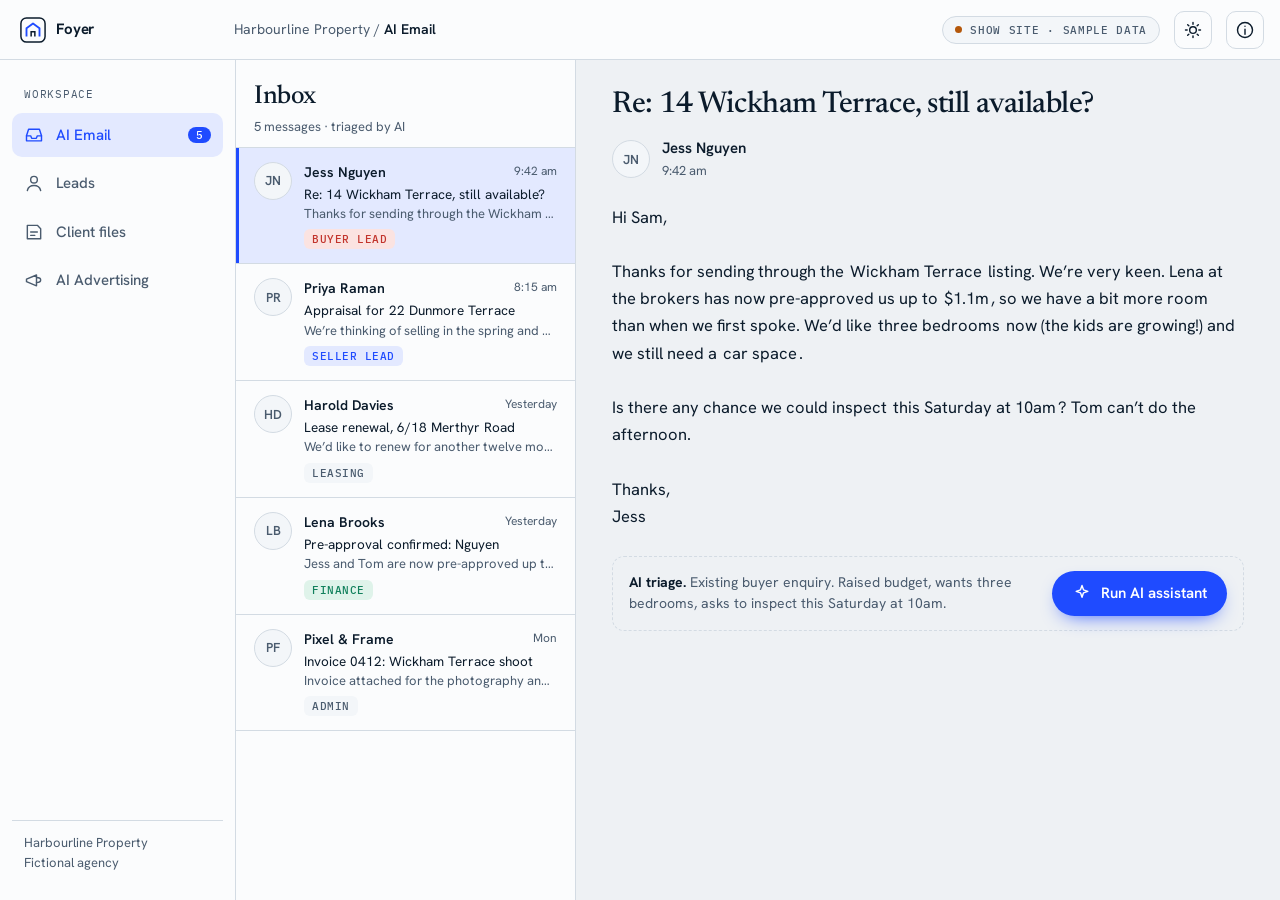
==== index.html @ 4e6be1f2 "Foyer: full-screen AI workspace show site for real estate agents (scripted email demo, leads, client" ====
<!DOCTYPE html>
<html lang="en">
<head>
<meta charset="utf-8">
<meta name="viewport" content="width=device-width,initial-scale=1">
<title>Foyer</title>
<meta name="description" content="A show site for an AI workspace built for real estate agents: AI email that finds leads and updates client files, plus AI advertising. Sample data, scripted demo.">
<meta name="theme-color" content="#eef1f4" media="(prefers-color-scheme: light)">
<meta name="theme-color" content="#09121c" media="(prefers-color-scheme: dark)">
<link rel="preconnect" href="https://fonts.googleapis.com">
<link rel="preconnect" href="https://fonts.gstatic.com" crossorigin>
<link href="https://fonts.googleapis.com/css2?family=Hanken+Grotesk:wght@400;500;600;700&family=IBM+Plex+Mono:wght@400;500&family=Newsreader:ital,opsz,wght@0,6..72,400;0,6..72,500;1,6..72,400;1,6..72,500&display=swap" rel="stylesheet">
<style>
/* Layout idea: one full-screen agent workspace. A sidebar switches four modules; panels open and close instead of the page scrolling. */
:root{
  --paper:#eef1f4; --sheet:#fbfcfd; --ink:#0b1b2b; --ink-2:#4a5b6e; --line:#d3dbe3; --soft:#f3f6f9;
  --accent:#1f4bff; --accent-ink:#fff; --accent-soft:#e3e9ff;
  --good:#12805c; --good-soft:#dff3ea; --warn:#b4570a; --warn-soft:#fbe9d4; --hot:#c2342c; --hot-soft:#fbe3e1;
  --display:"Newsreader",Georgia,"Times New Roman",serif;
  --body:"Hanken Grotesk",system-ui,-apple-system,"Segoe UI",sans-serif;
  --mono:"IBM Plex Mono",ui-monospace,Menlo,Consolas,monospace;
  --shadow:0 1px 0 rgba(11,27,43,.04),0 24px 48px -20px rgba(11,27,43,.28);
  --ease:cubic-bezier(.2,.7,.2,1);
}
@media (prefers-color-scheme:dark){:root:not([data-theme="light"]){
  --paper:#08111a; --sheet:#0e1a27; --ink:#eaf0f6; --ink-2:#9db0c3; --line:#223245; --soft:#122031;
  --accent:#7d98ff; --accent-ink:#06112e; --accent-soft:#17234d;
  --good:#4fd1a1; --good-soft:#0f2e25; --warn:#f0a458; --warn-soft:#33210e; --hot:#ff8a80; --hot-soft:#3a1714; --shadow:0 24px 48px -20px #000;
  color-scheme:dark}}
:root[data-theme="dark"]{
  --paper:#08111a; --sheet:#0e1a27; --ink:#eaf0f6; --ink-2:#9db0c3; --line:#223245; --soft:#122031;
  --accent:#7d98ff; --accent-ink:#06112e; --accent-soft:#17234d;
  --good:#4fd1a1; --good-soft:#0f2e25; --warn:#f0a458; --warn-soft:#33210e; --hot:#ff8a80; --hot-soft:#3a1714; --shadow:0 24px 48px -20px #000;
  color-scheme:dark}

*{box-sizing:border-box}
html,body{height:100%}
body{margin:0;background:var(--paper);color:var(--ink);font:15px/1.5 var(--body);-webkit-font-smoothing:antialiased;overflow:hidden}
h1,h2,h3,h4,p{margin:0}
h1,h2,h3{font-family:var(--display);font-weight:500;letter-spacing:-.015em;text-wrap:balance}
button{font:inherit;color:inherit;cursor:pointer;touch-action:manipulation}
.mono{font-family:var(--mono);font-size:11px;letter-spacing:.07em;text-transform:uppercase}
.sr{position:absolute;width:1px;height:1px;margin:-1px;padding:0;overflow:hidden;clip:rect(0 0 0 0);white-space:nowrap;border:0}
:focus-visible{outline:2px solid var(--accent);outline-offset:2px;border-radius:6px}
.skip{position:absolute;left:12px;top:-60px;z-index:100;background:var(--ink);color:var(--paper);padding:10px 16px;border-radius:8px;text-decoration:none;transition:top .15s}
.skip:focus{top:12px}
svg.i{width:20px;height:20px;fill:none;stroke:currentColor;stroke-width:1.7;stroke-linecap:round;stroke-linejoin:round;flex:none}
.num{font-variant-numeric:tabular-nums}

/* shell */
.app{height:100%;display:grid;grid-template-columns:236px 1fr;grid-template-rows:60px 1fr}
.top{grid-column:1/3;display:flex;align-items:center;gap:14px;padding:0 16px 0 20px;border-bottom:1px solid var(--line);background:var(--sheet)}
.brand{display:flex;align-items:center;gap:10px;font-weight:700;width:200px;letter-spacing:-.01em}
.brand svg{width:26px;height:26px}
.crumb{color:var(--ink-2);font-size:14px;flex:1;min-width:0;white-space:nowrap;overflow:hidden;text-overflow:ellipsis}
.crumb b{color:var(--ink);font-weight:600}
.pill{display:inline-flex;align-items:center;gap:8px;border:1px solid var(--line);border-radius:999px;padding:6px 12px;font:500 11px var(--mono);letter-spacing:.06em;text-transform:uppercase;color:var(--ink-2);background:var(--soft);white-space:nowrap}
.pill i{width:7px;height:7px;border-radius:50%;background:var(--warn)}
.icon-btn{display:grid;place-items:center;width:38px;height:38px;border:1px solid var(--line);background:var(--sheet);border-radius:10px;transition:border-color .15s}
.icon-btn:hover{border-color:var(--ink-2)}
.side{border-right:1px solid var(--line);background:var(--sheet);padding:16px 12px;display:flex;flex-direction:column;gap:4px}
.side .grp{color:var(--ink-2);padding:10px 12px 6px}
.nav{display:flex;align-items:center;gap:12px;width:100%;border:0;background:none;padding:11px 12px;border-radius:10px;text-align:left;font-weight:500;color:var(--ink-2);transition:background .15s,color .15s}
.nav:hover{background:var(--soft);color:var(--ink)}
.nav[aria-current="page"]{background:var(--accent-soft);color:var(--accent)}
.nav .badge{margin-left:auto;font:500 11px var(--mono);background:var(--accent);color:var(--accent-ink);border-radius:999px;padding:1px 8px}
.side .foot{margin-top:auto;color:var(--ink-2);font-size:13px;padding:12px;border-top:1px solid var(--line)}
.main{position:relative;overflow:hidden;min-width:0}
.view{position:absolute;inset:0;overflow:auto;opacity:0;visibility:hidden;transform:translateY(10px);transition:opacity .28s var(--ease),transform .28s var(--ease),visibility 0s .28s}
.view.on{opacity:1;visibility:visible;transform:none;transition-delay:0s}
.pad{padding:28px 32px 40px}
.head{display:flex;align-items:flex-end;justify-content:space-between;gap:16px;flex-wrap:wrap;margin-bottom:22px}
.head h2{font-size:34px;line-height:1.1}.head p{color:var(--ink-2);margin-top:6px}

.btn{display:inline-flex;align-items:center;justify-content:center;gap:9px;background:var(--accent);color:var(--accent-ink);border:0;border-radius:999px;padding:11px 20px;font-weight:600;transition:transform .15s,box-shadow .15s,opacity .15s;box-shadow:0 8px 20px -10px var(--accent)}
.btn:hover{transform:translateY(-1px)}
.btn.ghost{background:none;color:var(--ink);border:1px solid var(--line);box-shadow:none}
.btn.ghost:hover{border-color:var(--ink-2)}
.btn.sm{padding:8px 14px;font-size:14px}
.btn[disabled]{opacity:.55;cursor:default;transform:none}
.card{background:var(--sheet);border:1px solid var(--line);border-radius:14px}
.chip{display:inline-flex;align-items:center;gap:6px;font:500 10.5px var(--mono);letter-spacing:.05em;text-transform:uppercase;padding:3px 8px;border-radius:6px;white-space:nowrap;background:var(--soft);color:var(--ink-2)}
.chip.hot{background:var(--hot-soft);color:var(--hot)}.chip.good{background:var(--good-soft);color:var(--good)}.chip.warn{background:var(--warn-soft);color:var(--warn)}.chip.acc{background:var(--accent-soft);color:var(--accent)}

/* inbox */
.inbox{display:grid;grid-template-columns:340px 1fr;height:100%;position:relative}
.list{border-right:1px solid var(--line);overflow:auto;background:var(--sheet)}
.list header{padding:18px 18px 10px;position:sticky;top:0;background:var(--sheet);z-index:2;border-bottom:1px solid var(--line)}
.list header h2{font-size:26px}.list header p{color:var(--ink-2);font-size:13px}
.row{display:grid;grid-template-columns:38px 1fr;gap:12px;padding:14px 18px;border-bottom:1px solid var(--line);width:100%;text-align:left;background:none;border-left:0;border-right:0;border-top:0;position:relative;transition:background .15s}
.row:hover{background:var(--soft)}
.row[aria-selected="true"]{background:var(--accent-soft)}
.row[aria-selected="true"]::before{content:"";position:absolute;left:0;top:0;bottom:0;width:3px;background:var(--accent)}
.av{width:38px;height:38px;border-radius:50%;display:grid;place-items:center;font:600 13px var(--body);background:var(--soft);color:var(--ink-2);border:1px solid var(--line)}
.row>span:nth-child(2){min-width:0}
.row .t{display:flex;justify-content:space-between;gap:8px}.row .t b{font-weight:600;font-size:14px}.row .t span{color:var(--ink-2);font-size:12px;white-space:nowrap}
.row .s{font-size:13.5px;margin-top:1px;white-space:nowrap;overflow:hidden;text-overflow:ellipsis}
.row .p{color:var(--ink-2);font-size:13px;white-space:nowrap;overflow:hidden;text-overflow:ellipsis}
.row .c{display:flex;gap:6px;margin-top:6px;flex-wrap:wrap}
.reader{overflow:auto;padding:28px 36px 40px;transition:margin-right .45s var(--ease)}
.reader .back{display:none}
.msg{max-width:720px}
.msg h3{font-size:30px;line-height:1.15;margin-bottom:14px}
.meta{display:flex;align-items:center;gap:12px;margin-bottom:22px}
.meta b{display:block;font-weight:600}.meta span{color:var(--ink-2);font-size:13px}
.body{font-size:16.5px;line-height:1.65;white-space:pre-line}
mark{background:transparent;color:inherit;border-radius:3px;padding:1px 2px;transition:background .35s,box-shadow .35s}
mark.on{background:var(--accent-soft);box-shadow:inset 0 -2px 0 var(--accent)}
.triage{margin-top:26px;border:1px dashed var(--line);border-radius:12px;padding:14px 16px;display:flex;gap:14px;align-items:center;flex-wrap:wrap;justify-content:space-between}
.triage p{color:var(--ink-2);font-size:14px;flex:1;min-width:220px}
.triage p b{color:var(--ink)}
@keyframes pulse{0%{box-shadow:0 0 0 0 color-mix(in srgb,var(--accent) 45%,transparent)}100%{box-shadow:0 0 0 16px transparent}}
.btn.pulse{animation:pulse 1.8s infinite}

/* assistant drawer */
.assist{position:absolute;right:0;top:0;bottom:0;width:min(440px,100%);background:var(--sheet);border-left:1px solid var(--ink);box-shadow:var(--shadow);transform:translateX(104%);visibility:hidden;transition:transform .5s var(--ease),visibility 0s .5s;display:flex;flex-direction:column;z-index:5}
.assist.open{transform:none;visibility:visible;transition-delay:0s}
.assist header{display:flex;align-items:center;justify-content:space-between;padding:16px 18px;border-bottom:1px solid var(--line)}
.assist header h3{font-size:22px;display:flex;align-items:center;gap:10px}
.assist .scroll{flex:1;overflow:auto;padding:14px 18px 24px;display:grid;gap:10px;align-content:start}
.stage{border:1px solid var(--line);border-radius:12px;background:var(--sheet);transition:border-color .3s,opacity .3s}
.stage[data-s="pending"]{opacity:.55}.stage[data-s="active"]{border-color:var(--accent)}
.stage>button{all:unset;box-sizing:border-box;display:flex;align-items:center;gap:12px;width:100%;padding:13px 14px;cursor:pointer}
.stage>button:focus-visible{outline:2px solid var(--accent);outline-offset:-2px;border-radius:12px}
.dot{width:22px;height:22px;border-radius:50%;border:1.5px solid var(--line);display:grid;place-items:center;font-size:12px;flex:none;color:#fff}
.stage[data-s="active"] .dot{border-color:var(--accent);border-top-color:transparent;animation:spin .8s linear infinite}
.stage[data-s="done"] .dot{background:var(--good);border-color:var(--good)}
@keyframes spin{to{transform:rotate(360deg)}}
.stage .tt{font-weight:600;flex:1}.stage .st{color:var(--ink-2);font-size:12.5px}
.stage .chev{transition:transform .3s var(--ease);color:var(--ink-2)}
.stage.open .chev{transform:rotate(180deg)}
.sb{display:grid;grid-template-rows:0fr;transition:grid-template-rows .4s var(--ease)}
.stage.open .sb,.lead.open .sb{grid-template-rows:1fr}
.sb>div{overflow:hidden}
.sb .in{padding:0 14px 14px}
.ents{display:flex;flex-wrap:wrap;gap:8px}
.ent{opacity:0;transform:translateY(6px);transition:opacity .35s,transform .35s;border:1px solid var(--line);background:var(--soft);border-radius:8px;padding:6px 10px;font-size:13px}
.ent.on{opacity:1;transform:none}.ent b{display:block;font:500 10px var(--mono);letter-spacing:.06em;text-transform:uppercase;color:var(--ink-2)}
.prog{height:6px;background:var(--soft);border-radius:99px;overflow:hidden;margin:6px 0 8px}.prog i{display:block;height:100%;width:0;background:var(--accent);border-radius:99px;transition:width .1s linear}
.match{border:1px solid var(--line);border-radius:10px;padding:10px 12px;margin-top:8px;opacity:0;transform:translateY(6px);transition:opacity .4s,transform .4s}
.match.on{opacity:1;transform:none}
.match .mh{display:flex;justify-content:space-between;gap:10px;font-size:13px}.match .mh b{font-weight:600}
.match p{color:var(--ink-2);font-size:13px;margin-top:3px}
.conf{height:4px;border-radius:9px;background:var(--soft);margin-top:8px;overflow:hidden}.conf i{display:block;height:100%;width:0;background:var(--good);transition:width .9s var(--ease)}
.diff{display:grid;grid-template-columns:96px 1fr;gap:4px 10px;font-size:13.5px;align-items:baseline}
.diff .k{color:var(--ink-2);font:500 10.5px var(--mono);letter-spacing:.05em;text-transform:uppercase;padding-top:2px}
.diff .v{opacity:0;transition:opacity .3s;padding-bottom:6px;border-bottom:1px dashed var(--line)}
.diff .v.on{opacity:1}
.diff s{color:var(--ink-2);text-decoration-color:var(--warn);margin-right:6px}
.diff .new{background:var(--good-soft);color:var(--good);border-radius:4px;padding:0 5px;font-weight:600}
.draft{border:1px solid var(--line);border-radius:10px;background:var(--paper);padding:12px 14px;font-size:14px;line-height:1.6}
.draft .hd{color:var(--ink-2);font-size:12.5px;border-bottom:1px solid var(--line);padding-bottom:8px;margin-bottom:10px}
.draft .hd b{color:var(--ink);font-weight:600}.draft pre{margin:0;font:inherit;white-space:pre-wrap}
.caret::after{content:"";display:inline-block;width:2px;height:1em;background:var(--accent);margin-left:2px;vertical-align:-2px;animation:blink 1s steps(1) infinite}
@keyframes blink{50%{opacity:0}}
.acts{display:flex;gap:8px;flex-wrap:wrap;margin-top:12px;opacity:0;transform:translateY(6px);transition:opacity .4s,transform .4s;pointer-events:none}
.acts.on{opacity:1;transform:none;pointer-events:auto}
.done-note{border-radius:12px;background:var(--good-soft);color:var(--good);padding:12px 14px;font-size:13.5px;display:none}
.done-note.on{display:block;animation:up .5s var(--ease)}
@keyframes up{from{opacity:0;transform:translateY(8px)}}

/* leads */
.stats{display:grid;grid-template-columns:repeat(3,1fr);gap:12px;margin-bottom:22px}
.stat{padding:16px 18px}.stat b{font:500 34px var(--display);display:block;line-height:1.1}.stat span{color:var(--ink-2);font-size:13px}
.lead{border:1px solid var(--line);border-radius:14px;background:var(--sheet);margin-bottom:10px;transition:border-color .2s}
.lead.open{border-color:var(--accent)}
.lead>button{all:unset;box-sizing:border-box;display:grid;grid-template-columns:44px 1fr auto 24px;gap:14px;align-items:center;width:100%;padding:14px 16px;cursor:pointer}
.lead>button:focus-visible{outline:2px solid var(--accent);outline-offset:-2px;border-radius:14px}
.lead .nm b{display:block;font-weight:600}.lead .nm span{color:var(--ink-2);font-size:13px}
.score{display:flex;align-items:center;gap:10px;min-width:150px;justify-content:flex-end}
.score .bar{width:80px;height:6px;border-radius:9px;background:var(--soft);overflow:hidden}.score .bar i{display:block;height:100%;background:var(--accent);transition:width .8s var(--ease)}
.score b{font:500 15px var(--mono);width:28px;text-align:right}
.lead .chev{color:var(--ink-2);transition:transform .3s var(--ease)}.lead.open .chev{transform:rotate(180deg)}
.lead .sb .in{padding:4px 16px 18px 74px;display:grid;gap:12px}
.lead .sb h4{font:500 11px var(--mono);letter-spacing:.07em;text-transform:uppercase;color:var(--ink-2);margin-bottom:3px}
@media(max-width:700px){.lead .sb .in{padding-left:16px}.lead>button{grid-template-columns:44px 1fr 24px}.score{display:none}.stats{grid-template-columns:1fr}}

/* clients */
.clients{display:grid;grid-template-columns:280px 1fr;gap:20px;align-items:start}
.cl{display:grid;gap:8px}
.cl button{all:unset;box-sizing:border-box;display:flex;gap:12px;align-items:center;padding:12px;border:1px solid var(--line);border-radius:12px;background:var(--sheet);cursor:pointer;transition:border-color .15s}
.cl button:focus-visible{outline:2px solid var(--accent);outline-offset:2px}
.cl button[aria-pressed="true"]{border-color:var(--accent);background:var(--accent-soft)}
.cl b{display:block;font-weight:600;font-size:14px}.cl span{color:var(--ink-2);font-size:12.5px}
.file{padding:24px 26px}
.file .fh{display:flex;justify-content:space-between;gap:14px;align-items:flex-start;flex-wrap:wrap;margin-bottom:20px}
.file .fh h3{font-size:30px}
.fields{display:grid;grid-template-columns:repeat(2,1fr);gap:0;border:1px solid var(--line);border-radius:12px;overflow:hidden}
.fields>div{padding:12px 16px;border-bottom:1px solid var(--line);border-right:1px solid var(--line);transition:background .6s}
.fields>div:nth-child(2n){border-right:0}
.fields .k{display:block;color:var(--ink-2)}.fields .v{display:block;font-weight:600;margin-top:2px}
.fields .changed{animation:flash 2.2s var(--ease)}
@keyframes flash{0%,35%{background:var(--good-soft)}100%{background:transparent}}
.tl{margin-top:22px;display:grid;gap:0}
.tl div{display:grid;grid-template-columns:90px 1fr;gap:14px;padding:10px 0;border-bottom:1px dashed var(--line);font-size:14px}
.tl .d{color:var(--ink-2);font:500 11px var(--mono);letter-spacing:.05em;text-transform:uppercase;padding-top:3px}
.tl .fresh{animation:up .6s var(--ease)}
@media(max-width:900px){.clients{grid-template-columns:1fr}.fields{grid-template-columns:1fr}.fields>div{border-right:0}}

/* ads */
.ads{display:grid;grid-template-columns:320px 1fr;gap:20px;align-items:start}
.ls{display:grid;gap:8px}
.ls button{all:unset;box-sizing:border-box;padding:14px;border:1px solid var(--line);border-radius:12px;background:var(--sheet);cursor:pointer;transition:border-color .15s}
.ls button:focus-visible{outline:2px solid var(--accent);outline-offset:2px}
.ls button[aria-pressed="true"]{border-color:var(--accent);background:var(--accent-soft)}
.ls b{display:block;font-weight:600}.ls span{color:var(--ink-2);font-size:13px;display:block}
.stagearea{padding:24px 26px;min-height:420px}
.tabs{display:flex;gap:6px;margin:16px 0 12px;flex-wrap:wrap}
.tabs button{border:1px solid var(--line);background:none;border-radius:999px;padding:7px 14px;font-size:14px}
.tabs button[aria-selected="true"]{background:var(--ink);color:var(--paper);border-color:var(--ink)}
.adcopy{border:1px solid var(--line);border-radius:12px;padding:16px 18px;background:var(--paper);min-height:150px;white-space:pre-line;line-height:1.6}
.rev{display:grid;grid-template-columns:repeat(auto-fit,minmax(240px,1fr));gap:16px;margin-top:18px}
.rev h4{font:500 11px var(--mono);letter-spacing:.07em;text-transform:uppercase;color:var(--ink-2);margin-bottom:8px}
.split{display:grid;grid-template-columns:90px 1fr 38px;gap:10px;align-items:center;font-size:13px;margin-bottom:6px}
.split .tr{height:10px;background:var(--soft);border-radius:99px;overflow:hidden}.split .tr i{display:block;height:100%;width:0;background:var(--accent);transition:width 1s var(--ease)}
.hold{opacity:0;transform:translateY(8px);transition:opacity .5s var(--ease),transform .5s var(--ease)}.hold.on{opacity:1;transform:none}
.mini-steps{display:grid;gap:8px;margin:14px 0}
.mini-steps div{display:flex;gap:10px;align-items:center;color:var(--ink-2);font-size:14px}
.mini-steps .dot{width:18px;height:18px;font-size:10px}
.mini-steps .act{color:var(--ink)}.mini-steps .act .dot{border-color:var(--accent);border-top-color:transparent;animation:spin .8s linear infinite}
.mini-steps .ok{color:var(--ink)}.mini-steps .ok .dot{background:var(--good);border-color:var(--good)}
@media(max-width:900px){.ads{grid-template-columns:1fr}}

/* toast + dialog */
.toast{position:fixed;left:50%;bottom:28px;transform:translate(-50%,20px);background:var(--ink);color:var(--paper);padding:12px 18px;border-radius:12px;opacity:0;pointer-events:none;transition:opacity .3s,transform .3s var(--ease);z-index:90;max-width:90vw;font-size:14px}
.toast.on{opacity:1;transform:translate(-50%,0)}
dialog{border:1px solid var(--ink);border-radius:16px;background:var(--sheet);color:var(--ink);padding:0;width:min(560px,92vw);box-shadow:var(--shadow);opacity:0;transform:translateY(14px) scale(.98);transition:opacity .3s,transform .3s var(--ease)}
dialog.on{opacity:1;transform:none}
dialog::backdrop{background:rgba(8,17,26,.5);backdrop-filter:blur(3px)}
dialog .dh{display:flex;justify-content:space-between;align-items:center;padding:20px 24px 0}
dialog .db{padding:12px 24px 24px;display:grid;gap:12px;color:var(--ink-2)}
dialog h3{font-size:28px}
dialog a{color:var(--accent)}

/* mobile */
@media(max-width:1100px){.reader{margin-right:0!important}}
@media(max-width:900px){
  body{overflow:hidden}
  .app{grid-template-columns:1fr;grid-template-rows:56px 1fr 62px}
  .top{grid-column:1}.brand{width:auto}.crumb,.pill span.long{display:none}
  .side{order:3;flex-direction:row;border-right:0;border-top:1px solid var(--line);padding:6px 8px;gap:2px;justify-content:space-around}
  .side .grp,.side .foot{display:none}
  .nav{flex-direction:column;gap:2px;font-size:11px;padding:6px 4px;text-align:center;justify-content:center;width:auto;flex:1}
  .nav .badge{position:absolute;margin:0;transform:translate(14px,-12px);font-size:9px;padding:0 6px}
  .nav{position:relative}
  .pad{padding:20px 16px 32px}
  .head h2{font-size:28px}
  .inbox{grid-template-columns:1fr}
  .list{position:absolute;inset:0}
  .reader{position:absolute;inset:0;background:var(--paper);transform:translateX(100%);transition:transform .4s var(--ease);padding:18px 18px 40px;visibility:hidden}
  .inbox.reading .reader{transform:none;visibility:visible}
  .reader .back{display:inline-flex;margin-bottom:12px}
  .msg h3{font-size:24px}
}
@media(prefers-reduced-motion:reduce){*,*::before,*::after{animation:none!important;transition:none!important}}
</style>
</head>
<body>
<a class="skip" href="#main">Skip to main content</a>
<div class="app">
  <header class="top">
    <div class="brand">
      <svg viewBox="0 0 28 28" fill="none" aria-hidden="true"><rect x="1" y="1" width="26" height="26" rx="6" stroke="currentColor" stroke-width="1.6"/><path d="M7 21V12l7-5 7 5v9" stroke="var(--accent)" stroke-width="2" stroke-linejoin="round"/><path d="M12 21v-5h4v5" stroke="currentColor" stroke-width="1.6"/></svg>
      Foyer
    </div>
    <div class="crumb" id="crumb"></div>
    <span class="pill"><i aria-hidden="true"></i><span class="long">Show site ·</span> sample data</span>
    <button class="icon-btn" id="theme" type="button" aria-label="Switch light and dark theme"><svg class="i" viewBox="0 0 24 24" aria-hidden="true"><circle cx="12" cy="12" r="4"/><path d="M12 3v2M12 19v2M3 12h2M19 12h2M5.6 5.6l1.4 1.4M17 17l1.4 1.4M5.6 18.4L7 17M17 7l1.4-1.4"/></svg></button>
    <button class="icon-btn" id="about" type="button" aria-label="About this demo"><svg class="i" viewBox="0 0 24 24" aria-hidden="true"><circle cx="12" cy="12" r="9"/><path d="M12 11v6M12 7.5v.01"/></svg></button>
  </header>

  <nav class="side" aria-label="Workspace">
    <div class="grp mono">Workspace</div>
    <button class="nav" data-view="inbox" type="button"><svg class="i" viewBox="0 0 24 24" aria-hidden="true"><path d="M3 13l2.5-8h13L21 13v6H3z"/><path d="M3 13h5l1.2 3h5.6l1.2-3h5"/></svg>AI Email<span class="badge num" id="inboxBadge">5</span></button>
    <button class="nav" data-view="leads" type="button"><svg class="i" viewBox="0 0 24 24" aria-hidden="true"><circle cx="12" cy="8" r="4"/><path d="M4 21c1-4 4-6 8-6s7 2 8 6"/></svg>Leads</button>
    <button class="nav" data-view="clients" type="button"><svg class="i" viewBox="0 0 24 24" aria-hidden="true"><path d="M4 4h12l4 4v12H4z"/><path d="M8 12h8M8 16h5"/></svg>Client files</button>
    <button class="nav" data-view="ads" type="button"><svg class="i" viewBox="0 0 24 24" aria-hidden="true"><path d="M3 11v3l12 5V6z"/><path d="M15 9c3 0 5 1 5 3s-2 3-5 3"/></svg>AI Advertising</button>
    <div class="foot">Harbourline Property<br><span style="color:var(--ink-2)">Fictional agency</span></div>
  </nav>

  <main class="main" id="main" tabindex="-1">
    <!-- INBOX -->
    <section class="view" id="v-inbox" aria-label="AI Email">
      <div class="inbox" id="inbox">
        <div class="list" id="list"></div>
        <div class="reader" id="reader"></div>
        <aside class="assist" id="assist" aria-label="AI assistant">
          <header><h3><svg class="i" viewBox="0 0 24 24" aria-hidden="true" style="color:var(--accent)"><path d="M12 3l1.8 5.2L19 10l-5.2 1.8L12 17l-1.8-5.2L5 10l5.2-1.8z"/><path d="M19 16l.8 2.2L22 19l-2.2.8L19 22l-.8-2.2L16 19l2.2-.8z"/></svg>Assistant</h3><button class="icon-btn" id="closeAssist" type="button" aria-label="Close assistant"><svg class="i" viewBox="0 0 24 24" aria-hidden="true"><path d="M6 6l12 12M18 6L6 18"/></svg></button></header>
          <div class="scroll" id="stages"></div>
        </aside>
      </div>
    </section>

    <!-- LEADS -->
    <section class="view" id="v-leads" aria-label="Leads"><div class="pad">
      <div class="head"><div><h2>Leads found in your email</h2><p>The assistant reads every inbound message and flags people who look ready to buy, sell or invest.</p></div></div>
      <div class="stats">
        <div class="card stat"><b class="num" id="stLeads">5</b><span>leads surfaced this week</span></div>
        <div class="card stat"><b class="num" id="stHot">1</b><span>hot right now</span></div>
        <div class="card stat"><b class="num">0</b><span>emails sent without your approval</span></div>
      </div>
      <div id="leadList"></div>
    </div></section>

    <!-- CLIENTS -->
    <section class="view" id="v-clients" aria-label="Client files"><div class="pad">
      <div class="head"><div><h2>Client files</h2><p>Updated from email, so you stop typing notes into the CRM.</p></div></div>
      <div class="clients"><div class="cl" id="clList"></div><div class="card file" id="file"></div></div>
    </div></section>

    <!-- ADS -->
    <section class="view" id="v-ads" aria-label="AI Advertising"><div class="pad">
      <div class="head"><div><h2>AI Advertising</h2><p>Pick a listing. The assistant drafts the campaign and shows where it would spend.</p></div></div>
      <div class="ads"><div class="ls" id="lsList"></div><div class="card stagearea" id="adArea"></div></div>
    </div></section>
  </main>
</div>

<dialog id="dlg" aria-labelledby="dlgT">
  <div class="dh"><h3 id="dlgT">About this show site</h3><button class="icon-btn" id="dlgX" type="button" aria-label="Close"><svg class="i" viewBox="0 0 24 24" aria-hidden="true"><path d="M6 6l12 12M18 6L6 18"/></svg></button></div>
  <div class="db">
    <p>Foyer is a design concept for an AI workspace for real estate agents. It is a show site: every animation is scripted on invented sample data. Nothing is read, searched, saved or sent, and no real client or property appears.</p>
    <p>The email demo shows the idea. An enquiry arrives, the assistant finds the earlier conversation, updates the client file and drafts a reply for the agent to approve.</p>
    <p>Built as a portfolio piece by Ronan1111341. <a href="https://github.com/Ronan1111341/discovery-copilot">Source on GitHub</a> · <a href="discovery.html">Earlier prototype: Discovery Copilot</a> (analyses interview notes with Claude, using your own API key).</p>
    <p style="font-size:13px">© 2026 Ronan1111341. All rights reserved.</p>
  </div>
</dialog>
<div class="toast" id="toast" role="status"></div>
<div class="sr" id="live" aria-live="polite"></div>

<script>
const $=s=>document.querySelector(s),$$=s=>[...document.querySelectorAll(s)];
const RM=matchMedia("(prefers-reduced-motion: reduce)").matches;
const sleep=ms=>RM?Promise.resolve():new Promise(r=>setTimeout(r,ms));
const state={ran:false,sel:1,client:1,listing:1,flash:false,lead:null};
let token=0;
const esc=s=>String(s).replace(/[&<>"']/g,c=>({"&":"&amp;","<":"&lt;",">":"&gt;",'"':"&quot;","'":"&#39;"}[c]));
const initials=n=>n.split(/[ &]+/).filter(Boolean).slice(0,2).map(x=>x[0]).join("").toUpperCase();
const CHEV='<svg class="i chev" viewBox="0 0 24 24" aria-hidden="true"><path d="M6 9l6 6 6-6"/></svg>';
let toastT;function toast(m){const t=$("#toast");t.textContent=m;t.classList.add("on");clearTimeout(toastT);toastT=setTimeout(()=>t.classList.remove("on"),3200)}
async function type(el,txt,ms,ok){if(RM){el.textContent=txt;return}el.classList.add("caret");for(let i=1;i<=txt.length;i++){if(!ok()){el.classList.remove("caret");return}el.textContent=txt.slice(0,i);await sleep(ms)}el.classList.remove("caret")}

/* ---------- data (all invented) ---------- */
const EMAILS=[
{id:1,from:"Jess Nguyen",subject:"Re: 14 Wickham Terrace, still available?",time:"9:42 am",tag:["Buyer lead","hot"],preview:"Thanks for sending through the Wickham Terrace listing…",
 summary:"Existing buyer enquiry. Raised budget, wants three bedrooms, asks to inspect this Saturday at 10am.",
 body:`Hi Sam,

Thanks for sending through the <mark data-e="0">Wickham Terrace</mark> listing. We’re very keen. Lena at the brokers has now pre-approved us up to <mark data-e="1">$1.1m</mark>, so we have a bit more room than when we first spoke. We’d like <mark data-e="2">three bedrooms</mark> now (the kids are growing!) and we still need a <mark data-e="3">car space</mark>.

Is there any chance we could inspect <mark data-e="4">this Saturday at 10am</mark>? Tom can’t do the afternoon.

Thanks,
Jess`},
{id:2,from:"Priya Raman",subject:"Appraisal for 22 Dunmore Terrace",time:"8:15 am",tag:["Seller lead","acc"],preview:"We’re thinking of selling in the spring and would like…",
 summary:"Owner wants an appraisal before a spring sale. High-intent seller lead.",
 body:`Hi Sam,

We bought 22 Dunmore Terrace in 2017 and we’re thinking of selling in the spring. Could someone come and give us an appraisal in the next couple of weeks? We’ve also renovated the kitchen since you last saw it.

Kind regards,
Priya`},
{id:3,from:"Harold Davies",subject:"Lease renewal, 6/18 Merthyr Road",time:"Yesterday",tag:["Leasing",""],preview:"We’d like to renew for another twelve months…",
 summary:"Tenant wants a 12-month renewal and a chat about the rent review. Route to property management.",
 body:`Hello,

We’d like to renew for another twelve months. Could we talk about the rent review before the new lease is sent out?

Thanks,
Harold`},
{id:4,from:"Lena Brooks",subject:"Pre-approval confirmed: Nguyen",time:"Yesterday",tag:["Finance","good"],preview:"Jess and Tom are now pre-approved up to $1.1m…",
 summary:"Broker confirms pre-approval up to $1.1m for the Nguyens. Supports the buyer file.",
 body:`Hi Sam,

Just confirming Jess and Tom Nguyen are now pre-approved up to $1.1m, valid for 90 days.

Lena
Brokers Co.`},
{id:5,from:"Pixel & Frame",subject:"Invoice 0412: Wickham Terrace shoot",time:"Mon",tag:["Admin",""],preview:"Invoice attached for the photography and floor plan…",
 summary:"Supplier invoice. Filed under marketing costs, no action needed from you.",
 body:`Hi Sam,

Invoice 0412 is attached for the photography and floor plan at Wickham Terrace.

Thanks,
Pixel & Frame`}
];
const LEADS=[
{id:1,name:"Jess & Tom Nguyen",kind:"Buyer",score:61,hot:88,src:"Email, 14 Wickham Terrace",why:"Replied to a listing within hours, asked for an inspection and mentioned a pre-approval. Earlier enquiry in August.",next:"Confirm Saturday 10am and offer two similar three-bedroom apartments."},
{id:2,name:"Priya Raman",kind:"Seller",score:74,src:"Email, appraisal request",why:"Owner since 2017, planning a spring sale, recently renovated.",next:"Book an appraisal this week and prepare a recent-sales comparison."},
{id:3,name:"Dev Patel",kind:"Buyer",score:52,src:"Open home follow-up, 7 Banks St",why:"Asked about body corporate fees after the open home.",next:"Send the strata report and ask about his timeline."},
{id:4,name:"Chloe Martin",kind:"Investor",score:66,src:"Newsletter reply",why:"Replied asking about rental yields in Teneriffe.",next:"Send a short yield summary and two investor-grade listings."},
{id:5,name:"Anh Tran",kind:"Past client",score:58,src:"Christmas card reply",why:"Mentioned outgrowing the house they bought in 2019.",next:"Offer a no-obligation catch-up and a current valuation."}
];
const CLIENTS=[
{id:1,name:"Jess & Tom Nguyen",sub:"Buyer, active",before:{Budget:"$850,000",Bedrooms:"2",Parking:"1 car space",Suburbs:"Spring Hill, New Farm",Status:"Browsing",Finance:"Pre-approval pending","Next step":"Send new listings","Lead score":"61"},
 after:{Budget:"$1,100,000",Bedrooms:"3+",Parking:"1 car space",Suburbs:"Spring Hill, New Farm",Status:"Active buyer",Finance:"Pre-approved to $1.1m (Lena Brooks)","Next step":"Inspection Sat 10am, 14 Wickham Terrace","Lead score":"88"},
 tl:[["12 Aug","First enquiry: two-bedroom, around $850k."],["14 Aug","Sent two New Farm listings."],["Yesterday","Broker confirmed pre-approval to $1.1m."]],fresh:["Today","Asked to inspect 14 Wickham Terrace this Saturday at 10am. Draft reply prepared."]},
{id:2,name:"Priya Raman",sub:"Seller, appraisal",before:{Budget:"n/a",Bedrooms:"4",Parking:"2 car spaces",Suburbs:"Auchenflower",Status:"Considering sale",Finance:"Owner-occupier","Next step":"Book appraisal","Lead score":"74"},tl:[["2017","Purchased 22 Dunmore Terrace."],["Today","Requested an appraisal by email."]]},
{id:3,name:"Dev Patel",sub:"Buyer, warm",before:{Budget:"$780,000",Bedrooms:"2",Parking:"1 car space",Suburbs:"Teneriffe",Status:"Researching",Finance:"Unknown","Next step":"Send strata report","Lead score":"52"},tl:[["Sat","Attended the 7 Banks St open home."],["Today","Asked about body corporate fees."]]}
];
const LISTINGS=[
{id:1,name:"14 Wickham Terrace",sub:"Spring Hill · 3 bed · 2 bath · 1 car",price:"Offers over $1,050,000",
 fb:"Skyline views and a walk to Roma Street.\n\nThis renovated three-bedroom apartment at 14 Wickham Terrace has a new kitchen, a secure car space and sun all afternoon. Inspect this Saturday from 10am.\n\nOffers over $1,050,000.",
 ig:"Golden hour, 14 floors up.\nThree bedrooms, new kitchen, city views, a short walk to Roma Street.\n\nInspect Saturday 10am. Link in bio.\n#SpringHill #BrisbaneApartments #JustListed",
 rea:"Renovated 3-bedroom with city views, walk to Roma St\nA light-filled three-bedroom apartment with a new kitchen, secure parking and skyline outlook, close to cafes and transport.",
 aud:["Buyers 30–45","Past enquirers: 2-3 bed","Spring Hill renters"],split:[["Facebook",45],["Instagram",35],["Search",20]]},
{id:2,name:"7 Banks Street",sub:"Teneriffe · 2 bed · 2 bath · 1 car",price:"Auction, Saturday",
 fb:"Teneriffe living without the compromise.\n\nTwo bedrooms, two bathrooms and a river breeze at 7 Banks Street. Auction this Saturday. Register to bid or book a private inspection.",
 ig:"Teneriffe, but make it effortless.\nTwo bedrooms, two bathrooms, one very good balcony.\n\nAuction Saturday.\n#Teneriffe #BrisbaneAuction #JustListed",
 rea:"Auction Saturday: stylish 2-bed in the heart of Teneriffe\nTwo bedrooms, two bathrooms and a generous balcony, moments from the riverside walk.",
 aud:["Downsizers","Investors, yield-focused","Teneriffe renters"],split:[["Facebook",30],["Instagram",30],["Search",40]]},
{id:3,name:"31 Cairns Street",sub:"Kangaroo Point · 4 bed house · $1.65m guide",price:"Guide $1,650,000",
 fb:"Room for the whole family, five minutes from the city.\n\nFour bedrooms, a pool and a flat backyard at 31 Cairns Street. Guide $1,650,000.",
 ig:"Space to grow.\nFour bedrooms, pool, a backyard that deserves a cricket game.\n\nGuide $1.65m.\n#KangarooPoint #FamilyHome #JustListed",
 rea:"Family home with pool, five minutes to the CBD\nFour bedrooms, a sparkling pool and a flat yard in a quiet Kangaroo Point street.",
 aud:["Families 35–50","Upsizers (from your leads)","Past clients"],split:[["Facebook",50],["Instagram",25],["Search",25]]}
];

/* ---------- navigation ---------- */
const VIEWS={inbox:"AI Email",leads:"Leads",clients:"Client files",ads:"AI Advertising"};
function go(v){
  if(!VIEWS[v])v="inbox";
  $$(".view").forEach(s=>s.classList.toggle("on",s.id==="v-"+v));
  $$(".nav").forEach(b=>b.dataset.view===v?b.setAttribute("aria-current","page"):b.removeAttribute("aria-current"));
  $("#crumb").innerHTML="Harbourline Property / <b>"+VIEWS[v]+"</b>";
  if(location.hash!=="#"+v)history.replaceState(null,"","#"+v);
  if(v==="clients")renderClients();
  if(v==="leads")renderLeads();
  state.view=v;
}
$$(".nav").forEach(b=>b.onclick=()=>go(b.dataset.view));
addEventListener("hashchange",()=>go(location.hash.slice(1)));

/* ---------- inbox ---------- */
function renderList(){
  $("#list").innerHTML=`<header><h2>Inbox</h2><p>${EMAILS.length} messages · triaged by AI</p></header>`+EMAILS.map(e=>{
    const chips=(e.tag[0]?`<span class="chip ${e.tag[1]}">${esc(e.tag[0])}</span>`:"")+(e.id===1&&state.ran?'<span class="chip good">Draft ready</span>':"");
    return `<button class="row" role="option" aria-selected="${e.id===state.sel}" data-id="${e.id}" type="button"><span class="av" aria-hidden="true">${initials(e.from)}</span><span><span class="t"><b>${esc(e.from)}</b><span>${esc(e.time)}</span></span><span class="s" style="display:block">${esc(e.subject)}</span><span class="p" style="display:block">${esc(e.preview)}</span><span class="c">${chips}</span></span></button>`}).join("");
  $$("#list .row").forEach(b=>b.onclick=()=>{state.sel=+b.dataset.id;closeAssist();renderList();renderReader();$("#inbox").classList.add("reading")});
}
function renderReader(){
  const e=EMAILS.find(x=>x.id===state.sel),demo=e.id===1;
  $("#reader").innerHTML=`<div class="msg"><button class="btn ghost sm back" id="back" type="button">← Inbox</button>
  <h3>${esc(e.subject)}</h3>
  <div class="meta"><span class="av" aria-hidden="true">${initials(e.from)}</span><div><b>${esc(e.from)}</b><span>${esc(e.time)}</span></div></div>
  <div class="body" id="body">${e.body}</div>
  <div class="triage"><p><b>AI triage.</b> ${esc(e.summary)}${demo?"":" <span style=\"display:block;margin-top:4px\">Open the Nguyen enquiry to watch the full workflow.</span>"}</p>${demo?`<button class="btn pulse" id="run" type="button"><svg class="i" viewBox="0 0 24 24" aria-hidden="true"><path d="M12 3l1.8 5.2L19 10l-5.2 1.8L12 17l-1.8-5.2L5 10l5.2-1.8z"/></svg>${state.ran?"Run again":"Run AI assistant"}</button>`:""}</div></div>`;
  $("#back").onclick=()=>$("#inbox").classList.remove("reading");
  if(demo)$("#run").onclick=runDemo;
}
const STAGES=[["Reading the email","Pulling out names, property, budget and requests"],["Searching past emails","Looking for earlier conversations with this client"],["Match found","Linking this email to an existing client"],["Updating the client file","Changing only what the email says"],["Drafting your reply","For you to review and send"]];
function buildStages(){
  $("#stages").innerHTML=STAGES.map((s,i)=>`<div class="stage" data-s="pending" data-i="${i}"><button type="button" aria-expanded="false"><span class="dot" aria-hidden="true"></span><span class="tt">${s[0]}<span class="st" style="display:block;font-weight:400">${s[1]}</span></span>${CHEV}</button><div class="sb"><div><div class="in" id="sb${i}"></div></div></div></div>`).join("")+`<div class="done-note" id="doneNote"><b>Done.</b> This was a scripted demo: nothing was searched, saved or sent. In a real workflow, you would review the draft before anything leaves your outbox.</div>`;
  $$("#stages .stage>button").forEach(b=>b.onclick=()=>{const st=b.parentElement;if(st.dataset.s==="pending")return;setOpen(st,!st.classList.contains("open"))});
  $("#sb0").innerHTML=`<div class="ents">${[["Property","14 Wickham Terrace"],["Budget","$1.1m"],["Bedrooms","3"],["Parking","Car space"],["Request","Inspect Sat 10am"]].map(x=>`<div class="ent"><b>${x[0]}</b>${x[1]}</div>`).join("")}</div>`;
  $("#sb1").innerHTML=`<div class="prog"><i id="progBar"></i></div><div class="st" style="color:var(--ink-2);font-size:13px"><span class="num" id="scanned">0</span> of 2,418 emails scanned</div>`;
  $("#sb2").innerHTML=`<div class="match" id="m1"><div class="mh"><b>Jess Nguyen, 12 Aug</b><span class="chip good num">92% match</span></div><p>“Looking for a two-bedroom apartment, around $850k, one car space, near the river.”</p><div class="conf"><i data-w="92"></i></div></div>
  <div class="match" id="m2"><div class="mh"><b>Lena Brooks, yesterday</b><span class="chip good num">88% match</span></div><p>“Jess and Tom are now pre-approved up to $1.1m.”</p><div class="conf"><i data-w="88"></i></div></div>`;
  const b=CLIENTS[0].before,a=CLIENTS[0].after,rows=["Budget","Bedrooms","Status","Finance","Next step","Lead score"];
  $("#sb3").innerHTML=`<div class="diff">${rows.map(k=>`<span class="k">${k}</span><span class="v">${b[k]===a[k]?esc(a[k]):`<s>${esc(b[k])}</s><span class="new">${esc(a[k])}</span>`}</span>`).join("")}</div>`;
  $("#sb4").innerHTML=`<div class="draft"><div class="hd"><b>To:</b> Jess Nguyen<br><b>Subject:</b> Re: 14 Wickham Terrace, still available?</div><pre id="draftTxt"></pre></div><div class="acts" id="acts"><button class="btn sm" type="button" data-t="Demo only: nothing was sent.">Approve and send</button><button class="btn ghost sm" type="button" data-t="Demo only: editing is not part of the show.">Edit</button><button class="btn ghost sm" type="button" data-t="Demo only: nothing was added to a calendar.">Add to calendar</button></div>`;
  $$("#acts button").forEach(b=>b.onclick=()=>toast(b.dataset.t));
}
function setOpen(st,open){st.classList.toggle("open",open);st.querySelector("button").setAttribute("aria-expanded",String(open))}
function setStage(i,s){const st=$(`.stage[data-i="${i}"]`);st.dataset.s=s;const d=st.querySelector(".dot");d.textContent=s==="done"?"✓":""}
function openAssist(){$("#assist").classList.add("open");if(innerWidth>1100)$("#reader").style.marginRight="440px"}
function closeAssist(){token++;$("#assist").classList.remove("open");$("#reader").style.marginRight="";$$("#body mark").forEach(m=>m.classList.remove("on"))}
$("#closeAssist").onclick=closeAssist;
const DRAFT=`Hi Jess,

Lovely to hear from you both, and congratulations on the pre-approval. Wickham Terrace is still available, and with three bedrooms and a secure car space it fits your updated brief.

Saturday at 10am works. I’ll pencil you in and send the address details, plus two similar three-bedroom apartments in case you’d like to see more while you’re in the area.

Kind regards,
Sam
Harbourline Property`;
async function runDemo(){
  const tk=++token;buildStages();openAssist();$$("#body mark").forEach(m=>m.classList.remove("on"));
  const live=t=>{$("#live").textContent=t};
  const active=async i=>{if(i>0)setOpen($(`.stage[data-i="${i-1}"]`),false);setStage(i,"active");setOpen($(`.stage[data-i="${i}"]`),true);live(STAGES[i][0]);await sleep(350)};
  const fin=i=>{setStage(i,"done")};
  await sleep(500);if(tk!==token)return;
  // 1 read
  await active(0);const ents=$$("#sb0 .ent"),marks=$$("#body mark");
  for(let i=0;i<ents.length;i++){if(tk!==token)return;ents[i].classList.add("on");if(marks[i])marks[i].classList.add("on");await sleep(260)}
  await sleep(200);fin(0);
  // 2 search
  await active(1);const bar=$("#progBar"),sc=$("#scanned"),N=2418,dur=RM?0:1300,t0=performance.now();
  await new Promise(res=>{const f=now=>{if(tk!==token)return res();const p=dur?Math.min(1,(now-t0)/dur):1;bar.style.width=p*100+"%";sc.textContent=Math.round(p*N).toLocaleString("en-AU");p<1?requestAnimationFrame(f):res()};requestAnimationFrame(f)});
  if(tk!==token)return;fin(1);
  // 3 match
  await active(2);for(const id of ["#m1","#m2"]){if(tk!==token)return;const m=$(id);m.classList.add("on");await sleep(100);m.querySelector(".conf i").style.width=m.querySelector(".conf i").dataset.w+"%";await sleep(480)}
  fin(2);
  // 4 update file
  await active(3);for(const v of $$("#sb3 .v")){if(tk!==token)return;v.classList.add("on");await sleep(300)}
  await sleep(200);fin(3);state.ran=true;state.flash=true;
  // 5 draft
  await active(4);if(tk!==token)return;await type($("#draftTxt"),DRAFT,7,()=>tk===token);if(tk!==token)return;
  $("#acts").classList.add("on");fin(4);
  $("#doneNote").classList.add("on");
  renderList();renderReader();$("#run").classList.remove("pulse");live("Done. Draft reply is ready for review.");
  $("#stages").scrollTo({top:$("#stages").scrollHeight,behavior:RM?"auto":"smooth"});
  $("#stLeads").textContent="5";$("#stHot").textContent="1";
}

/* ---------- leads ---------- */
function renderLeads(){
  $("#leadList").innerHTML=LEADS.map(l=>{
    const sc=l.id===1&&state.ran?l.hot:l.score,hot=sc>=80,cls=hot?"hot":sc>=65?"warn":"";
    return `<div class="lead${state.lead===l.id?" open":""}" data-id="${l.id}"><button type="button" aria-expanded="${state.lead===l.id}"><span class="av" aria-hidden="true">${initials(l.name)}</span><span class="nm"><b>${esc(l.name)}</b><span>${esc(l.kind)} · ${esc(l.src)}</span></span><span class="score"><span class="chip ${cls}">${hot?"Hot":sc>=65?"Warm":"Cool"}</span><span class="bar"><i style="width:${sc}%"></i></span><b class="num">${sc}</b></span>${CHEV}</button>
    <div class="sb"><div><div class="in"><div><h4>Why it is a lead</h4><p>${esc(l.why)}</p></div><div><h4>Suggested next step</h4><p>${esc(l.next)}</p></div><div><button class="btn sm" type="button" data-t="Demo only: no follow-up was drafted.">Draft follow-up</button></div></div></div></div></div>`}).join("");
  $$("#leadList .lead>button").forEach(b=>b.onclick=()=>{const id=+b.parentElement.dataset.id;state.lead=state.lead===id?null:id;$$("#leadList .lead").forEach(x=>{const o=+x.dataset.id===state.lead;x.classList.toggle("open",o);x.querySelector("button").setAttribute("aria-expanded",String(o))})});
  $$("#leadList .sb .btn").forEach(b=>b.onclick=()=>toast(b.dataset.t));
  $("#stHot").textContent=state.ran?"1":"0";
}

/* ---------- clients ---------- */
function renderClients(){
  $("#clList").innerHTML=CLIENTS.map(c=>`<button type="button" aria-pressed="${c.id===state.client}" data-id="${c.id}"><span class="av" aria-hidden="true">${initials(c.name)}</span><span><b>${esc(c.name)}</b><span>${esc(c.sub)}</span></span></button>`).join("");
  $$("#clList button").forEach(b=>b.onclick=()=>{state.client=+b.dataset.id;state.flash=false;renderClients()});
  const c=CLIENTS.find(x=>x.id===state.client),upd=c.id===1&&state.ran,f=upd?c.after:c.before;
  const was=c.before;
  $("#file").innerHTML=`<div class="fh"><div><h3>${esc(c.name)}</h3><p style="color:var(--ink-2)">${esc(c.sub)}</p></div>${upd?'<span class="chip good">Updated from email just now</span>':'<span class="chip">Up to date</span>'}</div>
  <div class="fields">${Object.keys(f).map(k=>`<div class="${upd&&state.flash&&f[k]!==was[k]?"changed":""}"><span class="k mono">${esc(k)}</span><span class="v">${esc(f[k])}</span></div>`).join("")}</div>
  <div class="tl">${(upd?[c.fresh,...c.tl.slice().reverse()]:c.tl.slice().reverse()).map((t,i)=>`<div class="${upd&&i===0&&state.flash?"fresh":""}"><span class="d">${esc(t[0])}</span><span>${esc(t[1])}</span></div>`).join("")}</div>`;
  state.flash=false;
}

/* ---------- advertising ---------- */
function renderListings(){
  $("#lsList").innerHTML=LISTINGS.map(l=>`<button type="button" aria-pressed="${l.id===state.listing}" data-id="${l.id}"><b>${esc(l.name)}</b><span>${esc(l.sub)}</span><span style="color:var(--accent);font-weight:600;margin-top:4px">${esc(l.price)}</span></button>`).join("");
  $$("#lsList button").forEach(b=>b.onclick=()=>{state.listing=+b.dataset.id;adIdle();renderListings()});
}
let adTk=0;
function adIdle(){adTk++;const l=LISTINGS.find(x=>x.id===state.listing);
  $("#adArea").innerHTML=`<p class="mono" style="color:var(--accent)">Campaign</p><h3 style="font-size:30px;margin:4px 0 6px">${esc(l.name)}</h3><p style="color:var(--ink-2);max-width:46ch">The assistant reads the listing, your past campaign results and your enquiry list, then drafts copy and a budget split for you to approve.</p><div style="margin-top:20px"><button class="btn pulse" id="gen" type="button"><svg class="i" viewBox="0 0 24 24" aria-hidden="true"><path d="M12 3l1.8 5.2L19 10l-5.2 1.8L12 17l-1.8-5.2L5 10l5.2-1.8z"/></svg>Generate campaign</button></div>`;
  $("#gen").onclick=genAd}
async function genAd(){
  const tk=++adTk,l=LISTINGS.find(x=>x.id===state.listing);
  const steps=["Reading the listing and photos","Checking which past campaigns worked (sample data)","Writing copy for three channels","Sizing the audience and budget split"];
  $("#adArea").innerHTML=`<p class="mono" style="color:var(--accent)">Working</p><h3 style="font-size:30px;margin:4px 0">${esc(l.name)}</h3><div class="mini-steps" id="ms">${steps.map(s=>`<div><span class="dot" aria-hidden="true"></span>${s}</div>`).join("")}</div>`;
  const ms=$$("#ms div");
  for(let i=0;i<ms.length;i++){if(tk!==adTk)return;ms[i].className="act";await sleep(750);if(tk!==adTk)return;ms[i].className="ok";ms[i].firstChild.textContent="✓"}
  await sleep(250);if(tk!==adTk)return;
  const chans=[["Facebook","fb"],["Instagram","ig"],["realestate.com.au","rea"]];
  $("#adArea").innerHTML=`<div style="display:flex;justify-content:space-between;gap:12px;flex-wrap:wrap;align-items:center"><div><p class="mono" style="color:var(--accent)">Draft campaign</p><h3 style="font-size:30px;margin-top:4px">${esc(l.name)}</h3></div><span class="chip warn">Draft · not scheduled</span></div>
  <div class="tabs" role="tablist" aria-label="Channel">${chans.map((c,i)=>`<button role="tab" type="button" aria-selected="${i===0}" data-k="${c[1]}">${c[0]}</button>`).join("")}</div>
  <div class="adcopy" id="adCopy" aria-live="polite"></div>
  <div class="rev"><div class="hold" id="r1"><h4>Audience (sample)</h4><div style="display:flex;gap:6px;flex-wrap:wrap">${l.aud.map(a=>`<span class="chip acc">${esc(a)}</span>`).join("")}</div></div>
  <div class="hold" id="r2"><h4>Budget split (illustrative)</h4>${l.split.map(s=>`<div class="split"><span>${s[0]}</span><span class="tr"><i data-w="${s[1]}"></i></span><span class="num">${s[1]}%</span></div>`).join("")}</div></div>
  <div style="margin-top:18px;display:flex;gap:8px;flex-wrap:wrap"><button class="btn" id="sch" type="button">Approve and schedule</button><button class="btn ghost" id="redo" type="button">Start again</button></div>`;
  $("#sch").onclick=()=>toast("Demo only: nothing was scheduled or spent.");$("#redo").onclick=adIdle;
  const copy=$("#adCopy");let cur=0;
  const show=async k=>{const my=++cur;copy.textContent="";await type(copy,l[k],8,()=>my===cur&&tk===adTk)};
  $$("#adArea .tabs button").forEach(b=>b.onclick=()=>{$$("#adArea .tabs button").forEach(x=>x.setAttribute("aria-selected",String(x===b)));show(b.dataset.k)});
  show("fb");
  await sleep(500);$("#r1").classList.add("on");await sleep(300);$("#r2").classList.add("on");
  $$("#r2 .tr i").forEach(i=>i.style.width=i.dataset.w+"%");
}

/* ---------- chrome ---------- */
const dlg=$("#dlg");
$("#about").onclick=()=>{dlg.showModal();requestAnimationFrame(()=>dlg.classList.add("on"))};
function closeDlg(){dlg.classList.remove("on");setTimeout(()=>dlg.close(),RM?0:250)}
$("#dlgX").onclick=closeDlg;dlg.addEventListener("cancel",e=>{e.preventDefault();closeDlg()});dlg.addEventListener("click",e=>{if(e.target===dlg)closeDlg()});
$("#theme").onclick=()=>{const d=document.documentElement,dark=(d.dataset.theme||(matchMedia("(prefers-color-scheme: dark)").matches?"dark":"light"))==="dark";d.dataset.theme=dark?"light":"dark"};

renderList();renderReader();buildStages();renderListings();adIdle();
go(location.hash.slice(1)||"inbox");
</script>
</body>
</html>
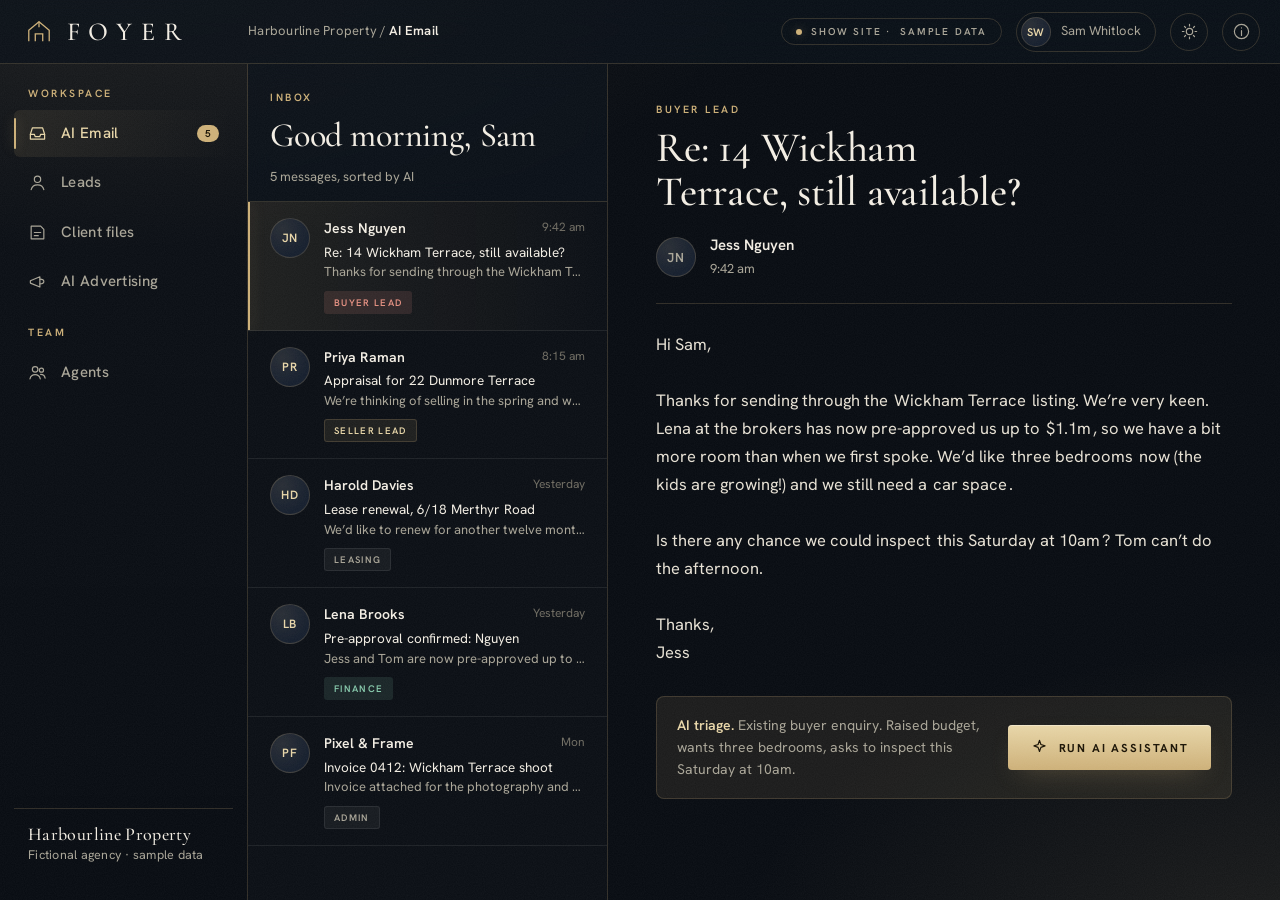
==== commit d51f3bb2: "Foyer phase 1: luxury dark design system, shared sample world, generated property artwork, agent pag" ====
--- a/index.html
+++ b/index.html
@@ -1,574 +1,56 @@
 <!DOCTYPE html>
-<html lang="en">
+<html lang="en" data-theme="dark">
 <head>
 <meta charset="utf-8">
 <meta name="viewport" content="width=device-width,initial-scale=1">
 <title>Foyer</title>
-<meta name="description" content="A show site for an AI workspace built for real estate agents: AI email that finds leads and updates client files, plus AI advertising. Sample data, scripted demo.">
-<meta name="theme-color" content="#eef1f4" media="(prefers-color-scheme: light)">
-<meta name="theme-color" content="#09121c" media="(prefers-color-scheme: dark)">
+<meta name="description" content="A show site for an AI workspace built for luxury real estate agents: AI email that finds leads and updates client files, AI advertising, rentals, maintenance and bookings. Sample data, scripted demos.">
+<meta name="theme-color" content="#070b11">
 <link rel="preconnect" href="https://fonts.googleapis.com">
 <link rel="preconnect" href="https://fonts.gstatic.com" crossorigin>
-<link href="https://fonts.googleapis.com/css2?family=Hanken+Grotesk:wght@400;500;600;700&family=IBM+Plex+Mono:wght@400;500&family=Newsreader:ital,opsz,wght@0,6..72,400;0,6..72,500;1,6..72,400;1,6..72,500&display=swap" rel="stylesheet">
-<style>
-/* Layout idea: one full-screen agent workspace. A sidebar switches four modules; panels open and close instead of the page scrolling. */
-:root{
-  --paper:#eef1f4; --sheet:#fbfcfd; --ink:#0b1b2b; --ink-2:#4a5b6e; --line:#d3dbe3; --soft:#f3f6f9;
-  --accent:#1f4bff; --accent-ink:#fff; --accent-soft:#e3e9ff;
-  --good:#12805c; --good-soft:#dff3ea; --warn:#b4570a; --warn-soft:#fbe9d4; --hot:#c2342c; --hot-soft:#fbe3e1;
-  --display:"Newsreader",Georgia,"Times New Roman",serif;
-  --body:"Hanken Grotesk",system-ui,-apple-system,"Segoe UI",sans-serif;
-  --mono:"IBM Plex Mono",ui-monospace,Menlo,Consolas,monospace;
-  --shadow:0 1px 0 rgba(11,27,43,.04),0 24px 48px -20px rgba(11,27,43,.28);
-  --ease:cubic-bezier(.2,.7,.2,1);
-}
-@media (prefers-color-scheme:dark){:root:not([data-theme="light"]){
-  --paper:#08111a; --sheet:#0e1a27; --ink:#eaf0f6; --ink-2:#9db0c3; --line:#223245; --soft:#122031;
-  --accent:#7d98ff; --accent-ink:#06112e; --accent-soft:#17234d;
-  --good:#4fd1a1; --good-soft:#0f2e25; --warn:#f0a458; --warn-soft:#33210e; --hot:#ff8a80; --hot-soft:#3a1714; --shadow:0 24px 48px -20px #000;
-  color-scheme:dark}}
-:root[data-theme="dark"]{
-  --paper:#08111a; --sheet:#0e1a27; --ink:#eaf0f6; --ink-2:#9db0c3; --line:#223245; --soft:#122031;
-  --accent:#7d98ff; --accent-ink:#06112e; --accent-soft:#17234d;
-  --good:#4fd1a1; --good-soft:#0f2e25; --warn:#f0a458; --warn-soft:#33210e; --hot:#ff8a80; --hot-soft:#3a1714; --shadow:0 24px 48px -20px #000;
-  color-scheme:dark}
-
-*{box-sizing:border-box}
-html,body{height:100%}
-body{margin:0;background:var(--paper);color:var(--ink);font:15px/1.5 var(--body);-webkit-font-smoothing:antialiased;overflow:hidden}
-h1,h2,h3,h4,p{margin:0}
-h1,h2,h3{font-family:var(--display);font-weight:500;letter-spacing:-.015em;text-wrap:balance}
-button{font:inherit;color:inherit;cursor:pointer;touch-action:manipulation}
-.mono{font-family:var(--mono);font-size:11px;letter-spacing:.07em;text-transform:uppercase}
-.sr{position:absolute;width:1px;height:1px;margin:-1px;padding:0;overflow:hidden;clip:rect(0 0 0 0);white-space:nowrap;border:0}
-:focus-visible{outline:2px solid var(--accent);outline-offset:2px;border-radius:6px}
-.skip{position:absolute;left:12px;top:-60px;z-index:100;background:var(--ink);color:var(--paper);padding:10px 16px;border-radius:8px;text-decoration:none;transition:top .15s}
-.skip:focus{top:12px}
-svg.i{width:20px;height:20px;fill:none;stroke:currentColor;stroke-width:1.7;stroke-linecap:round;stroke-linejoin:round;flex:none}
-.num{font-variant-numeric:tabular-nums}
-
-/* shell */
-.app{height:100%;display:grid;grid-template-columns:236px 1fr;grid-template-rows:60px 1fr}
-.top{grid-column:1/3;display:flex;align-items:center;gap:14px;padding:0 16px 0 20px;border-bottom:1px solid var(--line);background:var(--sheet)}
-.brand{display:flex;align-items:center;gap:10px;font-weight:700;width:200px;letter-spacing:-.01em}
-.brand svg{width:26px;height:26px}
-.crumb{color:var(--ink-2);font-size:14px;flex:1;min-width:0;white-space:nowrap;overflow:hidden;text-overflow:ellipsis}
-.crumb b{color:var(--ink);font-weight:600}
-.pill{display:inline-flex;align-items:center;gap:8px;border:1px solid var(--line);border-radius:999px;padding:6px 12px;font:500 11px var(--mono);letter-spacing:.06em;text-transform:uppercase;color:var(--ink-2);background:var(--soft);white-space:nowrap}
-.pill i{width:7px;height:7px;border-radius:50%;background:var(--warn)}
-.icon-btn{display:grid;place-items:center;width:38px;height:38px;border:1px solid var(--line);background:var(--sheet);border-radius:10px;transition:border-color .15s}
-.icon-btn:hover{border-color:var(--ink-2)}
-.side{border-right:1px solid var(--line);background:var(--sheet);padding:16px 12px;display:flex;flex-direction:column;gap:4px}
-.side .grp{color:var(--ink-2);padding:10px 12px 6px}
-.nav{display:flex;align-items:center;gap:12px;width:100%;border:0;background:none;padding:11px 12px;border-radius:10px;text-align:left;font-weight:500;color:var(--ink-2);transition:background .15s,color .15s}
-.nav:hover{background:var(--soft);color:var(--ink)}
-.nav[aria-current="page"]{background:var(--accent-soft);color:var(--accent)}
-.nav .badge{margin-left:auto;font:500 11px var(--mono);background:var(--accent);color:var(--accent-ink);border-radius:999px;padding:1px 8px}
-.side .foot{margin-top:auto;color:var(--ink-2);font-size:13px;padding:12px;border-top:1px solid var(--line)}
-.main{position:relative;overflow:hidden;min-width:0}
-.view{position:absolute;inset:0;overflow:auto;opacity:0;visibility:hidden;transform:translateY(10px);transition:opacity .28s var(--ease),transform .28s var(--ease),visibility 0s .28s}
-.view.on{opacity:1;visibility:visible;transform:none;transition-delay:0s}
-.pad{padding:28px 32px 40px}
-.head{display:flex;align-items:flex-end;justify-content:space-between;gap:16px;flex-wrap:wrap;margin-bottom:22px}
-.head h2{font-size:34px;line-height:1.1}.head p{color:var(--ink-2);margin-top:6px}
-
-.btn{display:inline-flex;align-items:center;justify-content:center;gap:9px;background:var(--accent);color:var(--accent-ink);border:0;border-radius:999px;padding:11px 20px;font-weight:600;transition:transform .15s,box-shadow .15s,opacity .15s;box-shadow:0 8px 20px -10px var(--accent)}
-.btn:hover{transform:translateY(-1px)}
-.btn.ghost{background:none;color:var(--ink);border:1px solid var(--line);box-shadow:none}
-.btn.ghost:hover{border-color:var(--ink-2)}
-.btn.sm{padding:8px 14px;font-size:14px}
-.btn[disabled]{opacity:.55;cursor:default;transform:none}
-.card{background:var(--sheet);border:1px solid var(--line);border-radius:14px}
-.chip{display:inline-flex;align-items:center;gap:6px;font:500 10.5px var(--mono);letter-spacing:.05em;text-transform:uppercase;padding:3px 8px;border-radius:6px;white-space:nowrap;background:var(--soft);color:var(--ink-2)}
-.chip.hot{background:var(--hot-soft);color:var(--hot)}.chip.good{background:var(--good-soft);color:var(--good)}.chip.warn{background:var(--warn-soft);color:var(--warn)}.chip.acc{background:var(--accent-soft);color:var(--accent)}
-
-/* inbox */
-.inbox{display:grid;grid-template-columns:340px 1fr;height:100%;position:relative}
-.list{border-right:1px solid var(--line);overflow:auto;background:var(--sheet)}
-.list header{padding:18px 18px 10px;position:sticky;top:0;background:var(--sheet);z-index:2;border-bottom:1px solid var(--line)}
-.list header h2{font-size:26px}.list header p{color:var(--ink-2);font-size:13px}
-.row{display:grid;grid-template-columns:38px 1fr;gap:12px;padding:14px 18px;border-bottom:1px solid var(--line);width:100%;text-align:left;background:none;border-left:0;border-right:0;border-top:0;position:relative;transition:background .15s}
-.row:hover{background:var(--soft)}
-.row[aria-selected="true"]{background:var(--accent-soft)}
-.row[aria-selected="true"]::before{content:"";position:absolute;left:0;top:0;bottom:0;width:3px;background:var(--accent)}
-.av{width:38px;height:38px;border-radius:50%;display:grid;place-items:center;font:600 13px var(--body);background:var(--soft);color:var(--ink-2);border:1px solid var(--line)}
-.row>span:nth-child(2){min-width:0}
-.row .t{display:flex;justify-content:space-between;gap:8px}.row .t b{font-weight:600;font-size:14px}.row .t span{color:var(--ink-2);font-size:12px;white-space:nowrap}
-.row .s{font-size:13.5px;margin-top:1px;white-space:nowrap;overflow:hidden;text-overflow:ellipsis}
-.row .p{color:var(--ink-2);font-size:13px;white-space:nowrap;overflow:hidden;text-overflow:ellipsis}
-.row .c{display:flex;gap:6px;margin-top:6px;flex-wrap:wrap}
-.reader{overflow:auto;padding:28px 36px 40px;transition:margin-right .45s var(--ease)}
-.reader .back{display:none}
-.msg{max-width:720px}
-.msg h3{font-size:30px;line-height:1.15;margin-bottom:14px}
-.meta{display:flex;align-items:center;gap:12px;margin-bottom:22px}
-.meta b{display:block;font-weight:600}.meta span{color:var(--ink-2);font-size:13px}
-.body{font-size:16.5px;line-height:1.65;white-space:pre-line}
-mark{background:transparent;color:inherit;border-radius:3px;padding:1px 2px;transition:background .35s,box-shadow .35s}
-mark.on{background:var(--accent-soft);box-shadow:inset 0 -2px 0 var(--accent)}
-.triage{margin-top:26px;border:1px dashed var(--line);border-radius:12px;padding:14px 16px;display:flex;gap:14px;align-items:center;flex-wrap:wrap;justify-content:space-between}
-.triage p{color:var(--ink-2);font-size:14px;flex:1;min-width:220px}
-.triage p b{color:var(--ink)}
-@keyframes pulse{0%{box-shadow:0 0 0 0 color-mix(in srgb,var(--accent) 45%,transparent)}100%{box-shadow:0 0 0 16px transparent}}
-.btn.pulse{animation:pulse 1.8s infinite}
-
-/* assistant drawer */
-.assist{position:absolute;right:0;top:0;bottom:0;width:min(440px,100%);background:var(--sheet);border-left:1px solid var(--ink);box-shadow:var(--shadow);transform:translateX(104%);visibility:hidden;transition:transform .5s var(--ease),visibility 0s .5s;display:flex;flex-direction:column;z-index:5}
-.assist.open{transform:none;visibility:visible;transition-delay:0s}
-.assist header{display:flex;align-items:center;justify-content:space-between;padding:16px 18px;border-bottom:1px solid var(--line)}
-.assist header h3{font-size:22px;display:flex;align-items:center;gap:10px}
-.assist .scroll{flex:1;overflow:auto;padding:14px 18px 24px;display:grid;gap:10px;align-content:start}
-.stage{border:1px solid var(--line);border-radius:12px;background:var(--sheet);transition:border-color .3s,opacity .3s}
-.stage[data-s="pending"]{opacity:.55}.stage[data-s="active"]{border-color:var(--accent)}
-.stage>button{all:unset;box-sizing:border-box;display:flex;align-items:center;gap:12px;width:100%;padding:13px 14px;cursor:pointer}
-.stage>button:focus-visible{outline:2px solid var(--accent);outline-offset:-2px;border-radius:12px}
-.dot{width:22px;height:22px;border-radius:50%;border:1.5px solid var(--line);display:grid;place-items:center;font-size:12px;flex:none;color:#fff}
-.stage[data-s="active"] .dot{border-color:var(--accent);border-top-color:transparent;animation:spin .8s linear infinite}
-.stage[data-s="done"] .dot{background:var(--good);border-color:var(--good)}
-@keyframes spin{to{transform:rotate(360deg)}}
-.stage .tt{font-weight:600;flex:1}.stage .st{color:var(--ink-2);font-size:12.5px}
-.stage .chev{transition:transform .3s var(--ease);color:var(--ink-2)}
-.stage.open .chev{transform:rotate(180deg)}
-.sb{display:grid;grid-template-rows:0fr;transition:grid-template-rows .4s var(--ease)}
-.stage.open .sb,.lead.open .sb{grid-template-rows:1fr}
-.sb>div{overflow:hidden}
-.sb .in{padding:0 14px 14px}
-.ents{display:flex;flex-wrap:wrap;gap:8px}
-.ent{opacity:0;transform:translateY(6px);transition:opacity .35s,transform .35s;border:1px solid var(--line);background:var(--soft);border-radius:8px;padding:6px 10px;font-size:13px}
-.ent.on{opacity:1;transform:none}.ent b{display:block;font:500 10px var(--mono);letter-spacing:.06em;text-transform:uppercase;color:var(--ink-2)}
-.prog{height:6px;background:var(--soft);border-radius:99px;overflow:hidden;margin:6px 0 8px}.prog i{display:block;height:100%;width:0;background:var(--accent);border-radius:99px;transition:width .1s linear}
-.match{border:1px solid var(--line);border-radius:10px;padding:10px 12px;margin-top:8px;opacity:0;transform:translateY(6px);transition:opacity .4s,transform .4s}
-.match.on{opacity:1;transform:none}
-.match .mh{display:flex;justify-content:space-between;gap:10px;font-size:13px}.match .mh b{font-weight:600}
-.match p{color:var(--ink-2);font-size:13px;margin-top:3px}
-.conf{height:4px;border-radius:9px;background:var(--soft);margin-top:8px;overflow:hidden}.conf i{display:block;height:100%;width:0;background:var(--good);transition:width .9s var(--ease)}
-.diff{display:grid;grid-template-columns:96px 1fr;gap:4px 10px;font-size:13.5px;align-items:baseline}
-.diff .k{color:var(--ink-2);font:500 10.5px var(--mono);letter-spacing:.05em;text-transform:uppercase;padding-top:2px}
-.diff .v{opacity:0;transition:opacity .3s;padding-bottom:6px;border-bottom:1px dashed var(--line)}
-.diff .v.on{opacity:1}
-.diff s{color:var(--ink-2);text-decoration-color:var(--warn);margin-right:6px}
-.diff .new{background:var(--good-soft);color:var(--good);border-radius:4px;padding:0 5px;font-weight:600}
-.draft{border:1px solid var(--line);border-radius:10px;background:var(--paper);padding:12px 14px;font-size:14px;line-height:1.6}
-.draft .hd{color:var(--ink-2);font-size:12.5px;border-bottom:1px solid var(--line);padding-bottom:8px;margin-bottom:10px}
-.draft .hd b{color:var(--ink);font-weight:600}.draft pre{margin:0;font:inherit;white-space:pre-wrap}
-.caret::after{content:"";display:inline-block;width:2px;height:1em;background:var(--accent);margin-left:2px;vertical-align:-2px;animation:blink 1s steps(1) infinite}
-@keyframes blink{50%{opacity:0}}
-.acts{display:flex;gap:8px;flex-wrap:wrap;margin-top:12px;opacity:0;transform:translateY(6px);transition:opacity .4s,transform .4s;pointer-events:none}
-.acts.on{opacity:1;transform:none;pointer-events:auto}
-.done-note{border-radius:12px;background:var(--good-soft);color:var(--good);padding:12px 14px;font-size:13.5px;display:none}
-.done-note.on{display:block;animation:up .5s var(--ease)}
-@keyframes up{from{opacity:0;transform:translateY(8px)}}
-
-/* leads */
-.stats{display:grid;grid-template-columns:repeat(3,1fr);gap:12px;margin-bottom:22px}
-.stat{padding:16px 18px}.stat b{font:500 34px var(--display);display:block;line-height:1.1}.stat span{color:var(--ink-2);font-size:13px}
-.lead{border:1px solid var(--line);border-radius:14px;background:var(--sheet);margin-bottom:10px;transition:border-color .2s}
-.lead.open{border-color:var(--accent)}
-.lead>button{all:unset;box-sizing:border-box;display:grid;grid-template-columns:44px 1fr auto 24px;gap:14px;align-items:center;width:100%;padding:14px 16px;cursor:pointer}
-.lead>button:focus-visible{outline:2px solid var(--accent);outline-offset:-2px;border-radius:14px}
-.lead .nm b{display:block;font-weight:600}.lead .nm span{color:var(--ink-2);font-size:13px}
-.score{display:flex;align-items:center;gap:10px;min-width:150px;justify-content:flex-end}
-.score .bar{width:80px;height:6px;border-radius:9px;background:var(--soft);overflow:hidden}.score .bar i{display:block;height:100%;background:var(--accent);transition:width .8s var(--ease)}
-.score b{font:500 15px var(--mono);width:28px;text-align:right}
-.lead .chev{color:var(--ink-2);transition:transform .3s var(--ease)}.lead.open .chev{transform:rotate(180deg)}
-.lead .sb .in{padding:4px 16px 18px 74px;display:grid;gap:12px}
-.lead .sb h4{font:500 11px var(--mono);letter-spacing:.07em;text-transform:uppercase;color:var(--ink-2);margin-bottom:3px}
-@media(max-width:700px){.lead .sb .in{padding-left:16px}.lead>button{grid-template-columns:44px 1fr 24px}.score{display:none}.stats{grid-template-columns:1fr}}
-
-/* clients */
-.clients{display:grid;grid-template-columns:280px 1fr;gap:20px;align-items:start}
-.cl{display:grid;gap:8px}
-.cl button{all:unset;box-sizing:border-box;display:flex;gap:12px;align-items:center;padding:12px;border:1px solid var(--line);border-radius:12px;background:var(--sheet);cursor:pointer;transition:border-color .15s}
-.cl button:focus-visible{outline:2px solid var(--accent);outline-offset:2px}
-.cl button[aria-pressed="true"]{border-color:var(--accent);background:var(--accent-soft)}
-.cl b{display:block;font-weight:600;font-size:14px}.cl span{color:var(--ink-2);font-size:12.5px}
-.file{padding:24px 26px}
-.file .fh{display:flex;justify-content:space-between;gap:14px;align-items:flex-start;flex-wrap:wrap;margin-bottom:20px}
-.file .fh h3{font-size:30px}
-.fields{display:grid;grid-template-columns:repeat(2,1fr);gap:0;border:1px solid var(--line);border-radius:12px;overflow:hidden}
-.fields>div{padding:12px 16px;border-bottom:1px solid var(--line);border-right:1px solid var(--line);transition:background .6s}
-.fields>div:nth-child(2n){border-right:0}
-.fields .k{display:block;color:var(--ink-2)}.fields .v{display:block;font-weight:600;margin-top:2px}
-.fields .changed{animation:flash 2.2s var(--ease)}
-@keyframes flash{0%,35%{background:var(--good-soft)}100%{background:transparent}}
-.tl{margin-top:22px;display:grid;gap:0}
-.tl div{display:grid;grid-template-columns:90px 1fr;gap:14px;padding:10px 0;border-bottom:1px dashed var(--line);font-size:14px}
-.tl .d{color:var(--ink-2);font:500 11px var(--mono);letter-spacing:.05em;text-transform:uppercase;padding-top:3px}
-.tl .fresh{animation:up .6s var(--ease)}
-@media(max-width:900px){.clients{grid-template-columns:1fr}.fields{grid-template-columns:1fr}.fields>div{border-right:0}}
-
-/* ads */
-.ads{display:grid;grid-template-columns:320px 1fr;gap:20px;align-items:start}
-.ls{display:grid;gap:8px}
-.ls button{all:unset;box-sizing:border-box;padding:14px;border:1px solid var(--line);border-radius:12px;background:var(--sheet);cursor:pointer;transition:border-color .15s}
-.ls button:focus-visible{outline:2px solid var(--accent);outline-offset:2px}
-.ls button[aria-pressed="true"]{border-color:var(--accent);background:var(--accent-soft)}
-.ls b{display:block;font-weight:600}.ls span{color:var(--ink-2);font-size:13px;display:block}
-.stagearea{padding:24px 26px;min-height:420px}
-.tabs{display:flex;gap:6px;margin:16px 0 12px;flex-wrap:wrap}
-.tabs button{border:1px solid var(--line);background:none;border-radius:999px;padding:7px 14px;font-size:14px}
-.tabs button[aria-selected="true"]{background:var(--ink);color:var(--paper);border-color:var(--ink)}
-.adcopy{border:1px solid var(--line);border-radius:12px;padding:16px 18px;background:var(--paper);min-height:150px;white-space:pre-line;line-height:1.6}
-.rev{display:grid;grid-template-columns:repeat(auto-fit,minmax(240px,1fr));gap:16px;margin-top:18px}
-.rev h4{font:500 11px var(--mono);letter-spacing:.07em;text-transform:uppercase;color:var(--ink-2);margin-bottom:8px}
-.split{display:grid;grid-template-columns:90px 1fr 38px;gap:10px;align-items:center;font-size:13px;margin-bottom:6px}
-.split .tr{height:10px;background:var(--soft);border-radius:99px;overflow:hidden}.split .tr i{display:block;height:100%;width:0;background:var(--accent);transition:width 1s var(--ease)}
-.hold{opacity:0;transform:translateY(8px);transition:opacity .5s var(--ease),transform .5s var(--ease)}.hold.on{opacity:1;transform:none}
-.mini-steps{display:grid;gap:8px;margin:14px 0}
-.mini-steps div{display:flex;gap:10px;align-items:center;color:var(--ink-2);font-size:14px}
-.mini-steps .dot{width:18px;height:18px;font-size:10px}
-.mini-steps .act{color:var(--ink)}.mini-steps .act .dot{border-color:var(--accent);border-top-color:transparent;animation:spin .8s linear infinite}
-.mini-steps .ok{color:var(--ink)}.mini-steps .ok .dot{background:var(--good);border-color:var(--good)}
-@media(max-width:900px){.ads{grid-template-columns:1fr}}
-
-/* toast + dialog */
-.toast{position:fixed;left:50%;bottom:28px;transform:translate(-50%,20px);background:var(--ink);color:var(--paper);padding:12px 18px;border-radius:12px;opacity:0;pointer-events:none;transition:opacity .3s,transform .3s var(--ease);z-index:90;max-width:90vw;font-size:14px}
-.toast.on{opacity:1;transform:translate(-50%,0)}
-dialog{border:1px solid var(--ink);border-radius:16px;background:var(--sheet);color:var(--ink);padding:0;width:min(560px,92vw);box-shadow:var(--shadow);opacity:0;transform:translateY(14px) scale(.98);transition:opacity .3s,transform .3s var(--ease)}
-dialog.on{opacity:1;transform:none}
-dialog::backdrop{background:rgba(8,17,26,.5);backdrop-filter:blur(3px)}
-dialog .dh{display:flex;justify-content:space-between;align-items:center;padding:20px 24px 0}
-dialog .db{padding:12px 24px 24px;display:grid;gap:12px;color:var(--ink-2)}
-dialog h3{font-size:28px}
-dialog a{color:var(--accent)}
-
-/* mobile */
-@media(max-width:1100px){.reader{margin-right:0!important}}
-@media(max-width:900px){
-  body{overflow:hidden}
-  .app{grid-template-columns:1fr;grid-template-rows:56px 1fr 62px}
-  .top{grid-column:1}.brand{width:auto}.crumb,.pill span.long{display:none}
-  .side{order:3;flex-direction:row;border-right:0;border-top:1px solid var(--line);padding:6px 8px;gap:2px;justify-content:space-around}
-  .side .grp,.side .foot{display:none}
-  .nav{flex-direction:column;gap:2px;font-size:11px;padding:6px 4px;text-align:center;justify-content:center;width:auto;flex:1}
-  .nav .badge{position:absolute;margin:0;transform:translate(14px,-12px);font-size:9px;padding:0 6px}
-  .nav{position:relative}
-  .pad{padding:20px 16px 32px}
-  .head h2{font-size:28px}
-  .inbox{grid-template-columns:1fr}
-  .list{position:absolute;inset:0}
-  .reader{position:absolute;inset:0;background:var(--paper);transform:translateX(100%);transition:transform .4s var(--ease);padding:18px 18px 40px;visibility:hidden}
-  .inbox.reading .reader{transform:none;visibility:visible}
-  .reader .back{display:inline-flex;margin-bottom:12px}
-  .msg h3{font-size:24px}
-}
-@media(prefers-reduced-motion:reduce){*,*::before,*::after{animation:none!important;transition:none!important}}
-</style>
+<link href="https://fonts.googleapis.com/css2?family=Cormorant+Garamond:ital,wght@0,400;0,500;0,600;1,500&family=Hanken+Grotesk:wght@400;500;600;700&display=swap" rel="stylesheet">
+<link rel="stylesheet" href="css/style.css">
 </head>
 <body>
 <a class="skip" href="#main">Skip to main content</a>
 <div class="app">
   <header class="top">
     <div class="brand">
-      <svg viewBox="0 0 28 28" fill="none" aria-hidden="true"><rect x="1" y="1" width="26" height="26" rx="6" stroke="currentColor" stroke-width="1.6"/><path d="M7 21V12l7-5 7 5v9" stroke="var(--accent)" stroke-width="2" stroke-linejoin="round"/><path d="M12 21v-5h4v5" stroke="currentColor" stroke-width="1.6"/></svg>
-      Foyer
+      <svg viewBox="0 0 28 28" fill="none" aria-hidden="true"><path d="M3 24V12L14 3l11 9v12" stroke="currentColor" stroke-width="1.4" stroke-linejoin="round"/><path d="M10 24v-8h8v8" stroke="currentColor" stroke-width="1.4"/><path d="M14 3v6" stroke="currentColor" stroke-width="1.4"/></svg>
+      <b>Foyer</b>
     </div>
     <div class="crumb" id="crumb"></div>
     <span class="pill"><i aria-hidden="true"></i><span class="long">Show site ·</span> sample data</span>
+    <div class="me" title="Signed in as Sam Whitlock (fictional)"><span class="av" aria-hidden="true">SW</span><span style="padding-right:8px">Sam Whitlock</span></div>
     <button class="icon-btn" id="theme" type="button" aria-label="Switch light and dark theme"><svg class="i" viewBox="0 0 24 24" aria-hidden="true"><circle cx="12" cy="12" r="4"/><path d="M12 3v2M12 19v2M3 12h2M19 12h2M5.6 5.6l1.4 1.4M17 17l1.4 1.4M5.6 18.4L7 17M17 7l1.4-1.4"/></svg></button>
-    <button class="icon-btn" id="about" type="button" aria-label="About this demo"><svg class="i" viewBox="0 0 24 24" aria-hidden="true"><circle cx="12" cy="12" r="9"/><path d="M12 11v6M12 7.5v.01"/></svg></button>
+    <button class="icon-btn" id="about" type="button" aria-label="About this demo"><svg class="i" viewBox="0 0 24 24" aria-hidden="true"><circle cx="12" cy="12" r="9"/><path d="M12 11v6M12 7.500v.01"/></svg></button>
   </header>
-
-  <nav class="side" aria-label="Workspace">
-    <div class="grp mono">Workspace</div>
-    <button class="nav" data-view="inbox" type="button"><svg class="i" viewBox="0 0 24 24" aria-hidden="true"><path d="M3 13l2.5-8h13L21 13v6H3z"/><path d="M3 13h5l1.2 3h5.6l1.2-3h5"/></svg>AI Email<span class="badge num" id="inboxBadge">5</span></button>
-    <button class="nav" data-view="leads" type="button"><svg class="i" viewBox="0 0 24 24" aria-hidden="true"><circle cx="12" cy="8" r="4"/><path d="M4 21c1-4 4-6 8-6s7 2 8 6"/></svg>Leads</button>
-    <button class="nav" data-view="clients" type="button"><svg class="i" viewBox="0 0 24 24" aria-hidden="true"><path d="M4 4h12l4 4v12H4z"/><path d="M8 12h8M8 16h5"/></svg>Client files</button>
-    <button class="nav" data-view="ads" type="button"><svg class="i" viewBox="0 0 24 24" aria-hidden="true"><path d="M3 11v3l12 5V6z"/><path d="M15 9c3 0 5 1 5 3s-2 3-5 3"/></svg>AI Advertising</button>
-    <div class="foot">Harbourline Property<br><span style="color:var(--ink-2)">Fictional agency</span></div>
-  </nav>
-
+  <nav class="side" id="nav" aria-label="Workspace"></nav>
   <main class="main" id="main" tabindex="-1">
-    <!-- INBOX -->
-    <section class="view" id="v-inbox" aria-label="AI Email">
-      <div class="inbox" id="inbox">
-        <div class="list" id="list"></div>
-        <div class="reader" id="reader"></div>
-        <aside class="assist" id="assist" aria-label="AI assistant">
-          <header><h3><svg class="i" viewBox="0 0 24 24" aria-hidden="true" style="color:var(--accent)"><path d="M12 3l1.8 5.2L19 10l-5.2 1.8L12 17l-1.8-5.2L5 10l5.2-1.8z"/><path d="M19 16l.8 2.2L22 19l-2.2.8L19 22l-.8-2.2L16 19l2.2-.8z"/></svg>Assistant</h3><button class="icon-btn" id="closeAssist" type="button" aria-label="Close assistant"><svg class="i" viewBox="0 0 24 24" aria-hidden="true"><path d="M6 6l12 12M18 6L6 18"/></svg></button></header>
-          <div class="scroll" id="stages"></div>
-        </aside>
-      </div>
-    </section>
-
-    <!-- LEADS -->
-    <section class="view" id="v-leads" aria-label="Leads"><div class="pad">
-      <div class="head"><div><h2>Leads found in your email</h2><p>The assistant reads every inbound message and flags people who look ready to buy, sell or invest.</p></div></div>
-      <div class="stats">
-        <div class="card stat"><b class="num" id="stLeads">5</b><span>leads surfaced this week</span></div>
-        <div class="card stat"><b class="num" id="stHot">1</b><span>hot right now</span></div>
-        <div class="card stat"><b class="num">0</b><span>emails sent without your approval</span></div>
-      </div>
-      <div id="leadList"></div>
-    </div></section>
-
-    <!-- CLIENTS -->
-    <section class="view" id="v-clients" aria-label="Client files"><div class="pad">
-      <div class="head"><div><h2>Client files</h2><p>Updated from email, so you stop typing notes into the CRM.</p></div></div>
-      <div class="clients"><div class="cl" id="clList"></div><div class="card file" id="file"></div></div>
-    </div></section>
-
-    <!-- ADS -->
-    <section class="view" id="v-ads" aria-label="AI Advertising"><div class="pad">
-      <div class="head"><div><h2>AI Advertising</h2><p>Pick a listing. The assistant drafts the campaign and shows where it would spend.</p></div></div>
-      <div class="ads"><div class="ls" id="lsList"></div><div class="card stagearea" id="adArea"></div></div>
-    </div></section>
+    <div id="views"></div>
+    <aside class="drawer" id="drawer" aria-label="AI assistant">
+      <header><h3 id="drTitle">Assistant</h3><button class="icon-btn" id="closeDrawer" type="button" aria-label="Close assistant"><svg class="i" viewBox="0 0 24 24" aria-hidden="true"><path d="M6 6l12 12M18 6L6 18"/></svg></button></header>
+      <div class="scroll" id="drStages"></div>
+    </aside>
   </main>
 </div>
-
 <dialog id="dlg" aria-labelledby="dlgT">
   <div class="dh"><h3 id="dlgT">About this show site</h3><button class="icon-btn" id="dlgX" type="button" aria-label="Close"><svg class="i" viewBox="0 0 24 24" aria-hidden="true"><path d="M6 6l12 12M18 6L6 18"/></svg></button></div>
   <div class="db">
-    <p>Foyer is a design concept for an AI workspace for real estate agents. It is a show site: every animation is scripted on invented sample data. Nothing is read, searched, saved or sent, and no real client or property appears.</p>
-    <p>The email demo shows the idea. An enquiry arrives, the assistant finds the earlier conversation, updates the client file and drafts a reply for the agent to approve.</p>
+    <p>Foyer is a design concept for an AI workspace for luxury real estate agents. It is a show site: every animation is scripted on invented sample data. Nothing is read, searched, saved or sent, and no real client, property or portal data appears.</p>
+    <p>Try the email demo first: an enquiry arrives, the assistant finds the earlier conversation, updates the client file and drafts a reply for the agent to approve.</p>
     <p>Built as a portfolio piece by Ronan1111341. <a href="https://github.com/Ronan1111341/discovery-copilot">Source on GitHub</a> · <a href="discovery.html">Earlier prototype: Discovery Copilot</a> (analyses interview notes with Claude, using your own API key).</p>
     <p style="font-size:13px">© 2026 Ronan1111341. All rights reserved.</p>
   </div>
 </dialog>
 <div class="toast" id="toast" role="status"></div>
 <div class="sr" id="live" aria-live="polite"></div>
-
-<script>
-const $=s=>document.querySelector(s),$$=s=>[...document.querySelectorAll(s)];
-const RM=matchMedia("(prefers-reduced-motion: reduce)").matches;
-const sleep=ms=>RM?Promise.resolve():new Promise(r=>setTimeout(r,ms));
-const state={ran:false,sel:1,client:1,listing:1,flash:false,lead:null};
-let token=0;
-const esc=s=>String(s).replace(/[&<>"']/g,c=>({"&":"&amp;","<":"&lt;",">":"&gt;",'"':"&quot;","'":"&#39;"}[c]));
-const initials=n=>n.split(/[ &]+/).filter(Boolean).slice(0,2).map(x=>x[0]).join("").toUpperCase();
-const CHEV='<svg class="i chev" viewBox="0 0 24 24" aria-hidden="true"><path d="M6 9l6 6 6-6"/></svg>';
-let toastT;function toast(m){const t=$("#toast");t.textContent=m;t.classList.add("on");clearTimeout(toastT);toastT=setTimeout(()=>t.classList.remove("on"),3200)}
-async function type(el,txt,ms,ok){if(RM){el.textContent=txt;return}el.classList.add("caret");for(let i=1;i<=txt.length;i++){if(!ok()){el.classList.remove("caret");return}el.textContent=txt.slice(0,i);await sleep(ms)}el.classList.remove("caret")}
-
-/* ---------- data (all invented) ---------- */
-const EMAILS=[
-{id:1,from:"Jess Nguyen",subject:"Re: 14 Wickham Terrace, still available?",time:"9:42 am",tag:["Buyer lead","hot"],preview:"Thanks for sending through the Wickham Terrace listing…",
- summary:"Existing buyer enquiry. Raised budget, wants three bedrooms, asks to inspect this Saturday at 10am.",
- body:`Hi Sam,
-
-Thanks for sending through the <mark data-e="0">Wickham Terrace</mark> listing. We’re very keen. Lena at the brokers has now pre-approved us up to <mark data-e="1">$1.1m</mark>, so we have a bit more room than when we first spoke. We’d like <mark data-e="2">three bedrooms</mark> now (the kids are growing!) and we still need a <mark data-e="3">car space</mark>.
-
-Is there any chance we could inspect <mark data-e="4">this Saturday at 10am</mark>? Tom can’t do the afternoon.
-
-Thanks,
-Jess`},
-{id:2,from:"Priya Raman",subject:"Appraisal for 22 Dunmore Terrace",time:"8:15 am",tag:["Seller lead","acc"],preview:"We’re thinking of selling in the spring and would like…",
- summary:"Owner wants an appraisal before a spring sale. High-intent seller lead.",
- body:`Hi Sam,
-
-We bought 22 Dunmore Terrace in 2017 and we’re thinking of selling in the spring. Could someone come and give us an appraisal in the next couple of weeks? We’ve also renovated the kitchen since you last saw it.
-
-Kind regards,
-Priya`},
-{id:3,from:"Harold Davies",subject:"Lease renewal, 6/18 Merthyr Road",time:"Yesterday",tag:["Leasing",""],preview:"We’d like to renew for another twelve months…",
- summary:"Tenant wants a 12-month renewal and a chat about the rent review. Route to property management.",
- body:`Hello,
-
-We’d like to renew for another twelve months. Could we talk about the rent review before the new lease is sent out?
-
-Thanks,
-Harold`},
-{id:4,from:"Lena Brooks",subject:"Pre-approval confirmed: Nguyen",time:"Yesterday",tag:["Finance","good"],preview:"Jess and Tom are now pre-approved up to $1.1m…",
- summary:"Broker confirms pre-approval up to $1.1m for the Nguyens. Supports the buyer file.",
- body:`Hi Sam,
-
-Just confirming Jess and Tom Nguyen are now pre-approved up to $1.1m, valid for 90 days.
-
-Lena
-Brokers Co.`},
-{id:5,from:"Pixel & Frame",subject:"Invoice 0412: Wickham Terrace shoot",time:"Mon",tag:["Admin",""],preview:"Invoice attached for the photography and floor plan…",
- summary:"Supplier invoice. Filed under marketing costs, no action needed from you.",
- body:`Hi Sam,
-
-Invoice 0412 is attached for the photography and floor plan at Wickham Terrace.
-
-Thanks,
-Pixel & Frame`}
-];
-const LEADS=[
-{id:1,name:"Jess & Tom Nguyen",kind:"Buyer",score:61,hot:88,src:"Email, 14 Wickham Terrace",why:"Replied to a listing within hours, asked for an inspection and mentioned a pre-approval. Earlier enquiry in August.",next:"Confirm Saturday 10am and offer two similar three-bedroom apartments."},
-{id:2,name:"Priya Raman",kind:"Seller",score:74,src:"Email, appraisal request",why:"Owner since 2017, planning a spring sale, recently renovated.",next:"Book an appraisal this week and prepare a recent-sales comparison."},
-{id:3,name:"Dev Patel",kind:"Buyer",score:52,src:"Open home follow-up, 7 Banks St",why:"Asked about body corporate fees after the open home.",next:"Send the strata report and ask about his timeline."},
-{id:4,name:"Chloe Martin",kind:"Investor",score:66,src:"Newsletter reply",why:"Replied asking about rental yields in Teneriffe.",next:"Send a short yield summary and two investor-grade listings."},
-{id:5,name:"Anh Tran",kind:"Past client",score:58,src:"Christmas card reply",why:"Mentioned outgrowing the house they bought in 2019.",next:"Offer a no-obligation catch-up and a current valuation."}
-];
-const CLIENTS=[
-{id:1,name:"Jess & Tom Nguyen",sub:"Buyer, active",before:{Budget:"$850,000",Bedrooms:"2",Parking:"1 car space",Suburbs:"Spring Hill, New Farm",Status:"Browsing",Finance:"Pre-approval pending","Next step":"Send new listings","Lead score":"61"},
- after:{Budget:"$1,100,000",Bedrooms:"3+",Parking:"1 car space",Suburbs:"Spring Hill, New Farm",Status:"Active buyer",Finance:"Pre-approved to $1.1m (Lena Brooks)","Next step":"Inspection Sat 10am, 14 Wickham Terrace","Lead score":"88"},
- tl:[["12 Aug","First enquiry: two-bedroom, around $850k."],["14 Aug","Sent two New Farm listings."],["Yesterday","Broker confirmed pre-approval to $1.1m."]],fresh:["Today","Asked to inspect 14 Wickham Terrace this Saturday at 10am. Draft reply prepared."]},
-{id:2,name:"Priya Raman",sub:"Seller, appraisal",before:{Budget:"n/a",Bedrooms:"4",Parking:"2 car spaces",Suburbs:"Auchenflower",Status:"Considering sale",Finance:"Owner-occupier","Next step":"Book appraisal","Lead score":"74"},tl:[["2017","Purchased 22 Dunmore Terrace."],["Today","Requested an appraisal by email."]]},
-{id:3,name:"Dev Patel",sub:"Buyer, warm",before:{Budget:"$780,000",Bedrooms:"2",Parking:"1 car space",Suburbs:"Teneriffe",Status:"Researching",Finance:"Unknown","Next step":"Send strata report","Lead score":"52"},tl:[["Sat","Attended the 7 Banks St open home."],["Today","Asked about body corporate fees."]]}
-];
-const LISTINGS=[
-{id:1,name:"14 Wickham Terrace",sub:"Spring Hill · 3 bed · 2 bath · 1 car",price:"Offers over $1,050,000",
- fb:"Skyline views and a walk to Roma Street.\n\nThis renovated three-bedroom apartment at 14 Wickham Terrace has a new kitchen, a secure car space and sun all afternoon. Inspect this Saturday from 10am.\n\nOffers over $1,050,000.",
- ig:"Golden hour, 14 floors up.\nThree bedrooms, new kitchen, city views, a short walk to Roma Street.\n\nInspect Saturday 10am. Link in bio.\n#SpringHill #BrisbaneApartments #JustListed",
- rea:"Renovated 3-bedroom with city views, walk to Roma St\nA light-filled three-bedroom apartment with a new kitchen, secure parking and skyline outlook, close to cafes and transport.",
- aud:["Buyers 30–45","Past enquirers: 2-3 bed","Spring Hill renters"],split:[["Facebook",45],["Instagram",35],["Search",20]]},
-{id:2,name:"7 Banks Street",sub:"Teneriffe · 2 bed · 2 bath · 1 car",price:"Auction, Saturday",
- fb:"Teneriffe living without the compromise.\n\nTwo bedrooms, two bathrooms and a river breeze at 7 Banks Street. Auction this Saturday. Register to bid or book a private inspection.",
- ig:"Teneriffe, but make it effortless.\nTwo bedrooms, two bathrooms, one very good balcony.\n\nAuction Saturday.\n#Teneriffe #BrisbaneAuction #JustListed",
- rea:"Auction Saturday: stylish 2-bed in the heart of Teneriffe\nTwo bedrooms, two bathrooms and a generous balcony, moments from the riverside walk.",
- aud:["Downsizers","Investors, yield-focused","Teneriffe renters"],split:[["Facebook",30],["Instagram",30],["Search",40]]},
-{id:3,name:"31 Cairns Street",sub:"Kangaroo Point · 4 bed house · $1.65m guide",price:"Guide $1,650,000",
- fb:"Room for the whole family, five minutes from the city.\n\nFour bedrooms, a pool and a flat backyard at 31 Cairns Street. Guide $1,650,000.",
- ig:"Space to grow.\nFour bedrooms, pool, a backyard that deserves a cricket game.\n\nGuide $1.65m.\n#KangarooPoint #FamilyHome #JustListed",
- rea:"Family home with pool, five minutes to the CBD\nFour bedrooms, a sparkling pool and a flat yard in a quiet Kangaroo Point street.",
- aud:["Families 35–50","Upsizers (from your leads)","Past clients"],split:[["Facebook",50],["Instagram",25],["Search",25]]}
-];
-
-/* ---------- navigation ---------- */
-const VIEWS={inbox:"AI Email",leads:"Leads",clients:"Client files",ads:"AI Advertising"};
-function go(v){
-  if(!VIEWS[v])v="inbox";
-  $$(".view").forEach(s=>s.classList.toggle("on",s.id==="v-"+v));
-  $$(".nav").forEach(b=>b.dataset.view===v?b.setAttribute("aria-current","page"):b.removeAttribute("aria-current"));
-  $("#crumb").innerHTML="Harbourline Property / <b>"+VIEWS[v]+"</b>";
-  if(location.hash!=="#"+v)history.replaceState(null,"","#"+v);
-  if(v==="clients")renderClients();
-  if(v==="leads")renderLeads();
-  state.view=v;
-}
-$$(".nav").forEach(b=>b.onclick=()=>go(b.dataset.view));
-addEventListener("hashchange",()=>go(location.hash.slice(1)));
-
-/* ---------- inbox ---------- */
-function renderList(){
-  $("#list").innerHTML=`<header><h2>Inbox</h2><p>${EMAILS.length} messages · triaged by AI</p></header>`+EMAILS.map(e=>{
-    const chips=(e.tag[0]?`<span class="chip ${e.tag[1]}">${esc(e.tag[0])}</span>`:"")+(e.id===1&&state.ran?'<span class="chip good">Draft ready</span>':"");
-    return `<button class="row" role="option" aria-selected="${e.id===state.sel}" data-id="${e.id}" type="button"><span class="av" aria-hidden="true">${initials(e.from)}</span><span><span class="t"><b>${esc(e.from)}</b><span>${esc(e.time)}</span></span><span class="s" style="display:block">${esc(e.subject)}</span><span class="p" style="display:block">${esc(e.preview)}</span><span class="c">${chips}</span></span></button>`}).join("");
-  $$("#list .row").forEach(b=>b.onclick=()=>{state.sel=+b.dataset.id;closeAssist();renderList();renderReader();$("#inbox").classList.add("reading")});
-}
-function renderReader(){
-  const e=EMAILS.find(x=>x.id===state.sel),demo=e.id===1;
-  $("#reader").innerHTML=`<div class="msg"><button class="btn ghost sm back" id="back" type="button">← Inbox</button>
-  <h3>${esc(e.subject)}</h3>
-  <div class="meta"><span class="av" aria-hidden="true">${initials(e.from)}</span><div><b>${esc(e.from)}</b><span>${esc(e.time)}</span></div></div>
-  <div class="body" id="body">${e.body}</div>
-  <div class="triage"><p><b>AI triage.</b> ${esc(e.summary)}${demo?"":" <span style=\"display:block;margin-top:4px\">Open the Nguyen enquiry to watch the full workflow.</span>"}</p>${demo?`<button class="btn pulse" id="run" type="button"><svg class="i" viewBox="0 0 24 24" aria-hidden="true"><path d="M12 3l1.8 5.2L19 10l-5.2 1.8L12 17l-1.8-5.2L5 10l5.2-1.8z"/></svg>${state.ran?"Run again":"Run AI assistant"}</button>`:""}</div></div>`;
-  $("#back").onclick=()=>$("#inbox").classList.remove("reading");
-  if(demo)$("#run").onclick=runDemo;
-}
-const STAGES=[["Reading the email","Pulling out names, property, budget and requests"],["Searching past emails","Looking for earlier conversations with this client"],["Match found","Linking this email to an existing client"],["Updating the client file","Changing only what the email says"],["Drafting your reply","For you to review and send"]];
-function buildStages(){
-  $("#stages").innerHTML=STAGES.map((s,i)=>`<div class="stage" data-s="pending" data-i="${i}"><button type="button" aria-expanded="false"><span class="dot" aria-hidden="true"></span><span class="tt">${s[0]}<span class="st" style="display:block;font-weight:400">${s[1]}</span></span>${CHEV}</button><div class="sb"><div><div class="in" id="sb${i}"></div></div></div></div>`).join("")+`<div class="done-note" id="doneNote"><b>Done.</b> This was a scripted demo: nothing was searched, saved or sent. In a real workflow, you would review the draft before anything leaves your outbox.</div>`;
-  $$("#stages .stage>button").forEach(b=>b.onclick=()=>{const st=b.parentElement;if(st.dataset.s==="pending")return;setOpen(st,!st.classList.contains("open"))});
-  $("#sb0").innerHTML=`<div class="ents">${[["Property","14 Wickham Terrace"],["Budget","$1.1m"],["Bedrooms","3"],["Parking","Car space"],["Request","Inspect Sat 10am"]].map(x=>`<div class="ent"><b>${x[0]}</b>${x[1]}</div>`).join("")}</div>`;
-  $("#sb1").innerHTML=`<div class="prog"><i id="progBar"></i></div><div class="st" style="color:var(--ink-2);font-size:13px"><span class="num" id="scanned">0</span> of 2,418 emails scanned</div>`;
-  $("#sb2").innerHTML=`<div class="match" id="m1"><div class="mh"><b>Jess Nguyen, 12 Aug</b><span class="chip good num">92% match</span></div><p>“Looking for a two-bedroom apartment, around $850k, one car space, near the river.”</p><div class="conf"><i data-w="92"></i></div></div>
-  <div class="match" id="m2"><div class="mh"><b>Lena Brooks, yesterday</b><span class="chip good num">88% match</span></div><p>“Jess and Tom are now pre-approved up to $1.1m.”</p><div class="conf"><i data-w="88"></i></div></div>`;
-  const b=CLIENTS[0].before,a=CLIENTS[0].after,rows=["Budget","Bedrooms","Status","Finance","Next step","Lead score"];
-  $("#sb3").innerHTML=`<div class="diff">${rows.map(k=>`<span class="k">${k}</span><span class="v">${b[k]===a[k]?esc(a[k]):`<s>${esc(b[k])}</s><span class="new">${esc(a[k])}</span>`}</span>`).join("")}</div>`;
-  $("#sb4").innerHTML=`<div class="draft"><div class="hd"><b>To:</b> Jess Nguyen<br><b>Subject:</b> Re: 14 Wickham Terrace, still available?</div><pre id="draftTxt"></pre></div><div class="acts" id="acts"><button class="btn sm" type="button" data-t="Demo only: nothing was sent.">Approve and send</button><button class="btn ghost sm" type="button" data-t="Demo only: editing is not part of the show.">Edit</button><button class="btn ghost sm" type="button" data-t="Demo only: nothing was added to a calendar.">Add to calendar</button></div>`;
-  $$("#acts button").forEach(b=>b.onclick=()=>toast(b.dataset.t));
-}
-function setOpen(st,open){st.classList.toggle("open",open);st.querySelector("button").setAttribute("aria-expanded",String(open))}
-function setStage(i,s){const st=$(`.stage[data-i="${i}"]`);st.dataset.s=s;const d=st.querySelector(".dot");d.textContent=s==="done"?"✓":""}
-function openAssist(){$("#assist").classList.add("open");if(innerWidth>1100)$("#reader").style.marginRight="440px"}
-function closeAssist(){token++;$("#assist").classList.remove("open");$("#reader").style.marginRight="";$$("#body mark").forEach(m=>m.classList.remove("on"))}
-$("#closeAssist").onclick=closeAssist;
-const DRAFT=`Hi Jess,
-
-Lovely to hear from you both, and congratulations on the pre-approval. Wickham Terrace is still available, and with three bedrooms and a secure car space it fits your updated brief.
-
-Saturday at 10am works. I’ll pencil you in and send the address details, plus two similar three-bedroom apartments in case you’d like to see more while you’re in the area.
-
-Kind regards,
-Sam
-Harbourline Property`;
-async function runDemo(){
-  const tk=++token;buildStages();openAssist();$$("#body mark").forEach(m=>m.classList.remove("on"));
-  const live=t=>{$("#live").textContent=t};
-  const active=async i=>{if(i>0)setOpen($(`.stage[data-i="${i-1}"]`),false);setStage(i,"active");setOpen($(`.stage[data-i="${i}"]`),true);live(STAGES[i][0]);await sleep(350)};
-  const fin=i=>{setStage(i,"done")};
-  await sleep(500);if(tk!==token)return;
-  // 1 read
-  await active(0);const ents=$$("#sb0 .ent"),marks=$$("#body mark");
-  for(let i=0;i<ents.length;i++){if(tk!==token)return;ents[i].classList.add("on");if(marks[i])marks[i].classList.add("on");await sleep(260)}
-  await sleep(200);fin(0);
-  // 2 search
-  await active(1);const bar=$("#progBar"),sc=$("#scanned"),N=2418,dur=RM?0:1300,t0=performance.now();
-  await new Promise(res=>{const f=now=>{if(tk!==token)return res();const p=dur?Math.min(1,(now-t0)/dur):1;bar.style.width=p*100+"%";sc.textContent=Math.round(p*N).toLocaleString("en-AU");p<1?requestAnimationFrame(f):res()};requestAnimationFrame(f)});
-  if(tk!==token)return;fin(1);
-  // 3 match
-  await active(2);for(const id of ["#m1","#m2"]){if(tk!==token)return;const m=$(id);m.classList.add("on");await sleep(100);m.querySelector(".conf i").style.width=m.querySelector(".conf i").dataset.w+"%";await sleep(480)}
-  fin(2);
-  // 4 update file
-  await active(3);for(const v of $$("#sb3 .v")){if(tk!==token)return;v.classList.add("on");await sleep(300)}
-  await sleep(200);fin(3);state.ran=true;state.flash=true;
-  // 5 draft
-  await active(4);if(tk!==token)return;await type($("#draftTxt"),DRAFT,7,()=>tk===token);if(tk!==token)return;
-  $("#acts").classList.add("on");fin(4);
-  $("#doneNote").classList.add("on");
-  renderList();renderReader();$("#run").classList.remove("pulse");live("Done. Draft reply is ready for review.");
-  $("#stages").scrollTo({top:$("#stages").scrollHeight,behavior:RM?"auto":"smooth"});
-  $("#stLeads").textContent="5";$("#stHot").textContent="1";
-}
-
-/* ---------- leads ---------- */
-function renderLeads(){
-  $("#leadList").innerHTML=LEADS.map(l=>{
-    const sc=l.id===1&&state.ran?l.hot:l.score,hot=sc>=80,cls=hot?"hot":sc>=65?"warn":"";
-    return `<div class="lead${state.lead===l.id?" open":""}" data-id="${l.id}"><button type="button" aria-expanded="${state.lead===l.id}"><span class="av" aria-hidden="true">${initials(l.name)}</span><span class="nm"><b>${esc(l.name)}</b><span>${esc(l.kind)} · ${esc(l.src)}</span></span><span class="score"><span class="chip ${cls}">${hot?"Hot":sc>=65?"Warm":"Cool"}</span><span class="bar"><i style="width:${sc}%"></i></span><b class="num">${sc}</b></span>${CHEV}</button>
-    <div class="sb"><div><div class="in"><div><h4>Why it is a lead</h4><p>${esc(l.why)}</p></div><div><h4>Suggested next step</h4><p>${esc(l.next)}</p></div><div><button class="btn sm" type="button" data-t="Demo only: no follow-up was drafted.">Draft follow-up</button></div></div></div></div></div>`}).join("");
-  $$("#leadList .lead>button").forEach(b=>b.onclick=()=>{const id=+b.parentElement.dataset.id;state.lead=state.lead===id?null:id;$$("#leadList .lead").forEach(x=>{const o=+x.dataset.id===state.lead;x.classList.toggle("open",o);x.querySelector("button").setAttribute("aria-expanded",String(o))})});
-  $$("#leadList .sb .btn").forEach(b=>b.onclick=()=>toast(b.dataset.t));
-  $("#stHot").textContent=state.ran?"1":"0";
-}
-
-/* ---------- clients ---------- */
-function renderClients(){
-  $("#clList").innerHTML=CLIENTS.map(c=>`<button type="button" aria-pressed="${c.id===state.client}" data-id="${c.id}"><span class="av" aria-hidden="true">${initials(c.name)}</span><span><b>${esc(c.name)}</b><span>${esc(c.sub)}</span></span></button>`).join("");
-  $$("#clList button").forEach(b=>b.onclick=()=>{state.client=+b.dataset.id;state.flash=false;renderClients()});
-  const c=CLIENTS.find(x=>x.id===state.client),upd=c.id===1&&state.ran,f=upd?c.after:c.before;
-  const was=c.before;
-  $("#file").innerHTML=`<div class="fh"><div><h3>${esc(c.name)}</h3><p style="color:var(--ink-2)">${esc(c.sub)}</p></div>${upd?'<span class="chip good">Updated from email just now</span>':'<span class="chip">Up to date</span>'}</div>
-  <div class="fields">${Object.keys(f).map(k=>`<div class="${upd&&state.flash&&f[k]!==was[k]?"changed":""}"><span class="k mono">${esc(k)}</span><span class="v">${esc(f[k])}</span></div>`).join("")}</div>
-  <div class="tl">${(upd?[c.fresh,...c.tl.slice().reverse()]:c.tl.slice().reverse()).map((t,i)=>`<div class="${upd&&i===0&&state.flash?"fresh":""}"><span class="d">${esc(t[0])}</span><span>${esc(t[1])}</span></div>`).join("")}</div>`;
-  state.flash=false;
-}
-
-/* ---------- advertising ---------- */
-function renderListings(){
-  $("#lsList").innerHTML=LISTINGS.map(l=>`<button type="button" aria-pressed="${l.id===state.listing}" data-id="${l.id}"><b>${esc(l.name)}</b><span>${esc(l.sub)}</span><span style="color:var(--accent);font-weight:600;margin-top:4px">${esc(l.price)}</span></button>`).join("");
-  $$("#lsList button").forEach(b=>b.onclick=()=>{state.listing=+b.dataset.id;adIdle();renderListings()});
-}
-let adTk=0;
-function adIdle(){adTk++;const l=LISTINGS.find(x=>x.id===state.listing);
-  $("#adArea").innerHTML=`<p class="mono" style="color:var(--accent)">Campaign</p><h3 style="font-size:30px;margin:4px 0 6px">${esc(l.name)}</h3><p style="color:var(--ink-2);max-width:46ch">The assistant reads the listing, your past campaign results and your enquiry list, then drafts copy and a budget split for you to approve.</p><div style="margin-top:20px"><button class="btn pulse" id="gen" type="button"><svg class="i" viewBox="0 0 24 24" aria-hidden="true"><path d="M12 3l1.8 5.2L19 10l-5.2 1.8L12 17l-1.8-5.2L5 10l5.2-1.8z"/></svg>Generate campaign</button></div>`;
-  $("#gen").onclick=genAd}
-async function genAd(){
-  const tk=++adTk,l=LISTINGS.find(x=>x.id===state.listing);
-  const steps=["Reading the listing and photos","Checking which past campaigns worked (sample data)","Writing copy for three channels","Sizing the audience and budget split"];
-  $("#adArea").innerHTML=`<p class="mono" style="color:var(--accent)">Working</p><h3 style="font-size:30px;margin:4px 0">${esc(l.name)}</h3><div class="mini-steps" id="ms">${steps.map(s=>`<div><span class="dot" aria-hidden="true"></span>${s}</div>`).join("")}</div>`;
-  const ms=$$("#ms div");
-  for(let i=0;i<ms.length;i++){if(tk!==adTk)return;ms[i].className="act";await sleep(750);if(tk!==adTk)return;ms[i].className="ok";ms[i].firstChild.textContent="✓"}
-  await sleep(250);if(tk!==adTk)return;
-  const chans=[["Facebook","fb"],["Instagram","ig"],["realestate.com.au","rea"]];
-  $("#adArea").innerHTML=`<div style="display:flex;justify-content:space-between;gap:12px;flex-wrap:wrap;align-items:center"><div><p class="mono" style="color:var(--accent)">Draft campaign</p><h3 style="font-size:30px;margin-top:4px">${esc(l.name)}</h3></div><span class="chip warn">Draft · not scheduled</span></div>
-  <div class="tabs" role="tablist" aria-label="Channel">${chans.map((c,i)=>`<button role="tab" type="button" aria-selected="${i===0}" data-k="${c[1]}">${c[0]}</button>`).join("")}</div>
-  <div class="adcopy" id="adCopy" aria-live="polite"></div>
-  <div class="rev"><div class="hold" id="r1"><h4>Audience (sample)</h4><div style="display:flex;gap:6px;flex-wrap:wrap">${l.aud.map(a=>`<span class="chip acc">${esc(a)}</span>`).join("")}</div></div>
-  <div class="hold" id="r2"><h4>Budget split (illustrative)</h4>${l.split.map(s=>`<div class="split"><span>${s[0]}</span><span class="tr"><i data-w="${s[1]}"></i></span><span class="num">${s[1]}%</span></div>`).join("")}</div></div>
-  <div style="margin-top:18px;display:flex;gap:8px;flex-wrap:wrap"><button class="btn" id="sch" type="button">Approve and schedule</button><button class="btn ghost" id="redo" type="button">Start again</button></div>`;
-  $("#sch").onclick=()=>toast("Demo only: nothing was scheduled or spent.");$("#redo").onclick=adIdle;
-  const copy=$("#adCopy");let cur=0;
-  const show=async k=>{const my=++cur;copy.textContent="";await type(copy,l[k],8,()=>my===cur&&tk===adTk)};
-  $$("#adArea .tabs button").forEach(b=>b.onclick=()=>{$$("#adArea .tabs button").forEach(x=>x.setAttribute("aria-selected",String(x===b)));show(b.dataset.k)});
-  show("fb");
-  await sleep(500);$("#r1").classList.add("on");await sleep(300);$("#r2").classList.add("on");
-  $$("#r2 .tr i").forEach(i=>i.style.width=i.dataset.w+"%");
-}
-
-/* ---------- chrome ---------- */
-const dlg=$("#dlg");
-$("#about").onclick=()=>{dlg.showModal();requestAnimationFrame(()=>dlg.classList.add("on"))};
-function closeDlg(){dlg.classList.remove("on");setTimeout(()=>dlg.close(),RM?0:250)}
-$("#dlgX").onclick=closeDlg;dlg.addEventListener("cancel",e=>{e.preventDefault();closeDlg()});dlg.addEventListener("click",e=>{if(e.target===dlg)closeDlg()});
-$("#theme").onclick=()=>{const d=document.documentElement,dark=(d.dataset.theme||(matchMedia("(prefers-color-scheme: dark)").matches?"dark":"light"))==="dark";d.dataset.theme=dark?"light":"dark"};
-
-renderList();renderReader();buildStages();renderListings();adIdle();
-go(location.hash.slice(1)||"inbox");
-</script>
+<script src="js/data.js"></script>
+<script src="js/art.js"></script>
+<script src="js/core.js"></script>
+<script src="js/email.js"></script>
+<script src="js/workspace.js"></script>
+<script src="js/agents.js"></script>
+<script>F.initChrome();F.boot();</script>
 </body>
 </html>
--- a/css/style.css
+++ b/css/style.css
@@ -0,0 +1,307 @@
+/* Layout idea: one full-screen agent workspace in a luxury dark palette (midnight ground, ivory type, champagne-brass hairlines). A sidebar switches modules; a right-hand drawer runs each tool's scripted AI demo. */
+:root{
+  --bg:#070b11; --bg-2:#0b111a; --surface:#0f1621; --surface-2:#151e2d;
+  --line:rgba(205,176,120,.20); --line-2:rgba(255,255,255,.08);
+  --ink:#f2ede3; --ink-2:#a9a597; --ink-3:#6f6c62;
+  --brass:#cdb078; --brass-2:#e8d6a8; --brass-ink:#1a1305; --brass-soft:rgba(205,176,120,.10); --brass-glow:rgba(205,176,120,.35);
+  --good:#86c9ab; --good-soft:rgba(134,201,171,.12); --warn:#e2ac72; --warn-soft:rgba(226,172,114,.12); --hot:#e48f80; --hot-soft:rgba(228,143,128,.13);
+  --display:"Cormorant Garamond","Cormorant",Georgia,"Times New Roman",serif;
+  --body:"Hanken Grotesk",system-ui,-apple-system,"Segoe UI",sans-serif;
+  --shadow:0 30px 60px -28px rgba(0,0,0,.8);
+  --ease:cubic-bezier(.2,.7,.2,1);
+  --glass:rgba(11,17,26,.72);
+  color-scheme:dark;
+}
+:root[data-theme="light"]{
+  --bg:#f3eee4; --bg-2:#ece5d8; --surface:#fffdf8; --surface-2:#f7f1e6;
+  --line:rgba(120,92,40,.28); --line-2:rgba(0,0,0,.08);
+  --ink:#17130c; --ink-2:#5c5648; --ink-3:#8b8473;
+  --brass:#8d6b2c; --brass-2:#6b4f1c; --brass-ink:#fffaf0; --brass-soft:rgba(141,107,44,.10); --brass-glow:rgba(141,107,44,.30);
+  --good:#1f7a5a; --good-soft:rgba(31,122,90,.10); --warn:#a8631b; --warn-soft:rgba(168,99,27,.10); --hot:#b53a2c; --hot-soft:rgba(181,58,44,.09);
+  --shadow:0 24px 48px -26px rgba(60,40,10,.35); --glass:rgba(255,253,248,.78);
+  color-scheme:light;
+}
+*{box-sizing:border-box}
+html,body{height:100%}
+body{margin:0;background:var(--bg);color:var(--ink);font:15px/1.55 var(--body);-webkit-font-smoothing:antialiased;overflow:hidden;
+  background-image:radial-gradient(1100px 520px at 8% -8%,var(--brass-soft),transparent 62%),radial-gradient(900px 500px at 100% 105%,var(--brass-soft),transparent 60%)}
+body::after{content:"";position:fixed;inset:0;pointer-events:none;opacity:.05;z-index:200;background-image:url("data:image/svg+xml;utf8,<svg xmlns='http://www.w3.org/2000/svg' width='160' height='160'><filter id='n'><feTurbulence type='fractalNoise' baseFrequency='.9' numOctaves='2' stitchTiles='stitch'/><feColorMatrix values='0 0 0 0 1  0 0 0 0 1  0 0 0 0 1  0 0 0 .9 0'/></filter><rect width='100%' height='100%' filter='url(%23n)'/></svg>")}
+h1,h2,h3,h4,p{margin:0}
+h1,h2,h3,h4{font-family:var(--display);font-weight:500;letter-spacing:-.005em;text-wrap:balance}
+button{font:inherit;color:inherit;cursor:pointer;touch-action:manipulation}
+.eyebrow{font:600 10.5px var(--body);letter-spacing:.24em;text-transform:uppercase;color:var(--brass)}
+.mono{font:600 10.5px var(--body);letter-spacing:.16em;text-transform:uppercase}
+.sr{position:absolute;width:1px;height:1px;margin:-1px;padding:0;overflow:hidden;clip:rect(0 0 0 0);white-space:nowrap;border:0}
+:focus-visible{outline:2px solid var(--brass);outline-offset:2px;border-radius:4px}
+.skip{position:absolute;left:12px;top:-60px;z-index:300;background:var(--brass);color:var(--brass-ink);padding:10px 16px;border-radius:4px;text-decoration:none;transition:top .15s}
+.skip:focus{top:12px}
+svg.i{width:19px;height:19px;fill:none;stroke:currentColor;stroke-width:1.5;stroke-linecap:round;stroke-linejoin:round;flex:none}
+.num{font-variant-numeric:tabular-nums}
+
+/* shell */
+.app{height:100%;display:grid;grid-template-columns:248px minmax(0,1fr);grid-template-rows:64px 1fr;position:relative;z-index:1}
+.top{grid-column:1/3;display:flex;align-items:center;gap:14px;padding:0 20px 0 26px;border-bottom:1px solid var(--line);background:var(--glass);backdrop-filter:blur(14px)}
+.brand{display:flex;align-items:center;gap:12px;width:208px}
+.brand svg{width:26px;height:26px;color:var(--brass)}
+.brand b{font:500 26px var(--display);letter-spacing:.34em;text-transform:uppercase;padding-left:.1em}
+.crumb{color:var(--ink-2);font-size:13px;flex:1;min-width:0;white-space:nowrap;overflow:hidden;text-overflow:ellipsis;letter-spacing:.02em}
+.crumb b{color:var(--ink);font-weight:600}
+.pill{display:inline-flex;align-items:center;gap:9px;border:1px solid var(--line);border-radius:999px;padding:6px 14px;font:600 10px var(--body);letter-spacing:.18em;text-transform:uppercase;color:var(--ink-2);white-space:nowrap}
+.pill i{width:6px;height:6px;border-radius:50%;background:var(--brass);box-shadow:0 0 10px var(--brass-glow)}
+.icon-btn{display:grid;place-items:center;width:38px;height:38px;border:1px solid var(--line);background:transparent;border-radius:50%;transition:border-color .2s,background .2s;color:var(--ink-2)}
+.icon-btn:hover{border-color:var(--brass);color:var(--brass)}
+.me{display:flex;align-items:center;gap:10px;padding:4px 6px 4px 4px;border:1px solid var(--line);border-radius:999px;font-size:13px;color:var(--ink-2)}
+.me .av{width:30px;height:30px;font-size:11px}
+.side{border-right:1px solid var(--line);padding:22px 14px;display:flex;flex-direction:column;gap:2px;background:linear-gradient(180deg,rgba(255,255,255,.015),transparent)}
+.side .grp{padding:18px 14px 8px}
+.side .grp:first-child{padding-top:0}
+.nav{position:relative;display:flex;align-items:center;gap:14px;width:100%;border:0;background:none;padding:12px 14px;border-radius:6px;text-align:left;font-weight:500;color:var(--ink-2);transition:background .2s,color .2s;letter-spacing:.02em}
+.nav:hover{color:var(--ink);background:var(--brass-soft)}
+.nav[aria-current="page"]{color:var(--brass-2);background:linear-gradient(90deg,var(--brass-soft),transparent)}
+.nav[aria-current="page"]::before{content:"";position:absolute;left:0;top:8px;bottom:8px;width:2px;background:var(--brass);box-shadow:0 0 12px var(--brass-glow);border-radius:2px}
+.nav .badge{margin-left:auto;font:600 10px var(--body);background:var(--brass);color:var(--brass-ink);border-radius:999px;padding:2px 8px}
+.side .foot{margin-top:auto;padding:14px;border-top:1px solid var(--line);font-size:12.5px;color:var(--ink-2);letter-spacing:.02em}
+.side .foot b{display:block;color:var(--ink);font:500 18px var(--display);letter-spacing:.02em}
+.main{position:relative;overflow:hidden;min-width:0}
+.view{position:absolute;inset:0 0 0 0;overflow:auto;opacity:0;visibility:hidden;transform:translateY(10px);transition:opacity .35s var(--ease),transform .35s var(--ease),visibility 0s .35s,right .55s var(--ease)}
+.view.on{opacity:1;visibility:visible;transform:none;transition-delay:0s}
+.main.dr .view{right:460px}
+.pad{padding:36px 44px 48px}
+.pagehead{display:flex;align-items:flex-end;justify-content:space-between;gap:20px;flex-wrap:wrap;margin-bottom:28px}
+.pagehead h2{font-size:clamp(38px,4.2vw,58px);line-height:1;margin-top:10px;font-weight:500}
+.pagehead p{color:var(--ink-2);margin-top:12px;max-width:56ch}
+
+.btn{display:inline-flex;align-items:center;justify-content:center;gap:10px;background:linear-gradient(180deg,var(--brass-2),var(--brass));color:var(--brass-ink);border:0;border-radius:4px;padding:13px 22px;font:700 11.5px var(--body);letter-spacing:.16em;text-transform:uppercase;transition:transform .2s,box-shadow .2s,filter .2s;box-shadow:0 10px 28px -12px var(--brass-glow),inset 0 1px 0 rgba(255,255,255,.35)}
+.btn:hover{transform:translateY(-1px);filter:brightness(1.06)}
+.btn.ghost{background:transparent;color:var(--ink);border:1px solid var(--line);box-shadow:none}
+.btn.ghost:hover{border-color:var(--brass);color:var(--brass-2)}
+.btn.sm{padding:9px 14px;font-size:10.5px}
+.btn[disabled]{opacity:.5;cursor:default;transform:none}
+@keyframes glow{0%{box-shadow:0 0 0 0 var(--brass-glow)}100%{box-shadow:0 0 0 18px transparent}}
+.btn.pulse{animation:glow 2s infinite}
+.card{background:linear-gradient(180deg,var(--surface-2),var(--surface));border:1px solid var(--line);border-radius:8px;position:relative;box-shadow:inset 0 1px 0 rgba(255,255,255,.04)}
+.chip{display:inline-flex;align-items:center;gap:6px;font:600 9.5px var(--body);letter-spacing:.14em;text-transform:uppercase;padding:4px 9px;border-radius:3px;white-space:nowrap;background:rgba(255,255,255,.05);color:var(--ink-2);border:1px solid var(--line-2)}
+.chip.hot{background:var(--hot-soft);color:var(--hot);border-color:transparent}.chip.good{background:var(--good-soft);color:var(--good);border-color:transparent}.chip.warn{background:var(--warn-soft);color:var(--warn);border-color:transparent}.chip.acc{background:var(--brass-soft);color:var(--brass-2);border-color:var(--line)}
+.av{width:40px;height:40px;border-radius:50%;display:grid;place-items:center;font:600 12px var(--body);letter-spacing:.06em;color:var(--brass-2);border:1px solid var(--line);background:radial-gradient(circle at 30% 25%,var(--brass-soft),transparent 70%),var(--surface-2);flex:none}
+
+/* inbox */
+.inbox{display:grid;grid-template-columns:360px 1fr;height:100%}
+.list{border-right:1px solid var(--line);overflow:auto;background:rgba(255,255,255,.012)}
+.list header{padding:26px 22px 14px;position:sticky;top:0;background:var(--glass);backdrop-filter:blur(12px);z-index:2;border-bottom:1px solid var(--line)}
+.list header h2{font-size:34px}.list header p{color:var(--ink-2);font-size:13px;margin-top:4px}
+.row{display:grid;grid-template-columns:40px minmax(0,1fr);gap:14px;padding:16px 22px;border:0;border-bottom:1px solid var(--line-2);width:100%;text-align:left;background:none;position:relative;transition:background .2s}
+.row:hover{background:var(--brass-soft)}
+.row[aria-selected="true"]{background:linear-gradient(90deg,var(--brass-soft),transparent)}
+.row[aria-selected="true"]::before{content:"";position:absolute;left:0;top:0;bottom:0;width:2px;background:var(--brass);box-shadow:0 0 14px var(--brass-glow)}
+.row .t{display:flex;justify-content:space-between;gap:8px}.row .t b{font-weight:600;font-size:14px}.row .t span{color:var(--ink-3);font-size:12px;white-space:nowrap}
+.row .s,.row .p{display:block;white-space:nowrap;overflow:hidden;text-overflow:ellipsis}
+.row .s{font-size:13.5px;margin-top:2px}.row .p{color:var(--ink-2);font-size:13px}
+.row .c{display:flex;gap:6px;margin-top:8px;flex-wrap:wrap}
+.reader{overflow:auto;padding:38px 48px 48px}
+.reader .back{display:none}
+.msg{max-width:740px}
+.msg h3{font-size:42px;line-height:1.05;margin:10px 0 20px}
+.meta{display:flex;align-items:center;gap:14px;margin-bottom:26px;padding-bottom:22px;border-bottom:1px solid var(--line)}
+.meta b{display:block;font-weight:600}.meta span{color:var(--ink-2);font-size:13px}
+.body{font-size:16.5px;line-height:1.7;white-space:pre-line;color:#e7e1d4}
+:root[data-theme="light"] .body{color:var(--ink)}
+mark{background:transparent;color:inherit;border-radius:2px;padding:1px 2px;transition:background .4s,box-shadow .4s}
+mark.on{background:var(--brass-soft);box-shadow:inset 0 -1.5px 0 var(--brass)}
+.triage{margin-top:30px;border:1px solid var(--line);border-radius:8px;padding:18px 20px;display:flex;gap:18px;align-items:center;flex-wrap:wrap;justify-content:space-between;background:var(--brass-soft)}
+.triage p{color:var(--ink-2);font-size:14px;flex:1;min-width:220px}.triage p b{color:var(--brass-2);font-weight:600}
+
+/* drawer + demo engine */
+.drawer{position:absolute;right:0;top:0;bottom:0;width:min(460px,100%);background:var(--glass);backdrop-filter:blur(22px);border-left:1px solid var(--brass);box-shadow:var(--shadow);transform:translateX(104%);visibility:hidden;transition:transform .55s var(--ease),visibility 0s .55s;display:flex;flex-direction:column;z-index:6}
+.drawer.open{transform:none;visibility:visible;transition-delay:0s}
+.drawer header{display:flex;align-items:center;justify-content:space-between;gap:12px;padding:22px 24px 18px;border-bottom:1px solid var(--line)}
+.drawer header h3{font-size:28px;line-height:1.1}
+.drawer .scroll{flex:1;overflow:auto;padding:18px 20px 28px;display:grid;gap:10px;align-content:start}
+.stage{border:1px solid var(--line-2);border-radius:8px;background:rgba(255,255,255,.02);transition:border-color .35s,opacity .35s}
+.stage[data-s="pending"]{opacity:.5}.stage[data-s="active"]{border-color:var(--brass);box-shadow:0 0 0 1px var(--brass-soft),0 12px 30px -18px var(--brass-glow)}
+.stage>button{all:unset;box-sizing:border-box;display:flex;align-items:center;gap:14px;width:100%;padding:14px 16px;cursor:pointer}
+.stage>button:focus-visible{outline:2px solid var(--brass);outline-offset:-2px;border-radius:8px}
+.dot{width:22px;height:22px;border-radius:50%;border:1.5px solid var(--line);display:grid;place-items:center;font-size:12px;flex:none;color:var(--brass-ink)}
+.stage[data-s="active"] .dot{border-color:var(--brass);border-top-color:transparent;animation:spin .8s linear infinite}
+.stage[data-s="done"] .dot{background:var(--brass);border-color:var(--brass)}
+@keyframes spin{to{transform:rotate(360deg)}}
+.stage .tt{font-weight:600;flex:1;letter-spacing:.01em}.stage .tt .st{display:block;font-weight:400;color:var(--ink-2);font-size:12.5px;margin-top:1px}
+.chev{transition:transform .3s var(--ease);color:var(--ink-3)}
+.stage.open .chev,.lead.open .chev{transform:rotate(180deg)}
+.sb{display:grid;grid-template-rows:0fr;transition:grid-template-rows .45s var(--ease)}
+.stage.open .sb,.lead.open .sb,.fold.open .sb{grid-template-rows:1fr}
+.sb>div{overflow:hidden}
+.sb .in{padding:0 16px 16px}
+.ents{display:flex;flex-wrap:wrap;gap:8px}
+.ent{opacity:0;transform:translateY(6px);transition:opacity .4s,transform .4s;border:1px solid var(--line);background:var(--brass-soft);border-radius:4px;padding:7px 11px;font-size:13px}
+.ent.on{opacity:1;transform:none}.ent b{display:block;font:600 9px var(--body);letter-spacing:.16em;text-transform:uppercase;color:var(--brass)}
+.prog{height:3px;background:var(--line-2);border-radius:9px;overflow:hidden;margin:6px 0 10px}.prog i{display:block;height:100%;width:0;background:var(--brass);box-shadow:0 0 12px var(--brass-glow)}
+.match{border:1px solid var(--line);border-radius:6px;padding:12px 14px;margin-top:8px;opacity:0;transform:translateY(6px);transition:opacity .45s,transform .45s}
+.match.on{opacity:1;transform:none}
+.match .mh{display:flex;justify-content:space-between;gap:10px;font-size:13px}.match .mh b{font-weight:600}
+.match p{color:var(--ink-2);font-size:13px;margin-top:4px}
+.conf{height:2px;background:var(--line-2);margin-top:10px;overflow:hidden}.conf i{display:block;height:100%;width:0;background:var(--good);transition:width .9s var(--ease)}
+.diff{display:grid;grid-template-columns:96px 1fr;gap:4px 12px;font-size:13.5px;align-items:baseline}
+.diff .k{color:var(--ink-3);font:600 9.5px var(--body);letter-spacing:.14em;text-transform:uppercase;padding-top:2px}
+.diff .v{opacity:0;transition:opacity .35s;padding-bottom:7px;border-bottom:1px dashed var(--line-2)}.diff .v.on{opacity:1}
+.diff s{color:var(--ink-3);text-decoration-color:var(--warn);margin-right:8px}
+.diff .new{background:var(--good-soft);color:var(--good);border-radius:3px;padding:0 6px;font-weight:600}
+.draft{border:1px solid var(--line);border-radius:6px;background:rgba(0,0,0,.18);padding:14px 16px;font-size:14px;line-height:1.65}
+:root[data-theme="light"] .draft{background:var(--surface-2)}
+.draft .hd{color:var(--ink-2);font-size:12.5px;border-bottom:1px solid var(--line-2);padding-bottom:9px;margin-bottom:10px}.draft .hd b{color:var(--ink);font-weight:600}
+.draft pre{margin:0;font:inherit;white-space:pre-wrap}
+.caret::after{content:"";display:inline-block;width:2px;height:1em;background:var(--brass);margin-left:2px;vertical-align:-2px;animation:blink 1s steps(1) infinite}
+@keyframes blink{50%{opacity:0}}
+.acts{display:flex;gap:8px;flex-wrap:wrap;margin-top:14px;opacity:0;transform:translateY(6px);transition:opacity .45s,transform .45s;pointer-events:none}.acts.on{opacity:1;transform:none;pointer-events:auto}
+.done-note{border:1px solid var(--line);border-radius:8px;background:var(--brass-soft);color:var(--ink-2);padding:14px 16px;font-size:13.5px;display:none}.done-note b{color:var(--brass-2)}
+.done-note.on{display:block;animation:up .6s var(--ease)}
+@keyframes up{from{opacity:0;transform:translateY(8px)}}
+.wbars .wb{display:grid;grid-template-columns:1fr 64px;gap:10px;align-items:center;font-size:13px;margin-bottom:9px;opacity:0;transition:opacity .4s}.wb.on{opacity:1}
+.wb .tr{height:3px;background:var(--line-2);grid-column:1/3;margin-top:-2px;overflow:hidden}.wb .tr i{display:block;height:100%;width:0;background:var(--brass);box-shadow:0 0 10px var(--brass-glow);transition:width .9s var(--ease)}
+.wb span:last-child{text-align:right;color:var(--brass-2);font-weight:600}
+.tline{display:grid;gap:0}
+.tline .tl{display:grid;grid-template-columns:64px 1fr;gap:14px;padding:10px 0;border-bottom:1px dashed var(--line-2);opacity:0;transform:translateY(6px);transition:opacity .45s,transform .45s}
+.tline .tl.on{opacity:1;transform:none}.tline .tm{font:600 11px var(--body);letter-spacing:.1em;color:var(--brass);padding-top:3px}.tline .tl small{display:block;color:var(--ink-3);font-size:12px}
+
+/* leads */
+.stats{display:grid;grid-template-columns:repeat(3,1fr);gap:16px;margin-bottom:28px}
+.stat{padding:22px 24px}.stat b{font:500 52px/1 var(--display);display:block;color:var(--brass-2)}.stat span{color:var(--ink-2);font-size:13px;letter-spacing:.02em;display:block;margin-top:6px}
+.lead{border:1px solid var(--line);border-radius:8px;background:linear-gradient(180deg,var(--surface-2),var(--surface));margin-bottom:12px;transition:border-color .25s}
+.lead.open{border-color:var(--brass)}
+.lead>button{all:unset;box-sizing:border-box;display:grid;grid-template-columns:44px 1fr auto 24px;gap:16px;align-items:center;width:100%;padding:16px 20px;cursor:pointer}
+.lead>button:focus-visible{outline:2px solid var(--brass);outline-offset:-2px;border-radius:8px}
+.lead .nm b{display:block;font-weight:600}.lead .nm span{color:var(--ink-2);font-size:13px}
+.score{display:flex;align-items:center;gap:12px;min-width:170px;justify-content:flex-end}
+.score .bar{width:90px;height:3px;background:var(--line-2);overflow:hidden}.score .bar i{display:block;height:100%;background:var(--brass);box-shadow:0 0 10px var(--brass-glow);transition:width .9s var(--ease)}
+.score b{font:500 22px var(--display);width:32px;text-align:right;color:var(--brass-2)}
+.lead .sb .in{padding:6px 20px 22px 80px;display:grid;gap:14px}
+.lead .sb h4{font:600 9.5px var(--body);letter-spacing:.18em;text-transform:uppercase;color:var(--brass);margin-bottom:4px}
+@media(max-width:700px){.lead .sb .in{padding-left:20px}.lead>button{grid-template-columns:44px 1fr 24px}.score{display:none}.stats{grid-template-columns:1fr}}
+
+/* clients */
+.clients{display:grid;grid-template-columns:300px 1fr;gap:24px;align-items:start}
+.cl{display:grid;gap:10px}
+.cl button{all:unset;box-sizing:border-box;display:flex;gap:14px;align-items:center;padding:14px;border:1px solid var(--line);border-radius:8px;background:linear-gradient(180deg,var(--surface-2),var(--surface));cursor:pointer;transition:border-color .2s}
+.cl button:focus-visible{outline:2px solid var(--brass);outline-offset:2px}
+.cl button[aria-pressed="true"]{border-color:var(--brass);box-shadow:0 0 0 1px var(--brass-soft),0 14px 34px -22px var(--brass-glow)}
+.cl b{display:block;font-weight:600;font-size:14px}.cl span{color:var(--ink-2);font-size:12.5px}
+.file{padding:30px 32px}
+.file .fh{display:flex;justify-content:space-between;gap:16px;align-items:flex-start;flex-wrap:wrap;margin-bottom:26px}
+.file .fh h3{font-size:44px;line-height:1}
+.fields{display:grid;grid-template-columns:repeat(2,1fr);border:1px solid var(--line);border-radius:6px;overflow:hidden}
+.fields>div{padding:14px 18px;border-bottom:1px solid var(--line-2);border-right:1px solid var(--line-2);transition:background .6s}
+.fields>div:nth-child(2n){border-right:0}
+.fields .k{display:block;color:var(--brass)}.fields .v{display:block;font-weight:600;margin-top:3px}
+.fields .changed{animation:flash 2.4s var(--ease)}
+@keyframes flash{0%,35%{background:var(--good-soft)}100%{background:transparent}}
+.tl2{margin-top:26px;display:grid}
+.tl2 div{display:grid;grid-template-columns:96px 1fr;gap:14px;padding:12px 0;border-bottom:1px dashed var(--line-2);font-size:14px}
+.tl2 .d{color:var(--brass);font:600 10px var(--body);letter-spacing:.14em;text-transform:uppercase;padding-top:3px}
+.tl2 .fresh{animation:up .7s var(--ease)}
+@media(max-width:900px){.clients{grid-template-columns:1fr}.fields{grid-template-columns:1fr}.fields>div{border-right:0}}
+
+/* ads */
+.ads{display:grid;grid-template-columns:330px 1fr;gap:24px;align-items:start}
+.ls{display:grid;gap:12px}
+.ls button{all:unset;box-sizing:border-box;border:1px solid var(--line);border-radius:8px;background:var(--surface);cursor:pointer;overflow:hidden;transition:border-color .2s,transform .3s var(--ease)}
+.ls button:hover{transform:translateY(-2px)}
+.ls button:focus-visible{outline:2px solid var(--brass);outline-offset:2px}
+.ls button[aria-pressed="true"]{border-color:var(--brass);box-shadow:0 18px 40px -24px var(--brass-glow)}
+.ls .art{display:block;aspect-ratio:16/8}
+.ls .art svg{display:block;width:100%;height:100%}
+.ls .tx{padding:12px 16px 14px}
+.ls b{display:block;font:500 22px var(--display)}.ls span{color:var(--ink-2);font-size:13px;display:block}.ls .pr{color:var(--brass-2);font-weight:600;margin-top:4px}
+.stagearea{padding:30px 32px;min-height:440px}
+.tabs{display:flex;gap:8px;margin:20px 0 14px;flex-wrap:wrap}
+.tabs button{border:1px solid var(--line);background:none;border-radius:999px;padding:8px 16px;font-size:13px;color:var(--ink-2)}
+.tabs button[aria-selected="true"]{background:var(--brass);color:var(--brass-ink);border-color:var(--brass);font-weight:600}
+.adcopy{border:1px solid var(--line);border-radius:8px;padding:18px 20px;background:rgba(0,0,0,.15);min-height:150px;white-space:pre-line;line-height:1.65}
+.rev{display:grid;grid-template-columns:repeat(auto-fit,minmax(240px,1fr));gap:20px;margin-top:20px}
+.rev h4{font:600 10px var(--body);letter-spacing:.18em;text-transform:uppercase;color:var(--brass);margin-bottom:10px}
+.split{display:grid;grid-template-columns:90px 1fr 38px;gap:10px;align-items:center;font-size:13px;margin-bottom:8px}
+.split .tr{height:3px;background:var(--line-2)}.split .tr i{display:block;height:100%;width:0;background:var(--brass);box-shadow:0 0 10px var(--brass-glow);transition:width 1s var(--ease)}
+.hold{opacity:0;transform:translateY(8px);transition:opacity .5s var(--ease),transform .5s var(--ease)}.hold.on{opacity:1;transform:none}
+.mini-steps{display:grid;gap:10px;margin:18px 0}
+.mini-steps div{display:flex;gap:12px;align-items:center;color:var(--ink-3);font-size:14px}
+.mini-steps .dot{width:18px;height:18px;font-size:10px}
+.mini-steps .act{color:var(--ink)}.mini-steps .act .dot{border-color:var(--brass);border-top-color:transparent;animation:spin .8s linear infinite}
+.mini-steps .ok{color:var(--ink)}.mini-steps .ok .dot{background:var(--brass);border-color:var(--brass)}
+@media(max-width:900px){.ads{grid-template-columns:1fr}}
+
+/* agents */
+.agentpage{height:100%;display:flex;flex-direction:column;padding:30px 40px 32px;gap:20px;min-height:0;container-type:inline-size}
+.agentpage .pagehead{margin:0}
+.switch{display:flex;gap:8px;flex-wrap:wrap}
+.switch button{display:flex;align-items:center;gap:10px;padding:5px 16px 5px 5px;border:1px solid var(--line);border-radius:999px;background:none;font-size:13px;color:var(--ink-2);transition:border-color .2s,color .2s,background .2s}
+.switch button .av{width:30px;height:30px;font-size:10px}
+.switch button[aria-pressed="true"]{border-color:var(--brass);color:var(--ink);background:var(--brass-soft)}
+.tiles{display:grid;grid-template-columns:repeat(4,1fr);gap:16px}
+.tile{padding:18px 22px}.tile b{display:block;font:500 46px/1 var(--display);color:var(--brass-2)}.tile span{display:block;color:var(--ink-2);font-size:12.5px;letter-spacing:.04em;margin-top:8px}
+.agrid{display:grid;grid-template-columns:1.05fr 1.05fr 1fr;gap:18px;flex:1;min-height:0}
+.panel{display:flex;flex-direction:column;min-height:0;overflow:hidden}
+.panel>header{padding:18px 22px 12px;display:flex;align-items:center;justify-content:space-between;gap:10px;border-bottom:1px solid var(--line-2)}
+.panel>header h3{font-size:26px}
+.panel .pb{overflow:auto;padding:6px 22px 18px;flex:1;min-height:0}
+.task{display:grid;grid-template-columns:22px 1fr auto;gap:14px;align-items:flex-start;padding:13px 0;border-bottom:1px solid var(--line-2)}
+.task input{appearance:none;width:20px;height:20px;border:1.5px solid var(--line);border-radius:4px;margin:1px 0 0;cursor:pointer;display:grid;place-items:center;transition:background .25s,border-color .25s}
+.task input:checked{background:var(--brass);border-color:var(--brass)}
+.task input:checked::after{content:"✓";color:var(--brass-ink);font-size:12px;font-weight:700}
+.task input:focus-visible{outline:2px solid var(--brass);outline-offset:2px}
+.task .tx{transition:opacity .3s}.task small{display:block;color:var(--ink-3);font-size:12px;margin-top:2px}
+.task.done .tx{opacity:.4;text-decoration:line-through;text-decoration-color:var(--brass)}
+.task .val{color:var(--brass-2);font:500 18px var(--display)}
+.oh{display:grid;grid-template-columns:132px 1fr;gap:16px;padding:12px 0;border-bottom:1px solid var(--line-2);align-items:center}
+.oh .art{border-radius:5px;overflow:hidden;aspect-ratio:16/10;border:1px solid var(--line)}.oh .art svg{display:block;width:100%;height:100%}
+.oh b{display:block;font:500 20px/1.15 var(--display)}.oh small{display:block;color:var(--ink-2);font-size:12.5px;margin-top:2px}
+.oh .when{color:var(--brass);font:600 9.5px var(--body);letter-spacing:.16em;text-transform:uppercase;margin-bottom:3px;display:block}
+.sub-tabs{display:flex;gap:4px}.sub-tabs button{border:0;background:none;padding:6px 12px;border-radius:999px;color:var(--ink-3);font-size:13px}
+.sub-tabs button[aria-selected="true"]{background:var(--brass-soft);color:var(--brass-2)}
+.crow{display:flex;gap:14px;align-items:center;padding:12px 0;border-bottom:1px solid var(--line-2)}
+.crow b{display:block;font-weight:600;font-size:14px}.crow span{color:var(--ink-2);font-size:12.5px}.crow .r{margin-left:auto;text-align:right}
+.sale{display:grid;grid-template-columns:1fr auto;gap:2px 12px;padding:12px 0;border-bottom:1px solid var(--line-2)}
+.sale b{font:500 20px var(--display)}.sale .pr{color:var(--brass-2);font:500 20px var(--display);text-align:right}.sale small{color:var(--ink-3);font-size:12px}
+@container (max-width:1100px){.agrid{grid-template-columns:1fr 1fr;flex:none}.agrid>section:last-child{grid-column:1/3}.tiles{grid-template-columns:repeat(2,1fr)}.agentpage{height:auto;min-height:100%}.panel{height:400px}}
+@container (max-width:720px){.agrid{grid-template-columns:1fr;flex:none}.agrid>section:last-child{grid-column:1}.panel>header h3{font-size:24px}.pagehead h2{font-size:42px}}
+@media(max-width:900px){.agentpage{padding:20px 16px 32px;height:auto}.tiles{grid-template-columns:repeat(2,1fr)}}
+.fadein{animation:up .5s var(--ease)}
+
+/* toast + dialog */
+.toast{position:fixed;left:50%;bottom:28px;transform:translate(-50%,20px);background:var(--brass);color:var(--brass-ink);padding:13px 20px;border-radius:4px;opacity:0;pointer-events:none;transition:opacity .3s,transform .3s var(--ease);z-index:250;max-width:90vw;font-size:13.5px;font-weight:600;letter-spacing:.02em}
+.toast.on{opacity:1;transform:translate(-50%,0)}
+dialog{border:1px solid var(--brass);border-radius:10px;background:var(--surface);color:var(--ink);padding:0;width:min(580px,92vw);box-shadow:var(--shadow);opacity:0;transform:translateY(14px) scale(.98);transition:opacity .3s,transform .35s var(--ease)}
+dialog.on{opacity:1;transform:none}
+dialog::backdrop{background:rgba(3,6,10,.62);backdrop-filter:blur(4px)}
+dialog .dh{display:flex;justify-content:space-between;align-items:center;padding:24px 28px 0}
+dialog .db{padding:14px 28px 28px;display:grid;gap:14px;color:var(--ink-2)}
+dialog h3{font-size:34px}dialog a{color:var(--brass-2)}
+
+/* mobile */
+@media(max-width:1100px){.main.dr .view{right:0}}
+@media(max-width:900px){
+  .app{grid-template-columns:minmax(0,1fr);grid-template-rows:58px minmax(0,1fr) 64px}
+  .top{grid-column:1;padding:0 14px}.brand{width:auto}.brand b{font-size:22px;letter-spacing:.28em}.crumb,.pill .long,.me span{display:none}
+  .side{order:3;flex-direction:row;border-right:0;border-top:1px solid var(--line);padding:6px 6px;gap:0;justify-content:space-around;overflow-x:auto;background:var(--bg-2)}
+  .side .grp,.side .foot{display:none}
+  .nav{flex-direction:column;gap:3px;font-size:10.5px;padding:7px 8px;text-align:center;justify-content:center;width:auto;flex:1;min-width:64px}
+  .nav .badge{position:absolute;margin:0;transform:translate(14px,-14px);font-size:9px;padding:0 6px}
+  .nav[aria-current="page"]::before{left:20%;right:20%;top:0;bottom:auto;width:auto;height:2px}
+  .pad{padding:24px 18px 36px}
+  .inbox{grid-template-columns:1fr}.list{position:absolute;inset:0}
+  .reader{position:absolute;inset:0;background:var(--bg);transform:translateX(100%);transition:transform .45s var(--ease);padding:22px 20px 40px;visibility:hidden}
+  .inbox.reading .reader{transform:none;visibility:visible}.reader .back{display:inline-flex;margin-bottom:14px}
+  .msg h3{font-size:32px}
+  .drawer{width:100%}
+}
+@media(prefers-reduced-motion:reduce){*,*::before,*::after{animation:none!important;transition:none!important}}
+
+/* mobile containment fixes */
+.agentpage,.agrid>*,.panel,.pagehead>div{min-width:0}
+.task{grid-template-columns:22px minmax(0,1fr) auto}
+@media(max-width:900px){
+  .view{overflow-x:hidden}
+  .me{display:none}
+  .pill{padding:6px 10px;font-size:9px;letter-spacing:.14em}
+  .tiles{grid-template-columns:repeat(2,minmax(0,1fr))}
+  .switch{max-width:100%}
+  .pagehead h2{font-size:40px}
+  .agrid>section{height:auto!important;max-height:460px}
+}
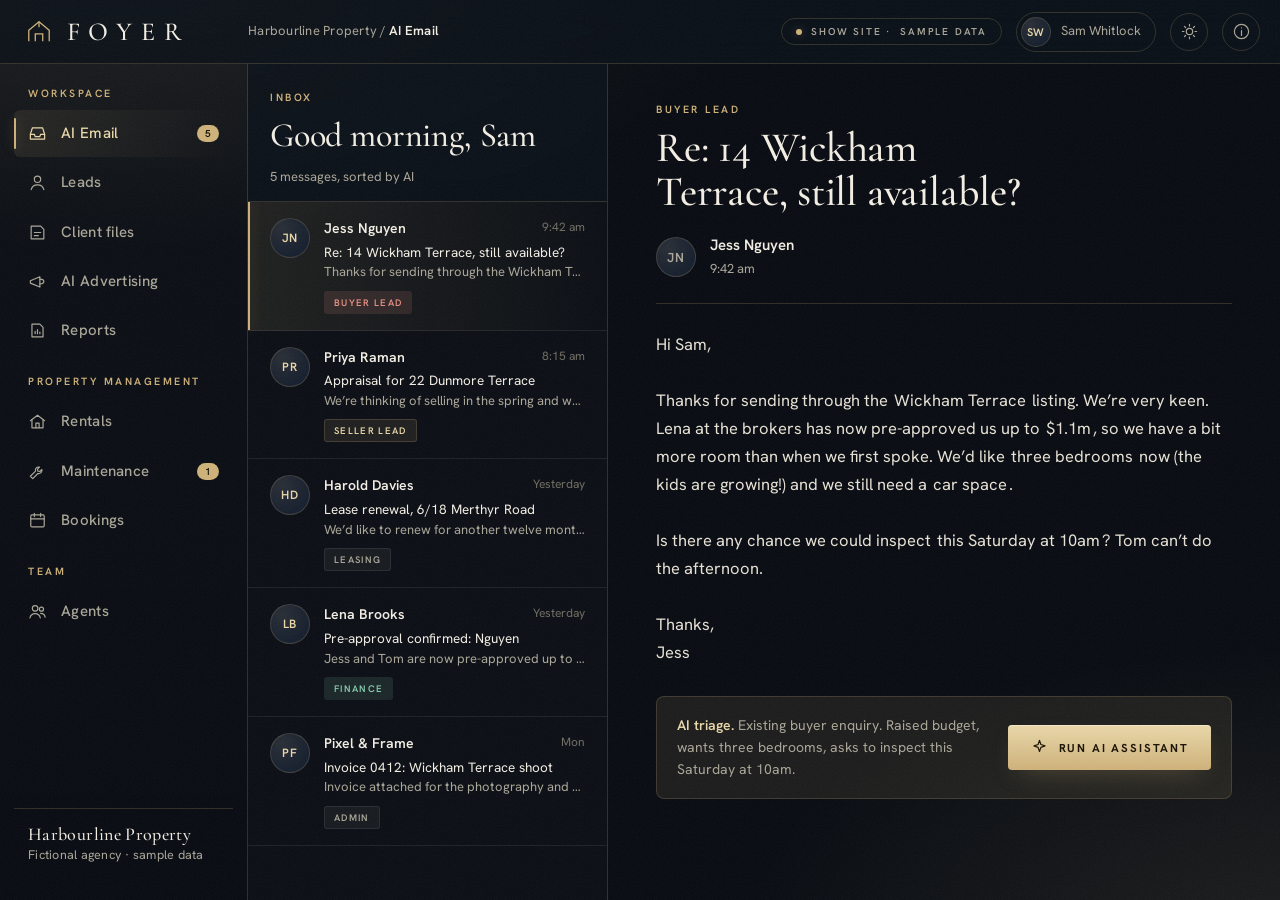
==== commit 5db1414b: "Foyer phases 2-4: scripted AI demo in every tool (leads scan, meeting briefing, portal performance, " ====
--- a/index.html
+++ b/index.html
@@ -50,6 +50,8 @@
 <script src="js/core.js"></script>
 <script src="js/email.js"></script>
 <script src="js/workspace.js"></script>
+<script src="js/reports.js"></script>
+<script src="js/rentals.js"></script>
 <script src="js/agents.js"></script>
 <script>F.initChrome();F.boot();</script>
 </body>
--- a/css/style.css
+++ b/css/style.css
@@ -305,3 +305,62 @@
   .pagehead h2{font-size:40px}
   .agrid>section{height:auto!important;max-height:460px}
 }
+
+/* ---- phases 2-4: scan rows, charts, reports, rentals, maintenance, bookings ---- */
+.scanrow{display:flex;justify-content:space-between;gap:12px;padding:10px 0;border-bottom:1px dashed var(--line-2);font-size:13.5px}
+.scanrow b{font:500 22px var(--display);color:var(--brass-2)}
+.sig{padding:11px 0;border-bottom:1px dashed var(--line-2);font-size:13.5px;opacity:0;transform:translateY(6px);transition:opacity .4s,transform .4s}.sig.on{opacity:1;transform:none}
+.sig q{color:var(--ink);quotes:"“" "”"}.sig small{display:block;margin-top:3px;color:var(--brass);font:600 9.5px var(--body);letter-spacing:.14em;text-transform:uppercase}
+.pts{white-space:pre-line;font-size:14px;line-height:1.7;min-height:90px}
+.mini{display:grid;grid-template-columns:96px 1fr;gap:12px;align-items:center;border:1px solid var(--line);border-radius:6px;padding:8px;margin-top:8px;opacity:0;transform:translateY(6px);transition:opacity .45s,transform .45s}
+.mini.on{opacity:1;transform:none}.mini .art{border-radius:4px;overflow:hidden;aspect-ratio:16/10}.mini .art svg{display:block;width:100%;height:100%}
+.mini b{display:block;font:500 18px/1.15 var(--display)}.mini span{color:var(--ink-2);font-size:12.5px}
+.tabbar{display:flex;gap:8px;margin-bottom:16px;flex-wrap:wrap}
+.tabbar button{border:1px solid var(--line);background:none;border-radius:999px;padding:9px 18px;font-size:13px;color:var(--ink-2);transition:all .2s}
+.tabbar button[aria-selected="true"]{background:var(--brass);color:var(--brass-ink);border-color:var(--brass);font-weight:600}
+.kpis{display:grid;grid-template-columns:repeat(4,minmax(0,1fr));gap:12px;margin:16px 0}
+.kpis div{border:1px solid var(--line);border-radius:6px;padding:12px 14px}.kpis b{display:block;font:500 34px/1 var(--display);color:var(--brass-2)}.kpis span{font-size:12px;color:var(--ink-2)}
+.chart{width:100%;height:auto;display:block}
+.chart text{fill:var(--ink-3);font:10px var(--body)}.chart .ax{stroke:var(--line-2)}.chart .ln1{stroke:var(--brass);fill:none;stroke-width:2}.chart .ln2{stroke:#8fb4e8;fill:none;stroke-width:2}
+.legend{display:flex;gap:18px;font-size:12px;color:var(--ink-2);margin:6px 0 2px}.legend i{display:inline-block;width:14px;height:3px;margin-right:7px;vertical-align:middle}
+.sheetdoc{background:linear-gradient(180deg,#faf6ec,#f3ecdc);color:#1a160e;border-radius:4px;padding:34px 38px;box-shadow:var(--shadow);position:relative}
+.sheetdoc .sh{display:flex;justify-content:space-between;gap:16px;border-bottom:1px solid rgba(120,92,40,.4);padding-bottom:16px;margin-bottom:18px}
+.sheetdoc h3{font-size:40px;line-height:1}.sheetdoc .eyebrow{color:#8d6b2c}.sheetdoc p,.sheetdoc li{font-size:14.5px;line-height:1.65;color:#3b3426}
+.sheetdoc .kpis div{border-color:rgba(120,92,40,.3)}.sheetdoc .kpis b{color:#6b4f1c}.sheetdoc .kpis span{color:#5c5648}
+.sheetdoc .art{border-radius:3px;overflow:hidden;aspect-ratio:16/5;margin-bottom:18px}.sheetdoc .art svg{display:block;width:100%;height:100%}
+.sheetdoc .chart text{fill:#7a7160}.sheetdoc .chart .ax{stroke:rgba(0,0,0,.1)}
+.sheetdoc q{display:block;font:italic 500 19px/1.3 var(--display);color:#2b241a;padding:6px 0;quotes:"“" "”"}
+.sheetdoc h4{font:600 10px var(--body);letter-spacing:.2em;text-transform:uppercase;color:#8d6b2c;margin:20px 0 8px}
+.sheetdoc .draftmark{position:absolute;right:22px;top:-11px;background:#faf6ec;font:700 10px var(--body);letter-spacing:.2em;text-transform:uppercase;color:#a8631b;border:1px solid #a8631b;padding:4px 10px;border-radius:2px;opacity:0;transition:opacity .5s}.sheetdoc.fresh .draftmark{opacity:1}
+.sheetdoc .changed{animation:flashL 2.4s var(--ease)}@keyframes flashL{0%,35%{background:rgba(31,122,90,.18)}100%{background:transparent}}
+.split2{display:grid;grid-template-columns:320px minmax(0,1fr);gap:24px;align-items:start}
+@media(max-width:1000px){.split2{grid-template-columns:1fr}.kpis{grid-template-columns:repeat(2,minmax(0,1fr))}}
+.rl{display:grid;gap:10px}
+.rl button{all:unset;box-sizing:border-box;display:grid;grid-template-columns:1fr auto;gap:2px 12px;padding:14px 16px;border:1px solid var(--line);border-radius:8px;background:linear-gradient(180deg,var(--surface-2),var(--surface));cursor:pointer;transition:border-color .2s}
+.rl button:focus-visible{outline:2px solid var(--brass);outline-offset:2px}
+.rl button[aria-pressed="true"]{border-color:var(--brass);box-shadow:0 14px 34px -22px var(--brass-glow)}
+.rl b{font-weight:600;font-size:14px}.rl span{color:var(--ink-2);font-size:12.5px}.rl .rt{text-align:right;color:var(--brass-2);font:500 18px var(--display);grid-row:1/3;grid-column:2;align-self:center}
+.detail{padding:30px 32px}
+.detail h3{font-size:42px;line-height:1.05;margin:8px 0 18px}
+.urg{height:6px;background:var(--line-2);border-radius:99px;overflow:hidden;margin:10px 0}.urg i{display:block;height:100%;width:0;background:linear-gradient(90deg,var(--warn),var(--hot));transition:width 1s var(--ease)}
+.trad{display:grid;grid-template-columns:1fr auto;gap:2px 12px;border:1px solid var(--line);border-radius:6px;padding:10px 12px;margin-top:8px;opacity:0;transform:translateY(6px);transition:opacity .45s,transform .45s}.trad.on{opacity:1;transform:none}.trad.pick{border-color:var(--brass);background:var(--brass-soft)}
+.trad b{font-weight:600;font-size:14px}.trad span{color:var(--ink-2);font-size:12.5px}.trad .rt{grid-row:1/3;grid-column:2;align-self:center;text-align:right}
+.cal{display:grid;grid-template-columns:repeat(5,minmax(0,1fr));gap:12px}
+@media(max-width:1100px){.cal{grid-template-columns:repeat(2,minmax(0,1fr))}}@media(max-width:600px){.cal{grid-template-columns:1fr}}
+.day{padding:14px 14px 16px;min-height:260px}.day h4{font-size:24px;margin-bottom:2px}.day .eyebrow{display:block;margin-bottom:10px}
+.ev{border-left:2px solid var(--brass);padding:7px 10px;margin-top:8px;background:var(--brass-soft);border-radius:0 4px 4px 0;font-size:13px}
+.ev small{display:block;color:var(--ink-2);font-size:11.5px}.ev b{font-weight:600}.ev.fresh{animation:up .8s var(--ease);border-color:var(--good);background:var(--good-soft)}
+.slots{display:flex;flex-wrap:wrap;gap:6px}.slot{padding:6px 10px;border:1px solid var(--line);border-radius:4px;font-size:12.5px;opacity:0;transition:opacity .35s}.slot.on{opacity:1}.slot.busy{text-decoration:line-through;color:var(--ink-3)}.slot.pick{background:var(--brass);color:var(--brass-ink);border-color:var(--brass);font-weight:700}
+
+/* reflow to available width (matters when the drawer is open) */
+.pad{container-type:inline-size}
+.cal{grid-template-columns:repeat(auto-fill,minmax(190px,1fr))}
+@container (max-width:900px){
+  .split2{grid-template-columns:1fr}.rl{grid-template-columns:repeat(auto-fit,minmax(230px,1fr))}
+  .ads{grid-template-columns:1fr}.ls{grid-template-columns:repeat(3,minmax(0,1fr))}.ls .tx b{font-size:18px}
+  .clients{grid-template-columns:1fr}.cl{grid-template-columns:repeat(auto-fit,minmax(210px,1fr))}
+  .kpis{grid-template-columns:repeat(2,minmax(0,1fr))}.fields{grid-template-columns:1fr}.fields>div{border-right:0}
+  .stats{grid-template-columns:1fr 1fr 1fr}.stat b{font-size:42px}
+  .sheetdoc{padding:26px 22px}.sheetdoc h3{font-size:34px}.detail{padding:24px 22px}.file{padding:24px 22px}
+}
+@container (max-width:600px){.ls{grid-template-columns:1fr}.stats{grid-template-columns:1fr}.sheetdoc .sh{flex-direction:column}}
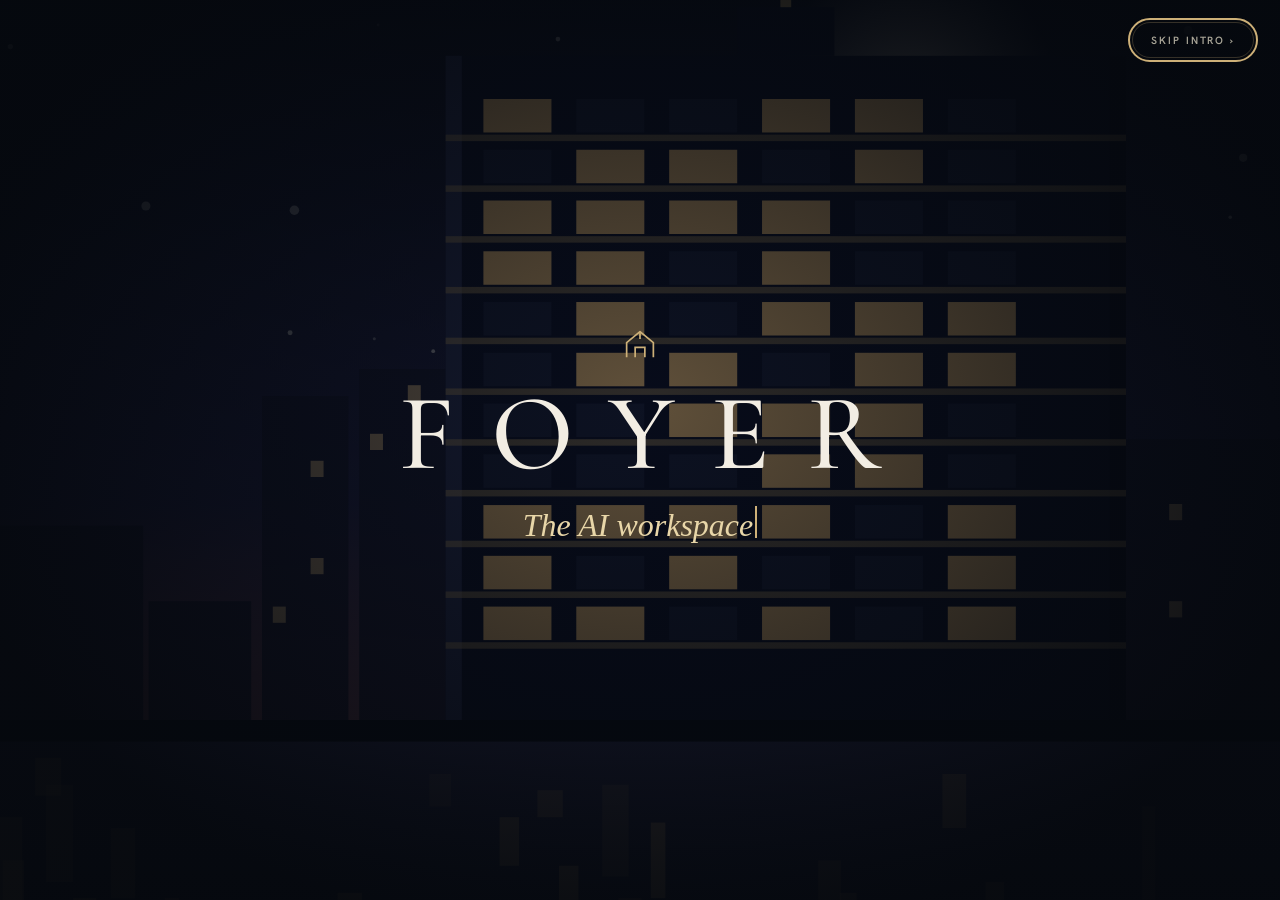
==== commit 67567eb6: "Add autoplay intro: wordmark, tagline and a self-running email demo; skippable, once per visit, repl" ====
--- a/index.html
+++ b/index.html
@@ -40,6 +40,7 @@
     <p>Foyer is a design concept for an AI workspace for luxury real estate agents. It is a show site: every animation is scripted on invented sample data. Nothing is read, searched, saved or sent, and no real client, property or portal data appears.</p>
     <p>Try the email demo first: an enquiry arrives, the assistant finds the earlier conversation, updates the client file and drafts a reply for the agent to approve.</p>
     <p>Built as a portfolio piece by Ronan1111341. <a href="https://github.com/Ronan1111341/discovery-copilot">Source on GitHub</a> · <a href="discovery.html">Earlier prototype: Discovery Copilot</a> (analyses interview notes with Claude, using your own API key).</p>
+    <p><button class="btn ghost sm" id="replayIntro" type="button">Replay the intro</button></p>
     <p style="font-size:13px">© 2026 Ronan1111341. All rights reserved.</p>
   </div>
 </dialog>
@@ -53,6 +54,7 @@
 <script src="js/reports.js"></script>
 <script src="js/rentals.js"></script>
 <script src="js/agents.js"></script>
-<script>F.initChrome();F.boot();</script>
+<script src="js/intro.js"></script>
+<script>F.initChrome();F.boot();F.intro.init();</script>
 </body>
 </html>
--- a/css/style.css
+++ b/css/style.css
@@ -364,3 +364,32 @@
   .sheetdoc{padding:26px 22px}.sheetdoc h3{font-size:34px}.detail{padding:24px 22px}.file{padding:24px 22px}
 }
 @container (max-width:600px){.ls{grid-template-columns:1fr}.stats{grid-template-columns:1fr}.sheetdoc .sh{flex-direction:column}}
+
+/* ---- animated intro (autoplays once per visit, skippable) ---- */
+.intro{--ink:#f2ede3;--ink-2:#a9a597;--brass:#cdb078;--brass-2:#e8d6a8;--brass-ink:#1a1305;--line:rgba(205,176,120,.24);--good:#86c9ab;
+  position:fixed;inset:0;z-index:400;background:#05080d;color:var(--ink);opacity:0;transition:opacity .7s;display:grid;place-items:center;overflow:hidden}
+.intro.show{opacity:1}.intro.out{opacity:0;transition:opacity .8s}
+.intro .bg{position:absolute;inset:0;opacity:.55;animation:kb 18s linear forwards}.intro .bg svg{display:block;width:100%;height:100%}
+@keyframes kb{from{transform:scale(1.04)}to{transform:scale(1.2)}}
+.intro .vig{position:absolute;inset:0;background:radial-gradient(ellipse at 50% 45%,rgba(5,8,13,.3),rgba(5,8,13,.93) 78%)}
+.intro .skip2{position:absolute;top:22px;right:26px;z-index:3;background:transparent;border:1px solid var(--line);color:var(--ink-2);border-radius:999px;padding:10px 18px;font:600 10.5px var(--body);letter-spacing:.18em;text-transform:uppercase;transition:color .2s,border-color .2s}
+.intro .skip2:hover{color:var(--brass-2);border-color:var(--brass)}
+.intro .istage{position:relative;z-index:2;display:flex;flex-direction:column;align-items:center;gap:18px;padding:24px;text-align:center;width:100%;max-width:760px}
+.intro .mark{width:34px;height:34px;color:var(--brass);opacity:0;transition:opacity 1s}.intro .mark.on{opacity:1}
+.intro .wm{font:500 clamp(54px,10vw,108px)/1 var(--display);letter-spacing:.34em;padding-left:.34em;text-transform:uppercase;opacity:0;transform:translateY(12px);transition:opacity 1.2s var(--ease),transform 1.2s var(--ease);margin:0}
+.intro .wm.on{opacity:1;transform:none}
+.intro .tag{font:italic 500 clamp(20px,2.8vw,32px)/1.2 var(--display);color:var(--brass-2);min-height:1.3em;margin:0}
+.intro .win{display:grid;grid-template-rows:0fr;transition:grid-template-rows 1s var(--ease);width:min(660px,92vw);margin-top:6px}
+.intro .win.open{grid-template-rows:1fr}.intro .win>div{overflow:hidden}
+.intro .panel2{text-align:left;border:1px solid var(--line);border-radius:10px;background:rgba(11,17,26,.8);backdrop-filter:blur(14px);box-shadow:0 40px 80px -30px #000}
+.intro .ph{padding:14px 20px;border-bottom:1px solid var(--line);font-size:12.5px;color:var(--ink-2);display:flex;justify-content:space-between;gap:12px;letter-spacing:.02em}.intro .ph b{color:var(--ink);font-weight:600}
+.intro .rows{padding:6px 20px 10px}
+.intro .irow{display:grid;grid-template-columns:22px 1fr;gap:14px;padding:11px 0;border-bottom:1px dashed rgba(255,255,255,.08);opacity:.25;transition:opacity .5s}.intro .irow:last-child{border:0}.intro .irow.on{opacity:1}
+.intro .idot{width:20px;height:20px;border-radius:50%;border:1.5px solid var(--line);display:grid;place-items:center;font-size:11px;color:var(--brass-ink);margin-top:1px}
+.intro .irow.act .idot{border-color:var(--brass);border-top-color:transparent;animation:spin .8s linear infinite}
+.intro .irow.ok .idot{background:var(--brass);border-color:var(--brass)}
+.intro .irow b{display:block;font-weight:600;font-size:14.5px}.intro .irow span.dt{display:block;color:var(--ink-2);font-size:13px;min-height:1.2em;margin-top:2px}
+.intro .irow .hl{color:var(--brass-2)}
+.intro .final{font:500 clamp(30px,4.4vw,52px)/1.1 var(--display);margin:0;opacity:0;transform:translateY(10px);transition:opacity .9s var(--ease),transform .9s var(--ease);position:absolute;left:0;right:0;top:50%;translate:0 -50%}
+.intro .final.on{opacity:1;transform:none}.intro .istage.dim>*:not(.final){opacity:.07;transition:opacity .8s}
+@media(max-width:600px){.intro .skip2{top:14px;right:14px}.intro .ph span:last-child{display:none}}
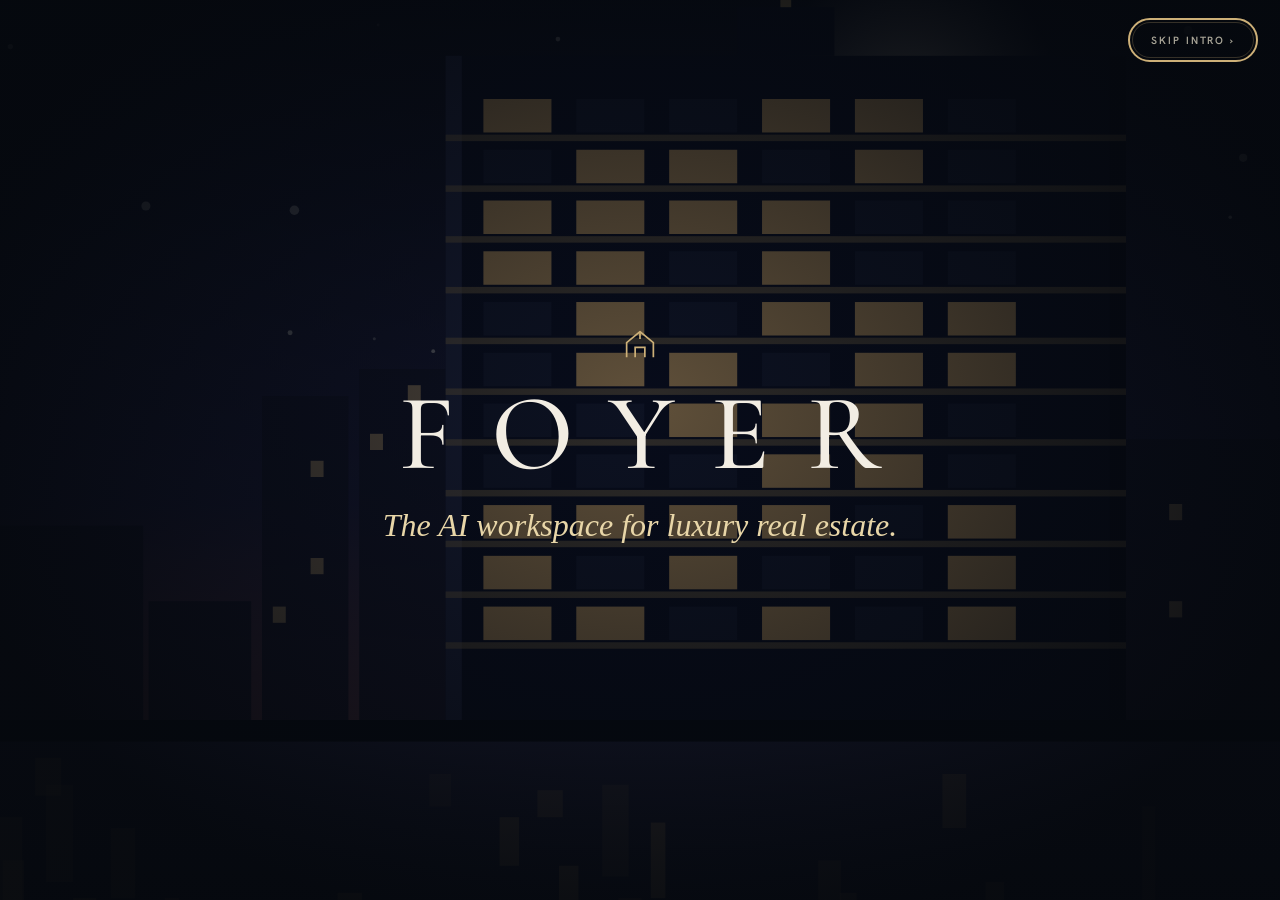
==== commit a73858d8: "Add guided tour: spotlight walkthrough of every tool with Try it now shortcuts; offered once after t" ====
--- a/index.html
+++ b/index.html
@@ -22,6 +22,7 @@
     <div class="crumb" id="crumb"></div>
     <span class="pill"><i aria-hidden="true"></i><span class="long">Show site ·</span> sample data</span>
     <div class="me" title="Signed in as Sam Whitlock (fictional)"><span class="av" aria-hidden="true">SW</span><span style="padding-right:8px">Sam Whitlock</span></div>
+    <button class="btn ghost sm" id="tourBtn" type="button">Take the tour</button>
     <button class="icon-btn" id="theme" type="button" aria-label="Switch light and dark theme"><svg class="i" viewBox="0 0 24 24" aria-hidden="true"><circle cx="12" cy="12" r="4"/><path d="M12 3v2M12 19v2M3 12h2M19 12h2M5.6 5.6l1.4 1.4M17 17l1.4 1.4M5.6 18.4L7 17M17 7l1.4-1.4"/></svg></button>
     <button class="icon-btn" id="about" type="button" aria-label="About this demo"><svg class="i" viewBox="0 0 24 24" aria-hidden="true"><circle cx="12" cy="12" r="9"/><path d="M12 11v6M12 7.500v.01"/></svg></button>
   </header>
@@ -40,7 +41,7 @@
     <p>Foyer is a design concept for an AI workspace for luxury real estate agents. It is a show site: every animation is scripted on invented sample data. Nothing is read, searched, saved or sent, and no real client, property or portal data appears.</p>
     <p>Try the email demo first: an enquiry arrives, the assistant finds the earlier conversation, updates the client file and drafts a reply for the agent to approve.</p>
     <p>Built as a portfolio piece by Ronan1111341. <a href="https://github.com/Ronan1111341/discovery-copilot">Source on GitHub</a> · <a href="discovery.html">Earlier prototype: Discovery Copilot</a> (analyses interview notes with Claude, using your own API key).</p>
-    <p><button class="btn ghost sm" id="replayIntro" type="button">Replay the intro</button></p>
+    <p style="display:flex;gap:10px;flex-wrap:wrap"><button class="btn ghost sm" id="startTour" type="button">Take the tour</button><button class="btn ghost sm" id="replayIntro" type="button">Replay the intro</button></p>
     <p style="font-size:13px">© 2026 Ronan1111341. All rights reserved.</p>
   </div>
 </dialog>
@@ -55,6 +56,7 @@
 <script src="js/rentals.js"></script>
 <script src="js/agents.js"></script>
 <script src="js/intro.js"></script>
-<script>F.initChrome();F.boot();F.intro.init();</script>
+<script src="js/tour.js"></script>
+<script>F.initChrome();F.boot();F.tour.init();F.intro.init();</script>
 </body>
 </html>
--- a/css/style.css
+++ b/css/style.css
@@ -315,7 +315,7 @@
 .mini{display:grid;grid-template-columns:96px 1fr;gap:12px;align-items:center;border:1px solid var(--line);border-radius:6px;padding:8px;margin-top:8px;opacity:0;transform:translateY(6px);transition:opacity .45s,transform .45s}
 .mini.on{opacity:1;transform:none}.mini .art{border-radius:4px;overflow:hidden;aspect-ratio:16/10}.mini .art svg{display:block;width:100%;height:100%}
 .mini b{display:block;font:500 18px/1.15 var(--display)}.mini span{color:var(--ink-2);font-size:12.5px}
-.tabbar{display:flex;gap:8px;margin-bottom:16px;flex-wrap:wrap}
+.tabbar{display:flex;gap:8px;margin-bottom:16px;flex-wrap:wrap;width:fit-content;max-width:100%}
 .tabbar button{border:1px solid var(--line);background:none;border-radius:999px;padding:9px 18px;font-size:13px;color:var(--ink-2);transition:all .2s}
 .tabbar button[aria-selected="true"]{background:var(--brass);color:var(--brass-ink);border-color:var(--brass);font-weight:600}
 .kpis{display:grid;grid-template-columns:repeat(4,minmax(0,1fr));gap:12px;margin:16px 0}
@@ -393,3 +393,18 @@
 .intro .final{font:500 clamp(30px,4.4vw,52px)/1.1 var(--display);margin:0;opacity:0;transform:translateY(10px);transition:opacity .9s var(--ease),transform .9s var(--ease);position:absolute;left:0;right:0;top:50%;translate:0 -50%}
 .intro .final.on{opacity:1;transform:none}.intro .istage.dim>*:not(.final){opacity:.07;transition:opacity .8s}
 @media(max-width:600px){.intro .skip2{top:14px;right:14px}.intro .ph span:last-child{display:none}}
+
+/* ---- guided tour ---- */
+.tour-bg{position:fixed;inset:0;z-index:350}
+.tour-spot{position:fixed;border-radius:12px;box-shadow:0 0 0 9999px rgba(3,6,10,.72),0 0 0 2px var(--brass),0 0 34px var(--brass-glow);transition:top .5s var(--ease),left .5s var(--ease),width .5s var(--ease),height .5s var(--ease),opacity .3s;pointer-events:none}
+.tour-card{position:fixed;z-index:351;width:min(370px,calc(100vw - 24px));background:var(--surface);color:var(--ink);border:1px solid var(--brass);border-radius:10px;padding:22px 24px 18px;box-shadow:var(--shadow);transition:top .5s var(--ease),left .5s var(--ease),opacity .3s}
+.tour-card h3{font-size:30px;line-height:1.05;margin:8px 0 10px}
+.tour-card p{color:var(--ink-2);font-size:14.5px;line-height:1.6}
+.tour-card .dots{display:flex;gap:5px;margin:16px 0 14px}.tour-card .dots i{height:3px;flex:1;background:var(--line-2);border-radius:2px;transition:background .3s}.tour-card .dots i.on{background:var(--brass)}
+.tour-card .btns{display:flex;gap:8px;align-items:center;flex-wrap:wrap}
+.tour-card .btns .sp{flex:1}
+.tour-card .lnk{background:none;border:0;color:var(--ink-3);font-size:12.5px;letter-spacing:.04em;padding:6px 2px}.tour-card .lnk:hover{color:var(--brass-2)}
+.tour-card .try{margin-top:12px;display:inline-flex}
+.tour-offer{position:fixed;right:22px;bottom:22px;z-index:300;width:min(340px,calc(100vw - 32px));background:var(--surface);border:1px solid var(--brass);border-radius:10px;padding:18px 20px;box-shadow:var(--shadow);animation:up .7s var(--ease)}
+.tour-offer h4{font-size:24px;margin:4px 0 6px}.tour-offer p{color:var(--ink-2);font-size:13.5px}.tour-offer .btns{display:flex;gap:8px;margin-top:14px;align-items:center}
+@media(max-width:900px){.tour-offer{right:12px;left:12px;bottom:74px;width:auto}#tourBtn{display:none}}
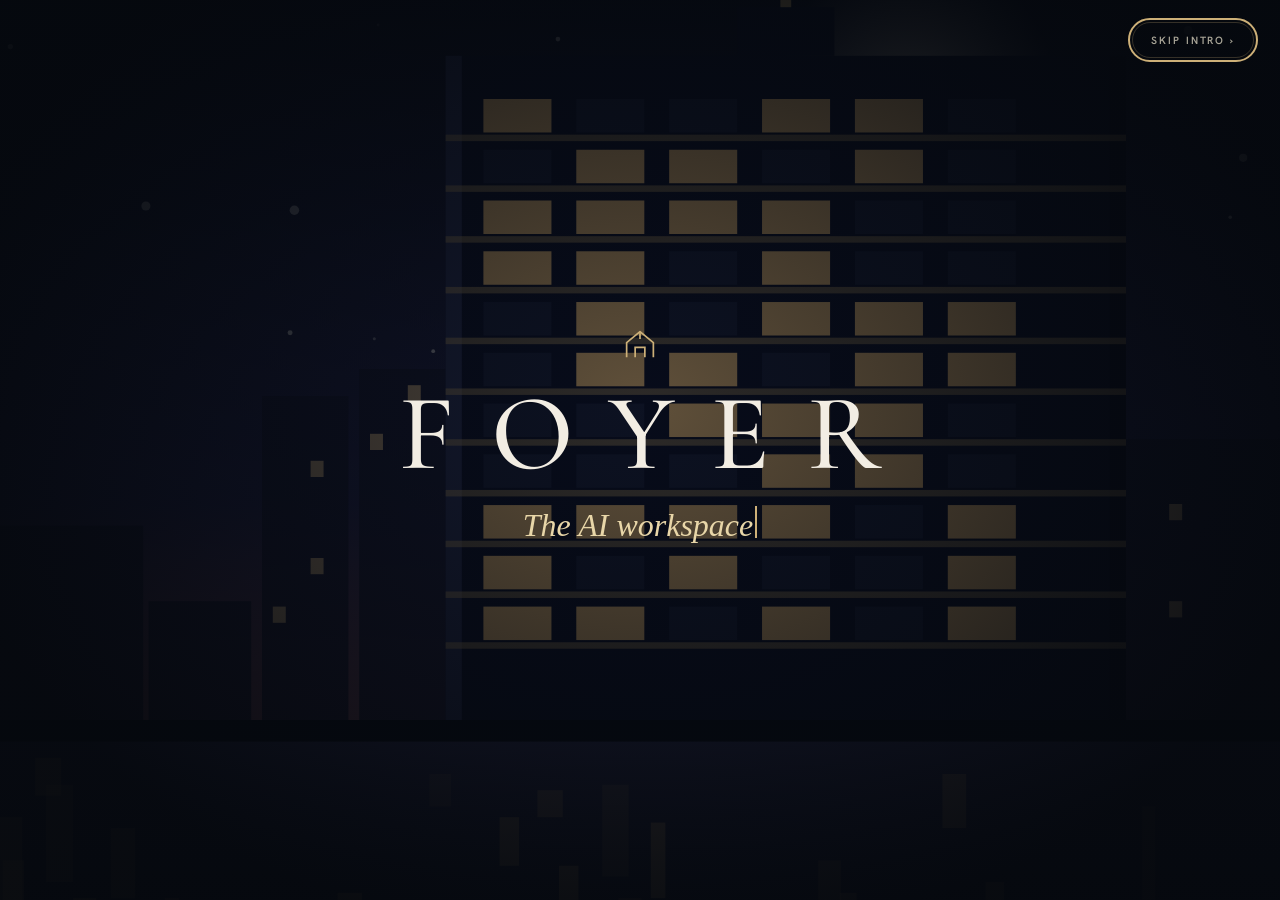
==== commit b782b21d: "Make the logo a home button that replays the intro Co-Authored-By: Claude Sonnet 5.5 <noreply@anthro" ====
--- a/index.html
+++ b/index.html
@@ -15,10 +15,10 @@
 <a class="skip" href="#main">Skip to main content</a>
 <div class="app">
   <header class="top">
-    <div class="brand">
+    <button class="brand" id="home" type="button" aria-label="Foyer home: replay the intro" title="Home: replay the intro">
       <svg viewBox="0 0 28 28" fill="none" aria-hidden="true"><path d="M3 24V12L14 3l11 9v12" stroke="currentColor" stroke-width="1.4" stroke-linejoin="round"/><path d="M10 24v-8h8v8" stroke="currentColor" stroke-width="1.4"/><path d="M14 3v6" stroke="currentColor" stroke-width="1.4"/></svg>
       <b>Foyer</b>
-    </div>
+    </button>
     <div class="crumb" id="crumb"></div>
     <span class="pill"><i aria-hidden="true"></i><span class="long">Show site ·</span> sample data</span>
     <div class="me" title="Signed in as Sam Whitlock (fictional)"><span class="av" aria-hidden="true">SW</span><span style="padding-right:8px">Sam Whitlock</span></div>
--- a/css/style.css
+++ b/css/style.css
@@ -41,7 +41,8 @@
 /* shell */
 .app{height:100%;display:grid;grid-template-columns:248px minmax(0,1fr);grid-template-rows:64px 1fr;position:relative;z-index:1}
 .top{grid-column:1/3;display:flex;align-items:center;gap:14px;padding:0 20px 0 26px;border-bottom:1px solid var(--line);background:var(--glass);backdrop-filter:blur(14px)}
-.brand{display:flex;align-items:center;gap:12px;width:208px}
+.brand{display:flex;align-items:center;gap:12px;width:208px;background:none;border:0;padding:0;color:inherit;cursor:pointer;text-align:left;transition:opacity .2s}
+.brand:hover b{color:var(--brass-2)}.brand:hover svg{filter:drop-shadow(0 0 8px var(--brass-glow))}
 .brand svg{width:26px;height:26px;color:var(--brass)}
 .brand b{font:500 26px var(--display);letter-spacing:.34em;text-transform:uppercase;padding-left:.1em}
 .crumb{color:var(--ink-2);font-size:13px;flex:1;min-width:0;white-space:nowrap;overflow:hidden;text-overflow:ellipsis;letter-spacing:.02em}
@@ -394,17 +395,39 @@
 .intro .final.on{opacity:1;transform:none}.intro .istage.dim>*:not(.final){opacity:.07;transition:opacity .8s}
 @media(max-width:600px){.intro .skip2{top:14px;right:14px}.intro .ph span:last-child{display:none}}
 
-/* ---- guided tour ---- */
-.tour-bg{position:fixed;inset:0;z-index:350}
-.tour-spot{position:fixed;border-radius:12px;box-shadow:0 0 0 9999px rgba(3,6,10,.72),0 0 0 2px var(--brass),0 0 34px var(--brass-glow);transition:top .5s var(--ease),left .5s var(--ease),width .5s var(--ease),height .5s var(--ease),opacity .3s;pointer-events:none}
-.tour-card{position:fixed;z-index:351;width:min(370px,calc(100vw - 24px));background:var(--surface);color:var(--ink);border:1px solid var(--brass);border-radius:10px;padding:22px 24px 18px;box-shadow:var(--shadow);transition:top .5s var(--ease),left .5s var(--ease),opacity .3s}
-.tour-card h3{font-size:30px;line-height:1.05;margin:8px 0 10px}
-.tour-card p{color:var(--ink-2);font-size:14.5px;line-height:1.6}
-.tour-card .dots{display:flex;gap:5px;margin:16px 0 14px}.tour-card .dots i{height:3px;flex:1;background:var(--line-2);border-radius:2px;transition:background .3s}.tour-card .dots i.on{background:var(--brass)}
-.tour-card .btns{display:flex;gap:8px;align-items:center;flex-wrap:wrap}
-.tour-card .btns .sp{flex:1}
-.tour-card .lnk{background:none;border:0;color:var(--ink-3);font-size:12.5px;letter-spacing:.04em;padding:6px 2px}.tour-card .lnk:hover{color:var(--brass-2)}
-.tour-card .try{margin-top:12px;display:inline-flex}
-.tour-offer{position:fixed;right:22px;bottom:22px;z-index:300;width:min(340px,calc(100vw - 32px));background:var(--surface);border:1px solid var(--brass);border-radius:10px;padding:18px 20px;box-shadow:var(--shadow);animation:up .7s var(--ease)}
-.tour-offer h4{font-size:24px;margin:4px 0 6px}.tour-offer p{color:var(--ink-2);font-size:13.5px}.tour-offer .btns{display:flex;gap:8px;margin-top:14px;align-items:center}
-@media(max-width:900px){.tour-offer{right:12px;left:12px;bottom:74px;width:auto}#tourBtn{display:none}}
+/* ---- guided tour: one pop-up per tool ---- */
+.tour-bg{position:fixed;inset:0;z-index:350;background:rgba(3,6,10,.62);backdrop-filter:blur(3px);animation:fadeIn .4s}
+@keyframes fadeIn{from{opacity:0}}
+.tour-wrap{position:fixed;inset:0;z-index:351;display:grid;place-items:center;padding:16px;pointer-events:none}
+.tcard{pointer-events:auto;position:relative;width:min(780px,100%);max-height:calc(100vh - 32px);display:flex;flex-direction:column;background:var(--surface);color:var(--ink);border:1px solid var(--brass);border-radius:12px;box-shadow:0 50px 100px -30px #000,0 0 0 1px var(--brass-soft);overflow:hidden;animation:tin .55s var(--ease)}
+@keyframes tin{from{opacity:0;transform:translateY(18px) scale(.985)}}
+.tart{position:relative;height:132px;flex:none;overflow:hidden;border-bottom:1px solid var(--line)}
+.tart .a{position:absolute;inset:0;transition:opacity .45s}.tart svg{display:block;width:100%;height:100%}
+.tart::after{content:"";position:absolute;inset:0;background:linear-gradient(180deg,rgba(7,11,17,.15),var(--surface))}
+.tart .num2{position:absolute;left:36px;bottom:10px;z-index:2;font:500 64px/1 var(--display);color:var(--brass-2);opacity:.95;text-shadow:0 2px 20px rgba(0,0,0,.6)}
+.tcard .tx{position:absolute;right:14px;top:14px;z-index:3;width:34px;height:34px;border-radius:50%;border:1px solid var(--line);background:rgba(7,11,17,.5);color:var(--ink-2);display:grid;place-items:center;backdrop-filter:blur(6px)}
+.tcard .tx:hover{color:var(--brass-2);border-color:var(--brass)}
+.tbody{padding:8px 36px 4px;overflow:auto;flex:1;transition:opacity .18s,transform .18s}.tbody.swap{opacity:0;transform:translateY(8px)}
+.tbody h3{font-size:clamp(34px,5vw,46px);line-height:1.02;margin:8px 0 12px}
+.tbody .what{font-size:16.5px;line-height:1.65;color:var(--ink);max-width:62ch}
+.tcols{display:grid;grid-template-columns:1fr 1fr;gap:28px;margin:22px 0 14px;padding-top:20px;border-top:1px solid var(--line)}
+.tcols h4{font:600 10px var(--body);letter-spacing:.2em;text-transform:uppercase;color:var(--brass);margin-bottom:10px}
+.tcols ul{list-style:none;margin:0;padding:0;display:grid;gap:9px}
+.tcols li{position:relative;padding-left:22px;font-size:14px;line-height:1.5;color:var(--ink-2)}
+.tcols li::before{content:"";position:absolute;left:3px;top:.55em;width:8px;height:4px;border-left:1.5px solid var(--brass);border-bottom:1.5px solid var(--brass);transform:rotate(-45deg)}
+.tcols p{font-size:14px;line-height:1.6;color:var(--ink-2)}
+.tchips{display:flex;flex-wrap:wrap;gap:6px;margin-top:12px}
+.tchips span{font:600 9.5px var(--body);letter-spacing:.1em;text-transform:uppercase;padding:5px 9px;border:1px solid var(--line);border-radius:3px;color:var(--brass-2);background:var(--brass-soft)}
+.tlinks{display:grid;gap:8px;margin-top:6px}.tlinks a{color:var(--brass-2);font-size:14px;text-underline-offset:3px}
+.tfoot{display:flex;align-items:center;justify-content:space-between;gap:14px;flex-wrap:wrap;padding:14px 36px 20px;border-top:1px solid var(--line-2);background:var(--surface)}
+.tdots{display:flex;gap:6px;align-items:center}.tdots button{width:8px;height:8px;border-radius:50%;border:0;padding:0;background:var(--line-2);transition:background .3s,transform .3s}
+.tdots button.on{background:var(--brass)}.tdots button.cur{transform:scale(1.5)}
+.tbtns{display:flex;gap:8px;align-items:center;flex-wrap:wrap}
+.tour-offer{position:fixed;right:22px;bottom:22px;z-index:300;width:min(350px,calc(100vw - 32px));background:var(--surface);border:1px solid var(--brass);border-radius:10px;padding:18px 20px;box-shadow:var(--shadow);animation:up .7s var(--ease)}
+.tour-offer h4{font-size:26px;margin:4px 0 6px}.tour-offer p{color:var(--ink-2);font-size:13.5px}.tour-offer .btns{display:flex;gap:8px;margin-top:14px;align-items:center}
+@media(max-width:720px){.tcols{grid-template-columns:1fr;gap:20px}.tbody,.tfoot{padding-left:20px;padding-right:20px}.tart{height:96px}.tart .num2{left:20px;font-size:48px}.tour-offer{right:12px;left:12px;bottom:74px;width:auto}#tourBtn{display:none}.tdots{display:none}.tfoot{justify-content:flex-end}}
+
+/* lining figures in the serif so addresses and numbers read correctly */
+h1,h2,h3,h4,.brand b,.stat b,.tile b,.kpis b,.score b,.val,.scanrow b,.tart .num2,.rl .rt,.sale b,.sale .pr,.oh b,.ls b,.cl b,.final,.intro .wm,.intro .tag{font-variant-numeric:lining-nums;font-feature-settings:"lnum" 1}
+.tbody{min-height:330px}
+@media(max-width:720px){.tbody{min-height:0}}
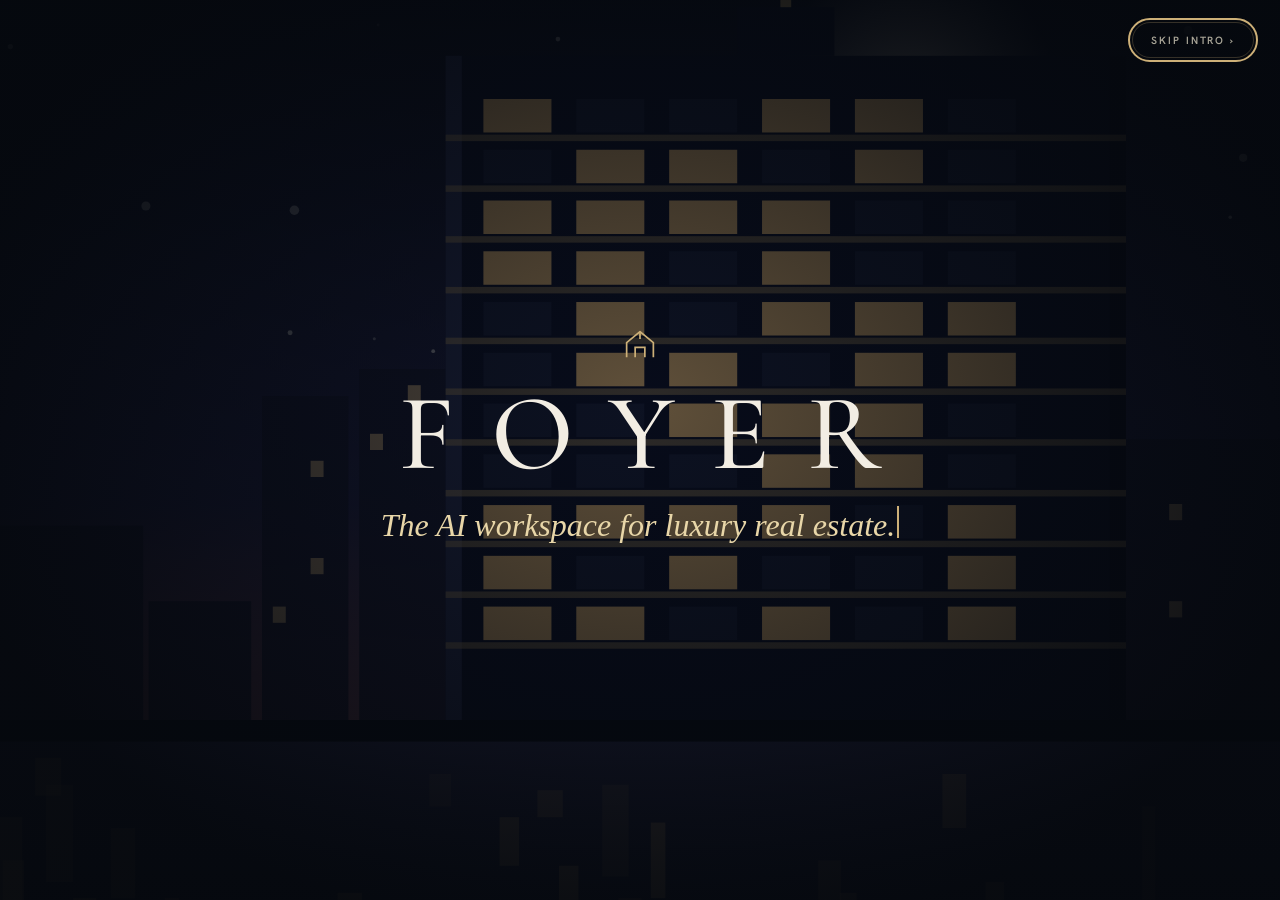
==== commit 1c00ed60: "Tour v4: pop-up brief per tool, then a choreographed walkthrough on the real page (press buttons, li" ====
--- a/index.html
+++ b/index.html
@@ -29,12 +29,12 @@
   <nav class="side" id="nav" aria-label="Workspace"></nav>
   <main class="main" id="main" tabindex="-1">
     <div id="views"></div>
-    <aside class="drawer" id="drawer" aria-label="AI assistant">
+  </main>
+</div>
+<aside class="drawer" id="drawer" aria-label="AI assistant">
       <header><h3 id="drTitle">Assistant</h3><button class="icon-btn" id="closeDrawer" type="button" aria-label="Close assistant"><svg class="i" viewBox="0 0 24 24" aria-hidden="true"><path d="M6 6l12 12M18 6L6 18"/></svg></button></header>
       <div class="scroll" id="drStages"></div>
     </aside>
-  </main>
-</div>
 <dialog id="dlg" aria-labelledby="dlgT">
   <div class="dh"><h3 id="dlgT">About this show site</h3><button class="icon-btn" id="dlgX" type="button" aria-label="Close"><svg class="i" viewBox="0 0 24 24" aria-hidden="true"><path d="M6 6l12 12M18 6L6 18"/></svg></button></div>
   <div class="db">
--- a/css/style.css
+++ b/css/style.css
@@ -112,7 +112,7 @@
 .triage p{color:var(--ink-2);font-size:14px;flex:1;min-width:220px}.triage p b{color:var(--brass-2);font-weight:600}
 
 /* drawer + demo engine */
-.drawer{position:absolute;right:0;top:0;bottom:0;width:min(460px,100%);background:var(--glass);backdrop-filter:blur(22px);border-left:1px solid var(--brass);box-shadow:var(--shadow);transform:translateX(104%);visibility:hidden;transition:transform .55s var(--ease),visibility 0s .55s;display:flex;flex-direction:column;z-index:6}
+.drawer{position:fixed;right:0;top:64px;bottom:0;width:min(460px,100%);background:var(--glass);backdrop-filter:blur(22px);border-left:1px solid var(--brass);box-shadow:var(--shadow);transform:translateX(104%);visibility:hidden;transition:transform .55s var(--ease),visibility 0s .55s;display:flex;flex-direction:column;z-index:60}
 .drawer.open{transform:none;visibility:visible;transition-delay:0s}
 .drawer header{display:flex;align-items:center;justify-content:space-between;gap:12px;padding:22px 24px 18px;border-bottom:1px solid var(--line)}
 .drawer header h3{font-size:28px;line-height:1.1}
@@ -290,7 +290,7 @@
   .reader{position:absolute;inset:0;background:var(--bg);transform:translateX(100%);transition:transform .45s var(--ease);padding:22px 20px 40px;visibility:hidden}
   .inbox.reading .reader{transform:none;visibility:visible}.reader .back{display:inline-flex;margin-bottom:14px}
   .msg h3{font-size:32px}
-  .drawer{width:100%}
+  .drawer{width:100%;top:58px;bottom:64px}
 }
 @media(prefers-reduced-motion:reduce){*,*::before,*::after{animation:none!important;transition:none!important}}
 
@@ -395,19 +395,21 @@
 .intro .final.on{opacity:1;transform:none}.intro .istage.dim>*:not(.final){opacity:.07;transition:opacity .8s}
 @media(max-width:600px){.intro .skip2{top:14px;right:14px}.intro .ph span:last-child{display:none}}
 
-/* ---- guided tour: one pop-up per tool ---- */
+/* ---- guided tour v4: popup per tool, then a choreographed walkthrough on the real page ---- */
+.drawer.centered{z-index:356;border:1px solid var(--brass);border-radius:12px;box-shadow:0 60px 120px -30px #000,0 0 60px var(--brass-glow)}
 .tour-bg{position:fixed;inset:0;z-index:350;background:rgba(3,6,10,.62);backdrop-filter:blur(3px);animation:fadeIn .4s}
 @keyframes fadeIn{from{opacity:0}}
 .tour-wrap{position:fixed;inset:0;z-index:351;display:grid;place-items:center;padding:16px;pointer-events:none}
+.tour-wrap.out,.tour-bg.out{opacity:0;transition:opacity .45s}
 .tcard{pointer-events:auto;position:relative;width:min(780px,100%);max-height:calc(100vh - 32px);display:flex;flex-direction:column;background:var(--surface);color:var(--ink);border:1px solid var(--brass);border-radius:12px;box-shadow:0 50px 100px -30px #000,0 0 0 1px var(--brass-soft);overflow:hidden;animation:tin .55s var(--ease)}
 @keyframes tin{from{opacity:0;transform:translateY(18px) scale(.985)}}
 .tart{position:relative;height:132px;flex:none;overflow:hidden;border-bottom:1px solid var(--line)}
-.tart .a{position:absolute;inset:0;transition:opacity .45s}.tart svg{display:block;width:100%;height:100%}
+.tart .a{position:absolute;inset:0}.tart svg{display:block;width:100%;height:100%}
 .tart::after{content:"";position:absolute;inset:0;background:linear-gradient(180deg,rgba(7,11,17,.15),var(--surface))}
-.tart .num2{position:absolute;left:36px;bottom:10px;z-index:2;font:500 64px/1 var(--display);color:var(--brass-2);opacity:.95;text-shadow:0 2px 20px rgba(0,0,0,.6)}
+.tart .num2{position:absolute;left:36px;bottom:10px;z-index:2;font:500 64px/1 var(--display);color:var(--brass-2);text-shadow:0 2px 20px rgba(0,0,0,.6)}
 .tcard .tx{position:absolute;right:14px;top:14px;z-index:3;width:34px;height:34px;border-radius:50%;border:1px solid var(--line);background:rgba(7,11,17,.5);color:var(--ink-2);display:grid;place-items:center;backdrop-filter:blur(6px)}
 .tcard .tx:hover{color:var(--brass-2);border-color:var(--brass)}
-.tbody{padding:8px 36px 4px;overflow:auto;flex:1;transition:opacity .18s,transform .18s}.tbody.swap{opacity:0;transform:translateY(8px)}
+.tbody{padding:8px 36px 4px;overflow:auto;flex:1;min-height:330px;transition:opacity .18s,transform .18s}.tbody.swap{opacity:0;transform:translateY(8px)}
 .tbody h3{font-size:clamp(34px,5vw,46px);line-height:1.02;margin:8px 0 12px}
 .tbody .what{font-size:16.5px;line-height:1.65;color:var(--ink);max-width:62ch}
 .tcols{display:grid;grid-template-columns:1fr 1fr;gap:28px;margin:22px 0 14px;padding-top:20px;border-top:1px solid var(--line)}
@@ -423,11 +425,31 @@
 .tdots{display:flex;gap:6px;align-items:center}.tdots button{width:8px;height:8px;border-radius:50%;border:0;padding:0;background:var(--line-2);transition:background .3s,transform .3s}
 .tdots button.on{background:var(--brass)}.tdots button.cur{transform:scale(1.5)}
 .tbtns{display:flex;gap:8px;align-items:center;flex-wrap:wrap}
+.tcard .btn.pulse{animation:glow 2s infinite}
 .tour-offer{position:fixed;right:22px;bottom:22px;z-index:300;width:min(350px,calc(100vw - 32px));background:var(--surface);border:1px solid var(--brass);border-radius:10px;padding:18px 20px;box-shadow:var(--shadow);animation:up .7s var(--ease)}
 .tour-offer h4{font-size:26px;margin:4px 0 6px}.tour-offer p{color:var(--ink-2);font-size:13.5px}.tour-offer .btns{display:flex;gap:8px;margin-top:14px;align-items:center}
-@media(max-width:720px){.tcols{grid-template-columns:1fr;gap:20px}.tbody,.tfoot{padding-left:20px;padding-right:20px}.tart{height:96px}.tart .num2{left:20px;font-size:48px}.tour-offer{right:12px;left:12px;bottom:74px;width:auto}#tourBtn{display:none}.tdots{display:none}.tfoot{justify-content:flex-end}}
-
-/* lining figures in the serif so addresses and numbers read correctly */
-h1,h2,h3,h4,.brand b,.stat b,.tile b,.kpis b,.score b,.val,.scanrow b,.tart .num2,.rl .rt,.sale b,.sale .pr,.oh b,.ls b,.cl b,.final,.intro .wm,.intro .tag{font-variant-numeric:lining-nums;font-feature-settings:"lnum" 1}
-.tbody{min-height:330px}
-@media(max-width:720px){.tbody{min-height:0}}
+#tourBtn.glow{border-color:var(--brass);color:var(--brass-2);animation:glow 2s infinite}
+/* walkthrough primitives */
+.tdim{position:fixed;inset:0;z-index:350;background:rgba(3,6,10,.72);backdrop-filter:blur(2px);opacity:0;transition:opacity .5s;pointer-events:auto}.tdim.on{opacity:1}
+.tspot{position:fixed;z-index:352;border-radius:12px;box-shadow:0 0 0 9999px rgba(3,6,10,.72),0 0 0 2px var(--brass),0 0 34px var(--brass-glow);pointer-events:none;opacity:0;transition:top .5s var(--ease),left .5s var(--ease),width .5s var(--ease),height .5s var(--ease),opacity .35s}
+.tcursor{position:fixed;left:0;top:0;z-index:365;width:30px;height:30px;margin:-3px 0 0 -7px;pointer-events:none;opacity:0;transition:transform .9s var(--ease),opacity .3s}
+.tcursor svg{width:30px;height:30px;display:block;filter:drop-shadow(0 4px 8px rgba(0,0,0,.6));transition:transform .15s}
+.tcursor.press svg{transform:scale(.8)}
+.tcursor::after{content:"";position:absolute;left:3px;top:2px;width:20px;height:20px;border-radius:50%;border:2px solid var(--brass);opacity:0}
+.tcursor.press::after{animation:ripple .55s}
+@keyframes ripple{from{opacity:1;transform:scale(.3)}to{opacity:0;transform:scale(2.8)}}
+.tbar{position:fixed;left:50%;bottom:22px;transform:translate(-50%,20px);z-index:362;width:min(800px,calc(100vw - 24px));background:var(--surface);border:1px solid var(--brass);border-radius:12px;box-shadow:0 30px 70px -20px #000;padding:16px 20px;display:flex;gap:18px;align-items:center;opacity:0;pointer-events:none;transition:opacity .4s,transform .4s var(--ease)}
+.tbar.on{opacity:1;transform:translate(-50%,0);pointer-events:auto}
+.tbar .tt{flex:1;min-width:0}.tbar .tk{font:600 10px var(--body);letter-spacing:.2em;text-transform:uppercase;color:var(--brass);margin-bottom:4px}
+.tbar .tm{font-size:14.5px;line-height:1.55;color:var(--ink)}
+.tbar .bb{display:flex;gap:8px;align-items:center;flex:none}.tbar .lnk{background:none;border:0;color:var(--ink-3);font-size:12.5px;letter-spacing:.04em;padding:6px 4px}.tbar .lnk:hover{color:var(--brass-2)}
+.tbar .xx{width:30px;height:30px;border-radius:50%;border:1px solid var(--line);background:none;color:var(--ink-2);display:grid;place-items:center;padding:0}.tbar .xx:hover{border-color:var(--brass);color:var(--brass-2)}
+.liftclone{background:var(--surface);border:1px solid var(--brass);border-radius:10px;box-shadow:0 50px 110px -30px #000,0 0 60px var(--brass-glow);overflow:hidden;padding:0;pointer-events:none}
+@media(max-width:720px){.tcols{grid-template-columns:1fr;gap:20px}.tbody,.tfoot{padding-left:20px;padding-right:20px}.tbody{min-height:0}.tart{height:96px}.tart .num2{left:20px;font-size:48px}.tour-offer{right:12px;left:12px;bottom:74px;width:auto}#tourBtn{display:none}.tdots{display:none}.tfoot{justify-content:flex-end}
+ .tbar{bottom:74px;flex-direction:column;align-items:stretch;gap:10px}.tbar .bb{justify-content:flex-end}}
+.explain{border-left:2px solid var(--brass);padding:2px 0 2px 14px;margin:0 0 14px;font-size:13.5px;line-height:1.6;color:var(--ink)}
+.explain b{display:block;color:var(--brass);font:600 9.5px var(--body);letter-spacing:.18em;text-transform:uppercase;margin-bottom:3px}
+.liftclone.padded{padding:26px 30px}
+[hidden]{display:none!important}
+.sig q,.sheetdoc q{quotes:none}
+.sheetdoc .draftmark{position:static!important;display:inline-block;margin:0 0 10px;background:none!important;top:auto!important;right:auto!important}
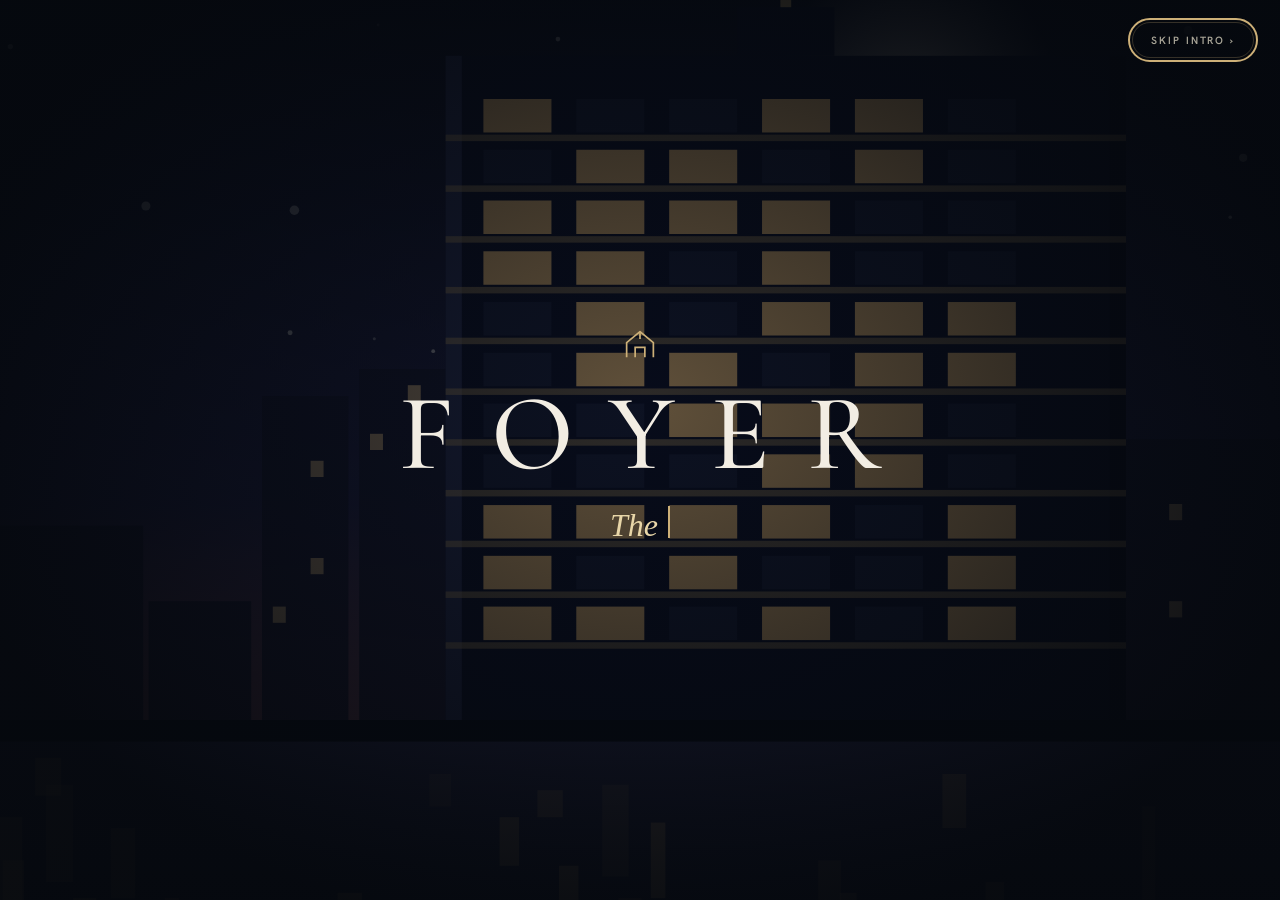
==== commit ac3b9a4e: "Finishing pass: WCAG contrast fixes, inbox semantics, intro skip race, favicon, 404, README, author " ====
--- a/index.html
+++ b/index.html
@@ -6,6 +6,11 @@
 <title>Foyer</title>
 <meta name="description" content="A show site for an AI workspace built for luxury real estate agents: AI email that finds leads and updates client files, AI advertising, rentals, maintenance and bookings. Sample data, scripted demos.">
 <meta name="theme-color" content="#070b11">
+<meta property="og:type" content="website">
+<meta property="og:title" content="Foyer: an AI workspace for luxury real estate agents">
+<meta property="og:description" content="A show site with a scripted AI demo in every tool: email, leads, client files, advertising, reports, rentals, maintenance and bookings. Sample data only.">
+<meta name="author" content="Alex McShane">
+<link rel="icon" href="data:image/svg+xml,%3Csvg xmlns=%27http://www.w3.org/2000/svg%27 viewBox=%270 0 28 28%27%3E%3Crect width=%2728%27 height=%2728%27 rx=%276%27 fill=%27%23070b11%27/%3E%3Cpath d=%27M5 22V12L14 5l9 7v10%27 fill=%27none%27 stroke=%27%23cdb078%27 stroke-width=%271.8%27 stroke-linejoin=%27round%27/%3E%3Cpath d=%27M11 22v-6h6v6%27 fill=%27none%27 stroke=%27%23cdb078%27 stroke-width=%271.8%27/%3E%3C/svg%3E">
 <link rel="preconnect" href="https://fonts.googleapis.com">
 <link rel="preconnect" href="https://fonts.gstatic.com" crossorigin>
 <link href="https://fonts.googleapis.com/css2?family=Cormorant+Garamond:ital,wght@0,400;0,500;0,600;1,500&family=Hanken+Grotesk:wght@400;500;600;700&display=swap" rel="stylesheet">
@@ -40,9 +45,9 @@
   <div class="db">
     <p>Foyer is a design concept for an AI workspace for luxury real estate agents. It is a show site: every animation is scripted on invented sample data. Nothing is read, searched, saved or sent, and no real client, property or portal data appears.</p>
     <p>Try the email demo first: an enquiry arrives, the assistant finds the earlier conversation, updates the client file and drafts a reply for the agent to approve.</p>
-    <p>Built as a portfolio piece by Ronan1111341. <a href="https://github.com/Ronan1111341/discovery-copilot">Source on GitHub</a> · <a href="discovery.html">Earlier prototype: Discovery Copilot</a> (analyses interview notes with Claude, using your own API key).</p>
+    <p>Built as a portfolio piece by Alex McShane. <a href="https://github.com/Ronan1111341/discovery-copilot">Source on GitHub</a> · <a href="discovery.html">Earlier prototype: Discovery Copilot</a> (analyses interview notes with Claude, using your own API key).</p>
     <p style="display:flex;gap:10px;flex-wrap:wrap"><button class="btn ghost sm" id="startTour" type="button">Take the tour</button><button class="btn ghost sm" id="replayIntro" type="button">Replay the intro</button></p>
-    <p style="font-size:13px">© 2026 Ronan1111341. All rights reserved.</p>
+    <p style="font-size:13px">© 2026 Alex McShane. All rights reserved.</p>
   </div>
 </dialog>
 <div class="toast" id="toast" role="status"></div>
--- a/css/style.css
+++ b/css/style.css
@@ -2,7 +2,7 @@
 :root{
   --bg:#070b11; --bg-2:#0b111a; --surface:#0f1621; --surface-2:#151e2d;
   --line:rgba(205,176,120,.20); --line-2:rgba(255,255,255,.08);
-  --ink:#f2ede3; --ink-2:#a9a597; --ink-3:#6f6c62;
+  --ink:#f2ede3; --ink-2:#a9a597; --ink-3:#8d8a7e;
   --brass:#cdb078; --brass-2:#e8d6a8; --brass-ink:#1a1305; --brass-soft:rgba(205,176,120,.10); --brass-glow:rgba(205,176,120,.35);
   --good:#86c9ab; --good-soft:rgba(134,201,171,.12); --warn:#e2ac72; --warn-soft:rgba(226,172,114,.12); --hot:#e48f80; --hot-soft:rgba(228,143,128,.13);
   --display:"Cormorant Garamond","Cormorant",Georgia,"Times New Roman",serif;
@@ -15,9 +15,9 @@
 :root[data-theme="light"]{
   --bg:#f3eee4; --bg-2:#ece5d8; --surface:#fffdf8; --surface-2:#f7f1e6;
   --line:rgba(120,92,40,.28); --line-2:rgba(0,0,0,.08);
-  --ink:#17130c; --ink-2:#5c5648; --ink-3:#8b8473;
-  --brass:#8d6b2c; --brass-2:#6b4f1c; --brass-ink:#fffaf0; --brass-soft:rgba(141,107,44,.10); --brass-glow:rgba(141,107,44,.30);
-  --good:#1f7a5a; --good-soft:rgba(31,122,90,.10); --warn:#a8631b; --warn-soft:rgba(168,99,27,.10); --hot:#b53a2c; --hot-soft:rgba(181,58,44,.09);
+  --ink:#17130c; --ink-2:#5c5648; --ink-3:#6b6454;
+  --brass:#7c5c22; --brass-2:#6b4f1c; --brass-ink:#fffaf0; --brass-soft:rgba(124,92,34,.10); --brass-glow:rgba(124,92,34,.30);
+  --good:#1f7a5a; --good-soft:rgba(31,122,90,.10); --warn:#944f0c; --warn-soft:rgba(148,79,12,.10); --hot:#b53a2c; --hot-soft:rgba(181,58,44,.09);
   --shadow:0 24px 48px -26px rgba(60,40,10,.35); --glass:rgba(255,253,248,.78);
   color-scheme:light;
 }
@@ -92,8 +92,8 @@
 .list header h2{font-size:34px}.list header p{color:var(--ink-2);font-size:13px;margin-top:4px}
 .row{display:grid;grid-template-columns:40px minmax(0,1fr);gap:14px;padding:16px 22px;border:0;border-bottom:1px solid var(--line-2);width:100%;text-align:left;background:none;position:relative;transition:background .2s}
 .row:hover{background:var(--brass-soft)}
-.row[aria-selected="true"]{background:linear-gradient(90deg,var(--brass-soft),transparent)}
-.row[aria-selected="true"]::before{content:"";position:absolute;left:0;top:0;bottom:0;width:2px;background:var(--brass);box-shadow:0 0 14px var(--brass-glow)}
+.row[aria-current="true"]{background:linear-gradient(90deg,var(--brass-soft),transparent)}
+.row[aria-current="true"]::before{content:"";position:absolute;left:0;top:0;bottom:0;width:2px;background:var(--brass);box-shadow:0 0 14px var(--brass-glow)}
 .row .t{display:flex;justify-content:space-between;gap:8px}.row .t b{font-weight:600;font-size:14px}.row .t span{color:var(--ink-3);font-size:12px;white-space:nowrap}
 .row .s,.row .p{display:block;white-space:nowrap;overflow:hidden;text-overflow:ellipsis}
 .row .s{font-size:13.5px;margin-top:2px}.row .p{color:var(--ink-2);font-size:13px}
